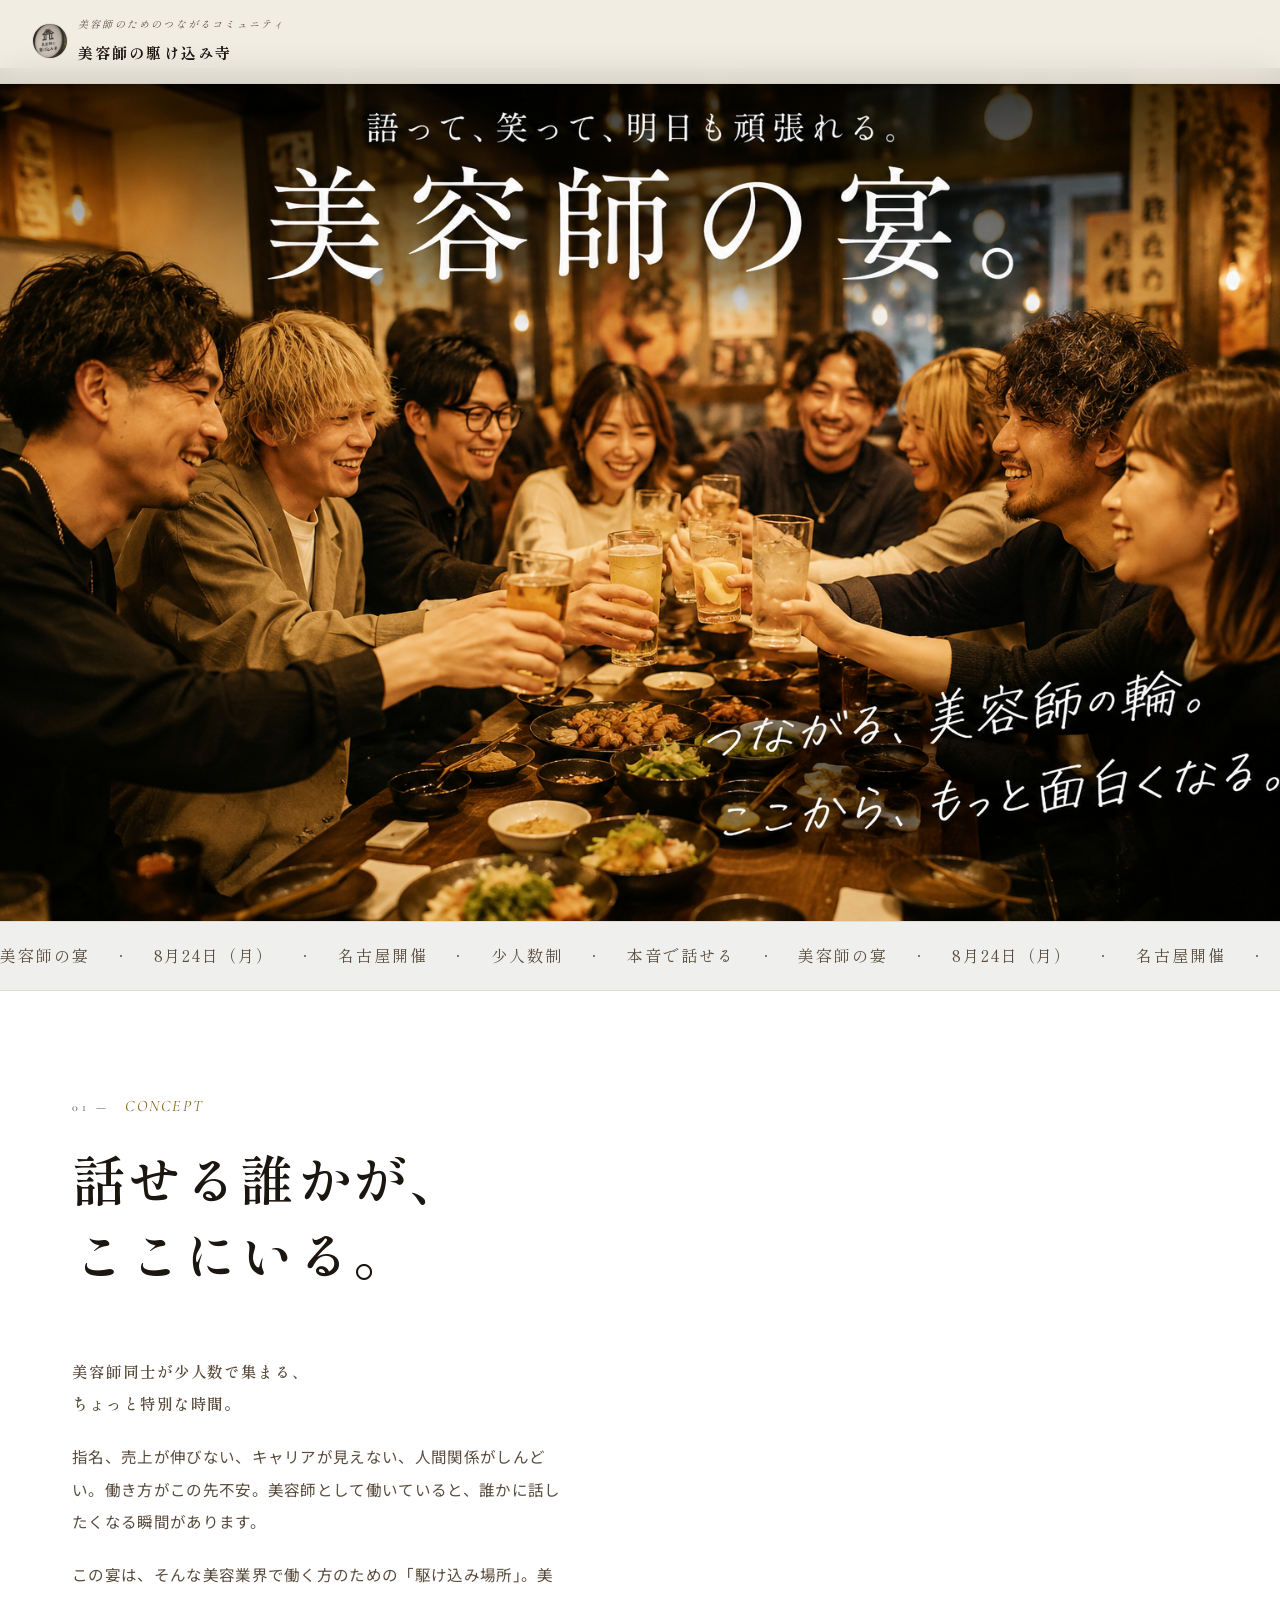
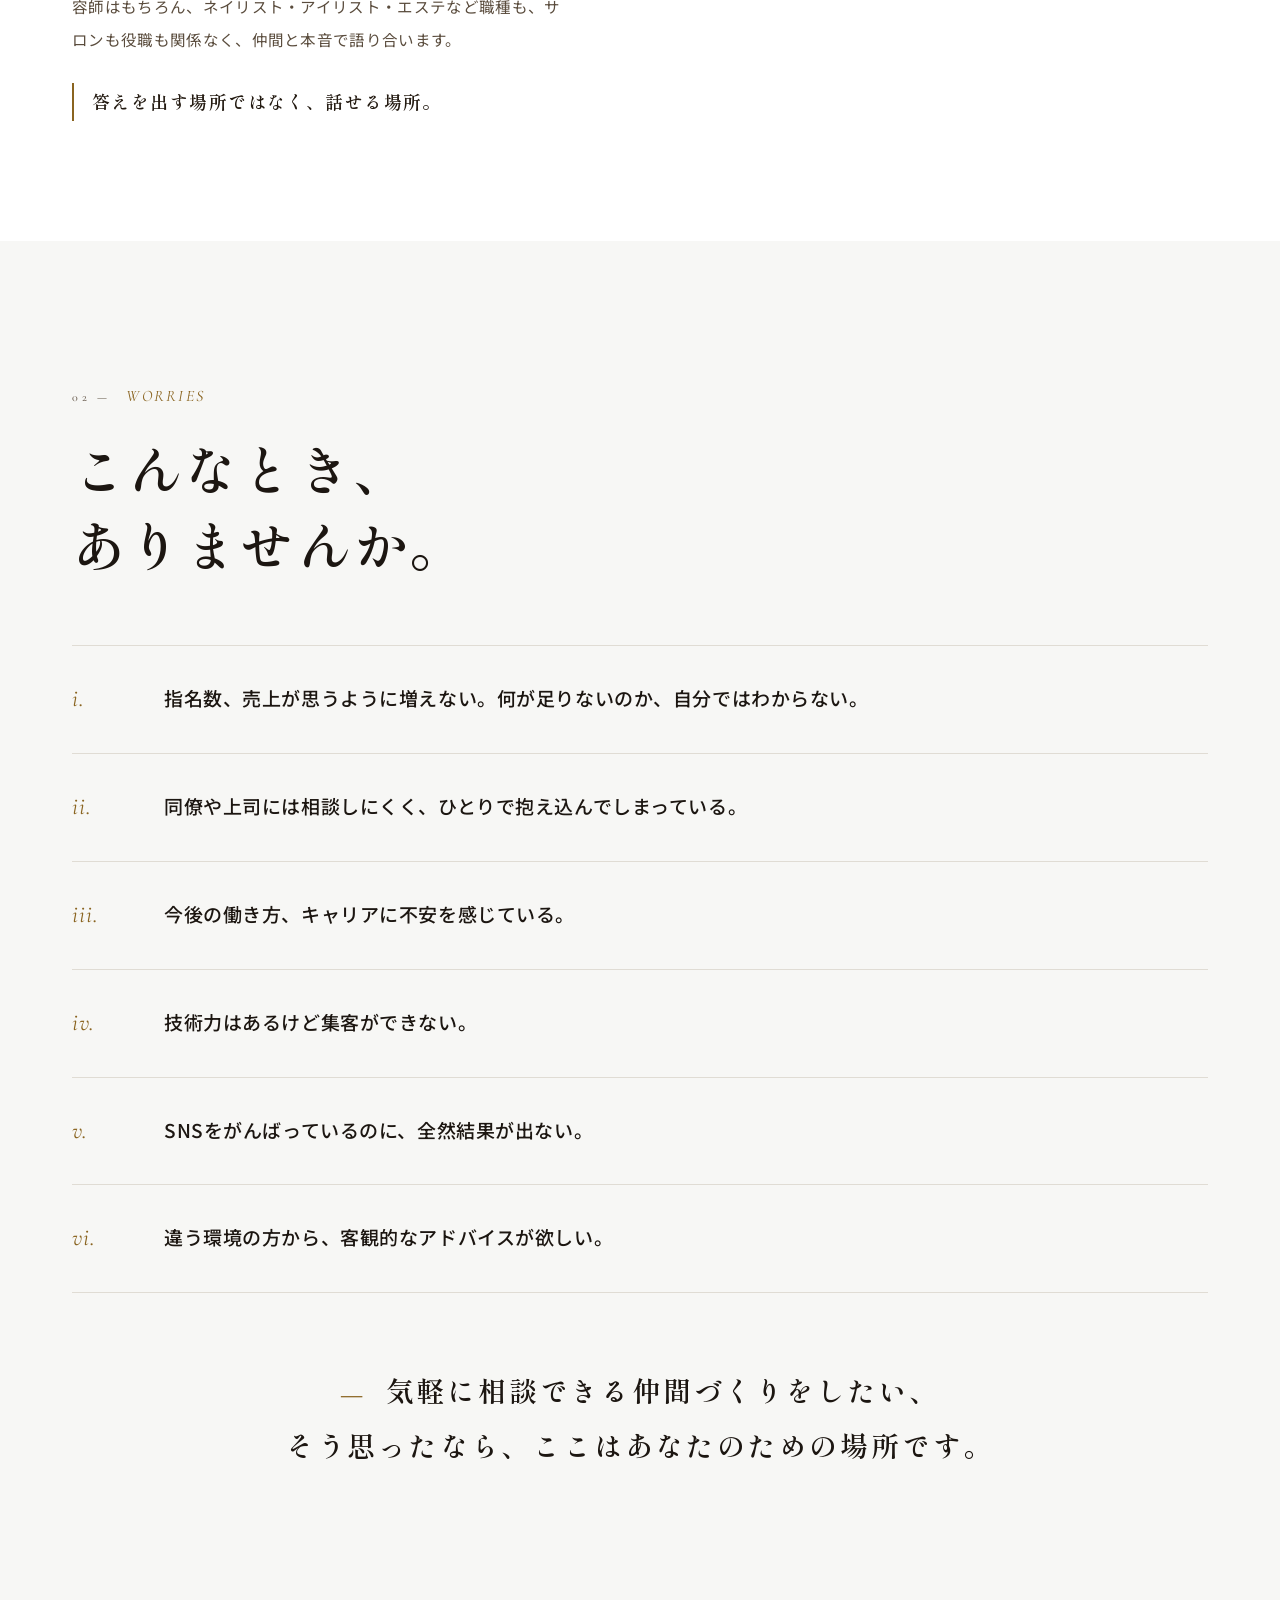
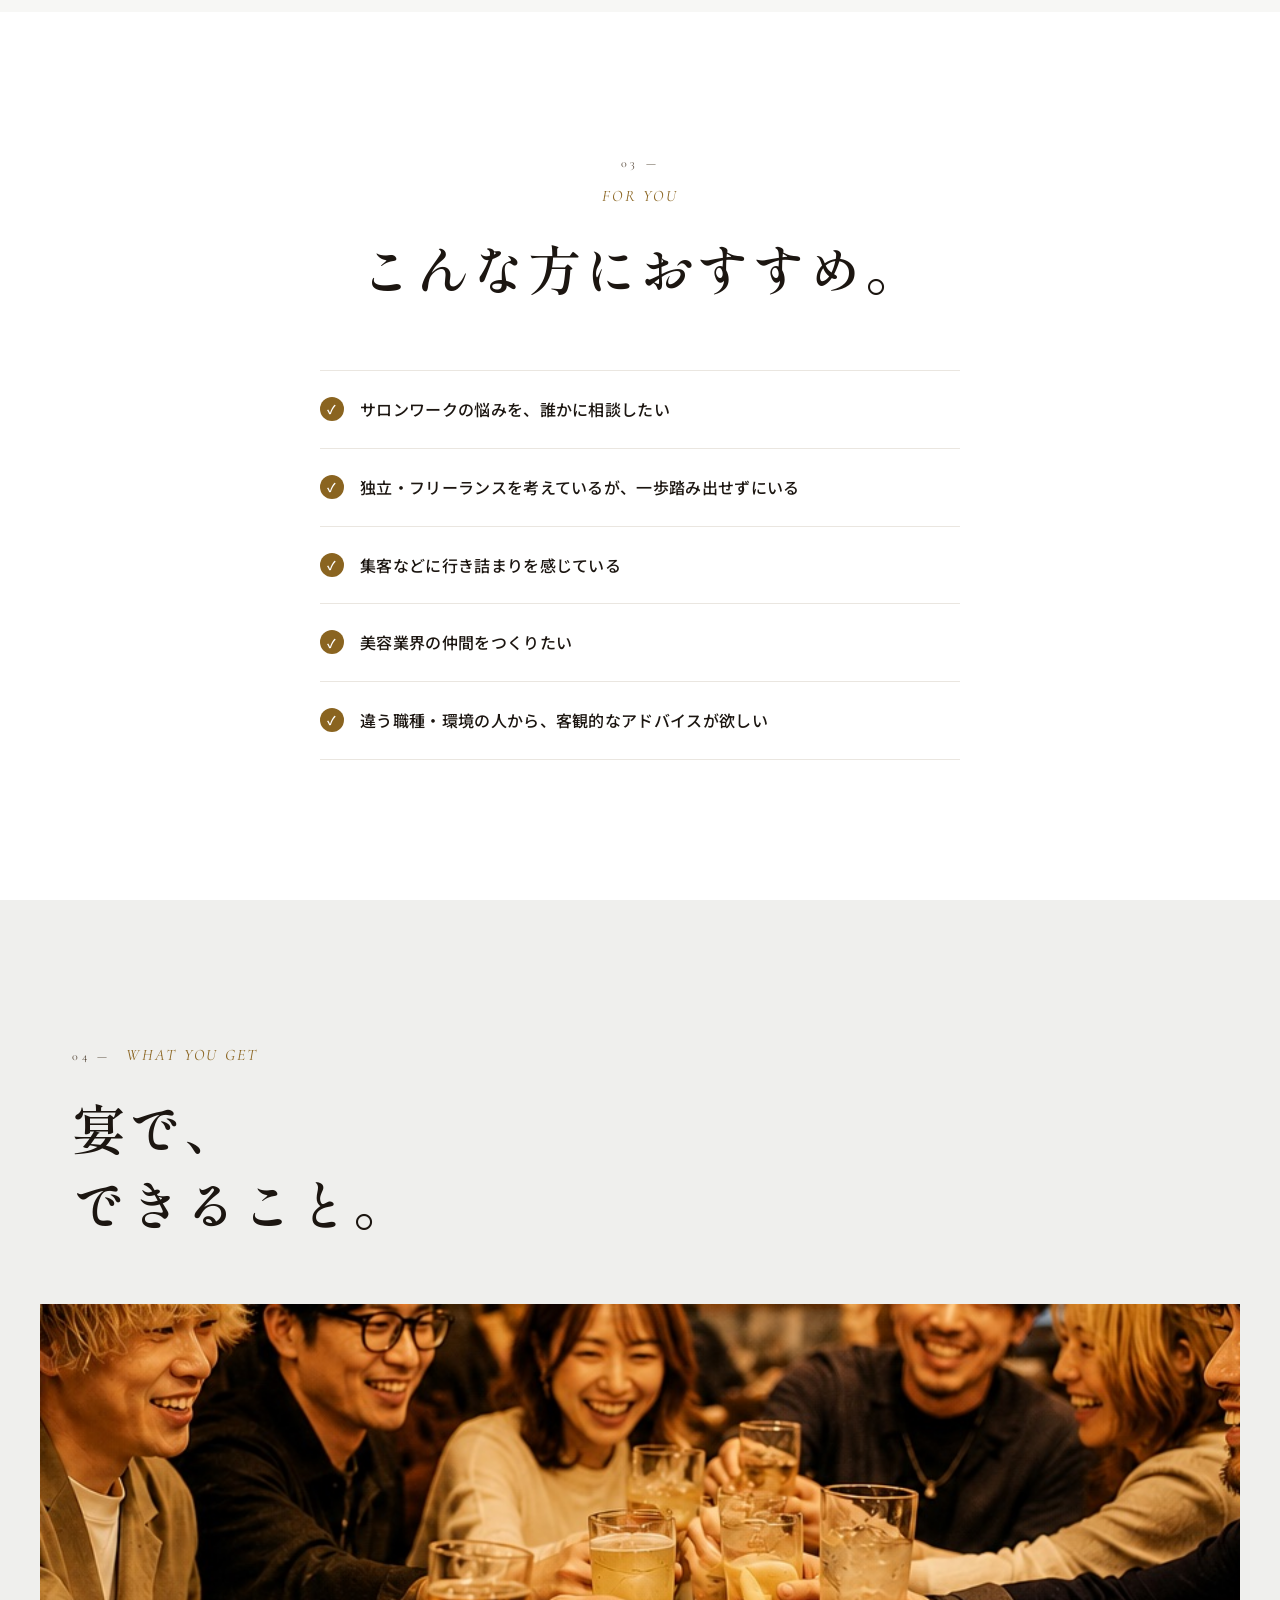
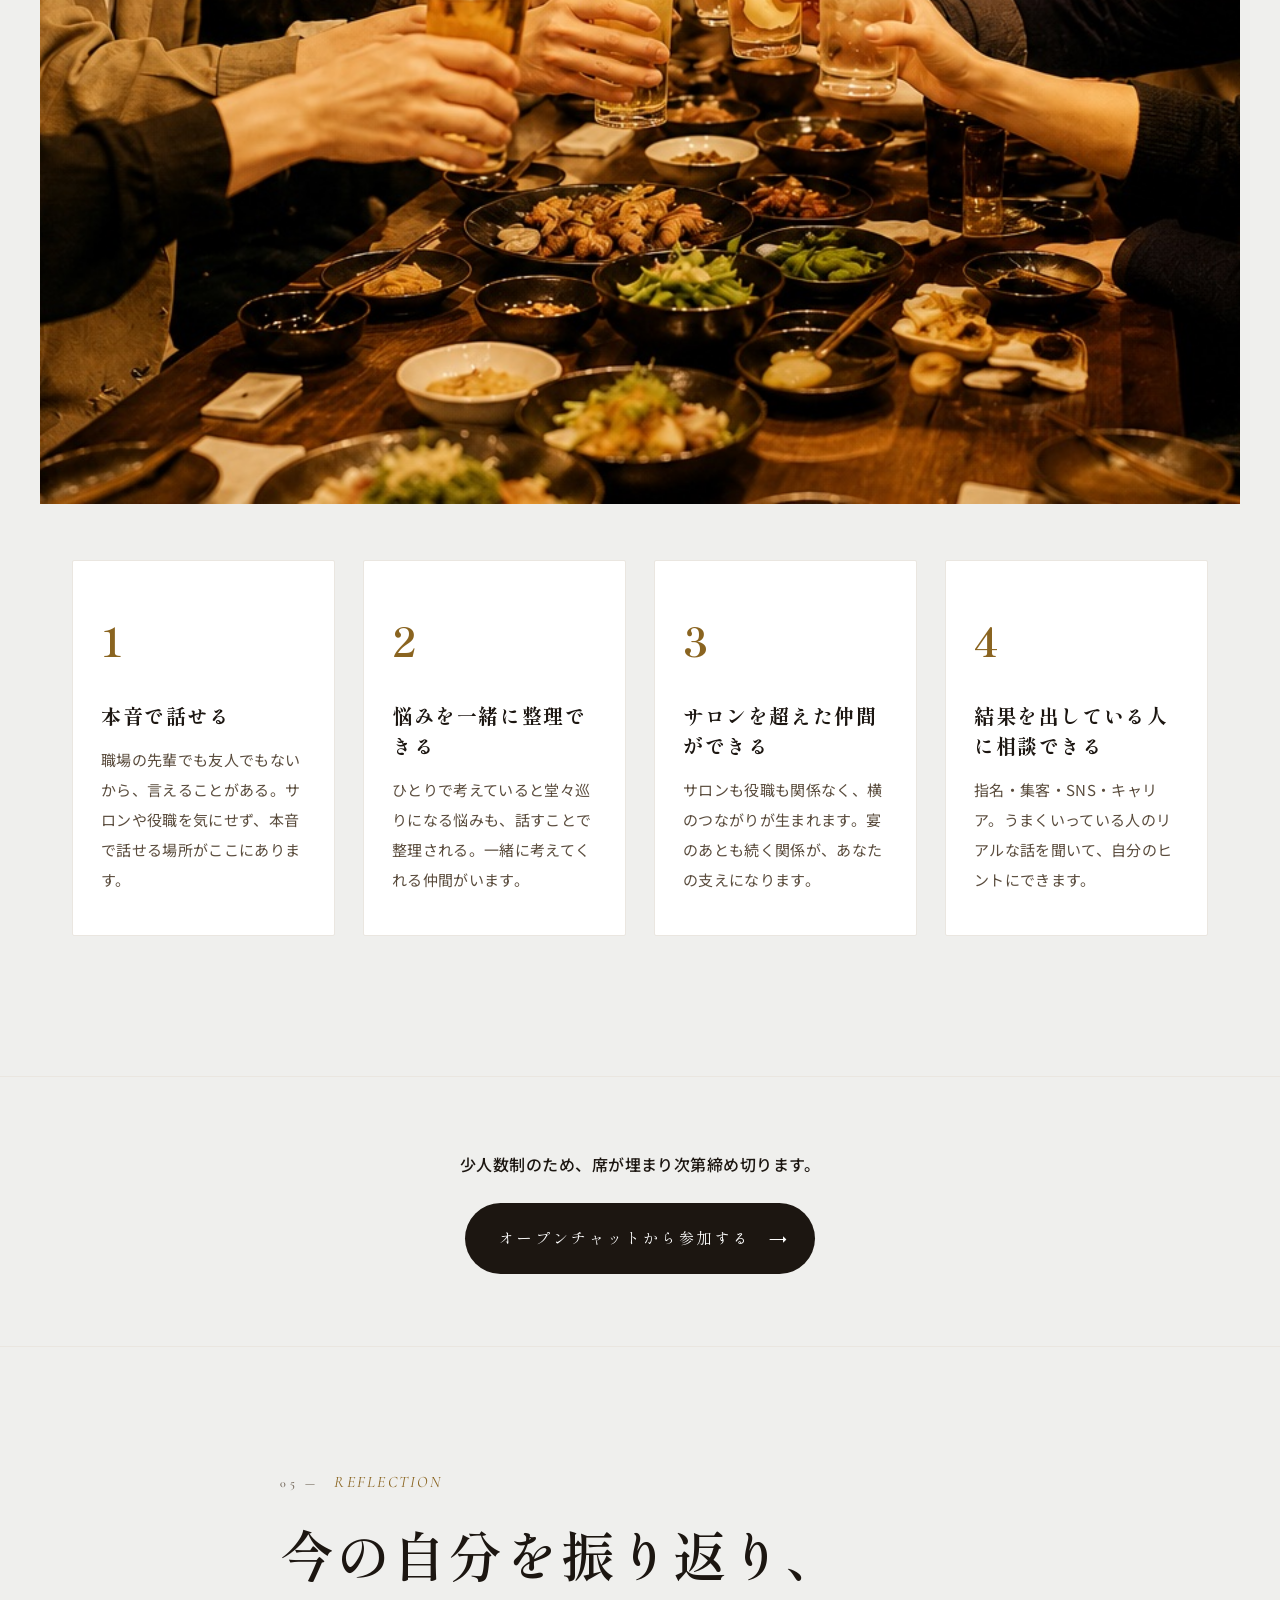
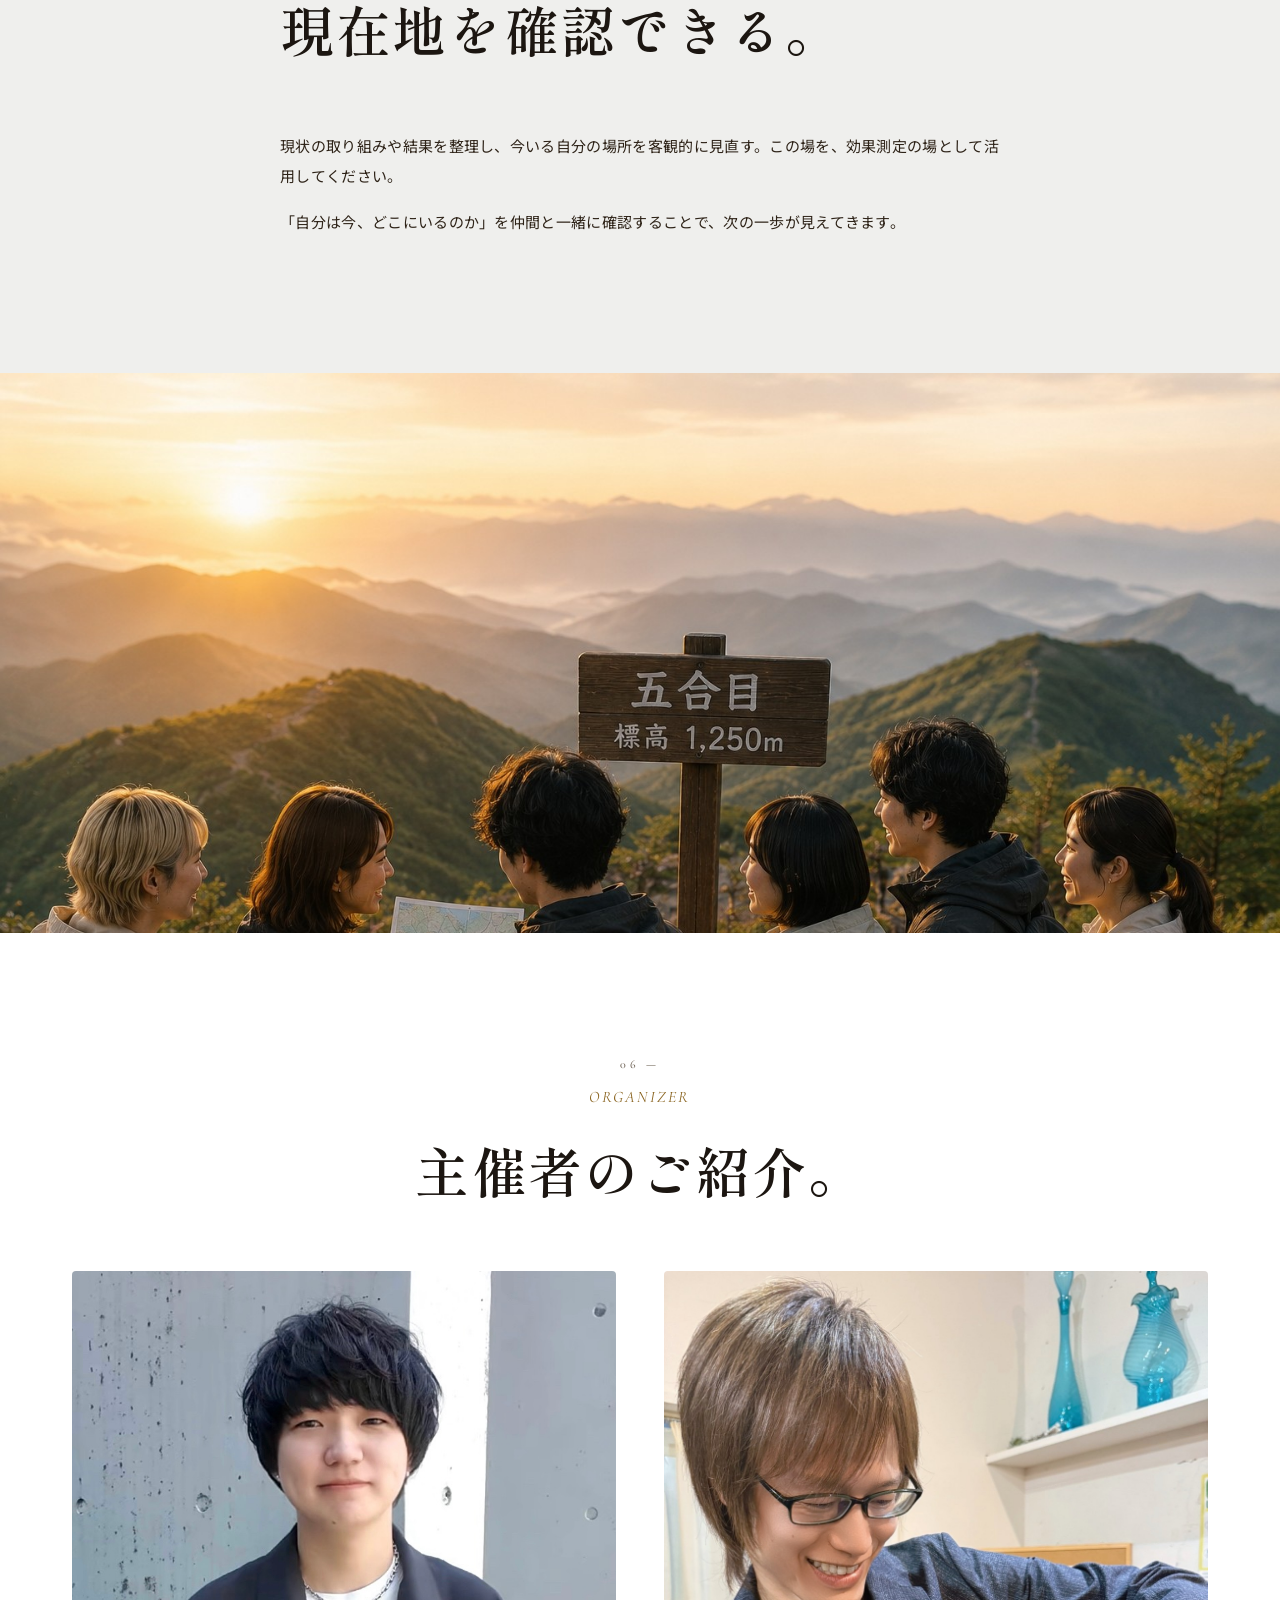
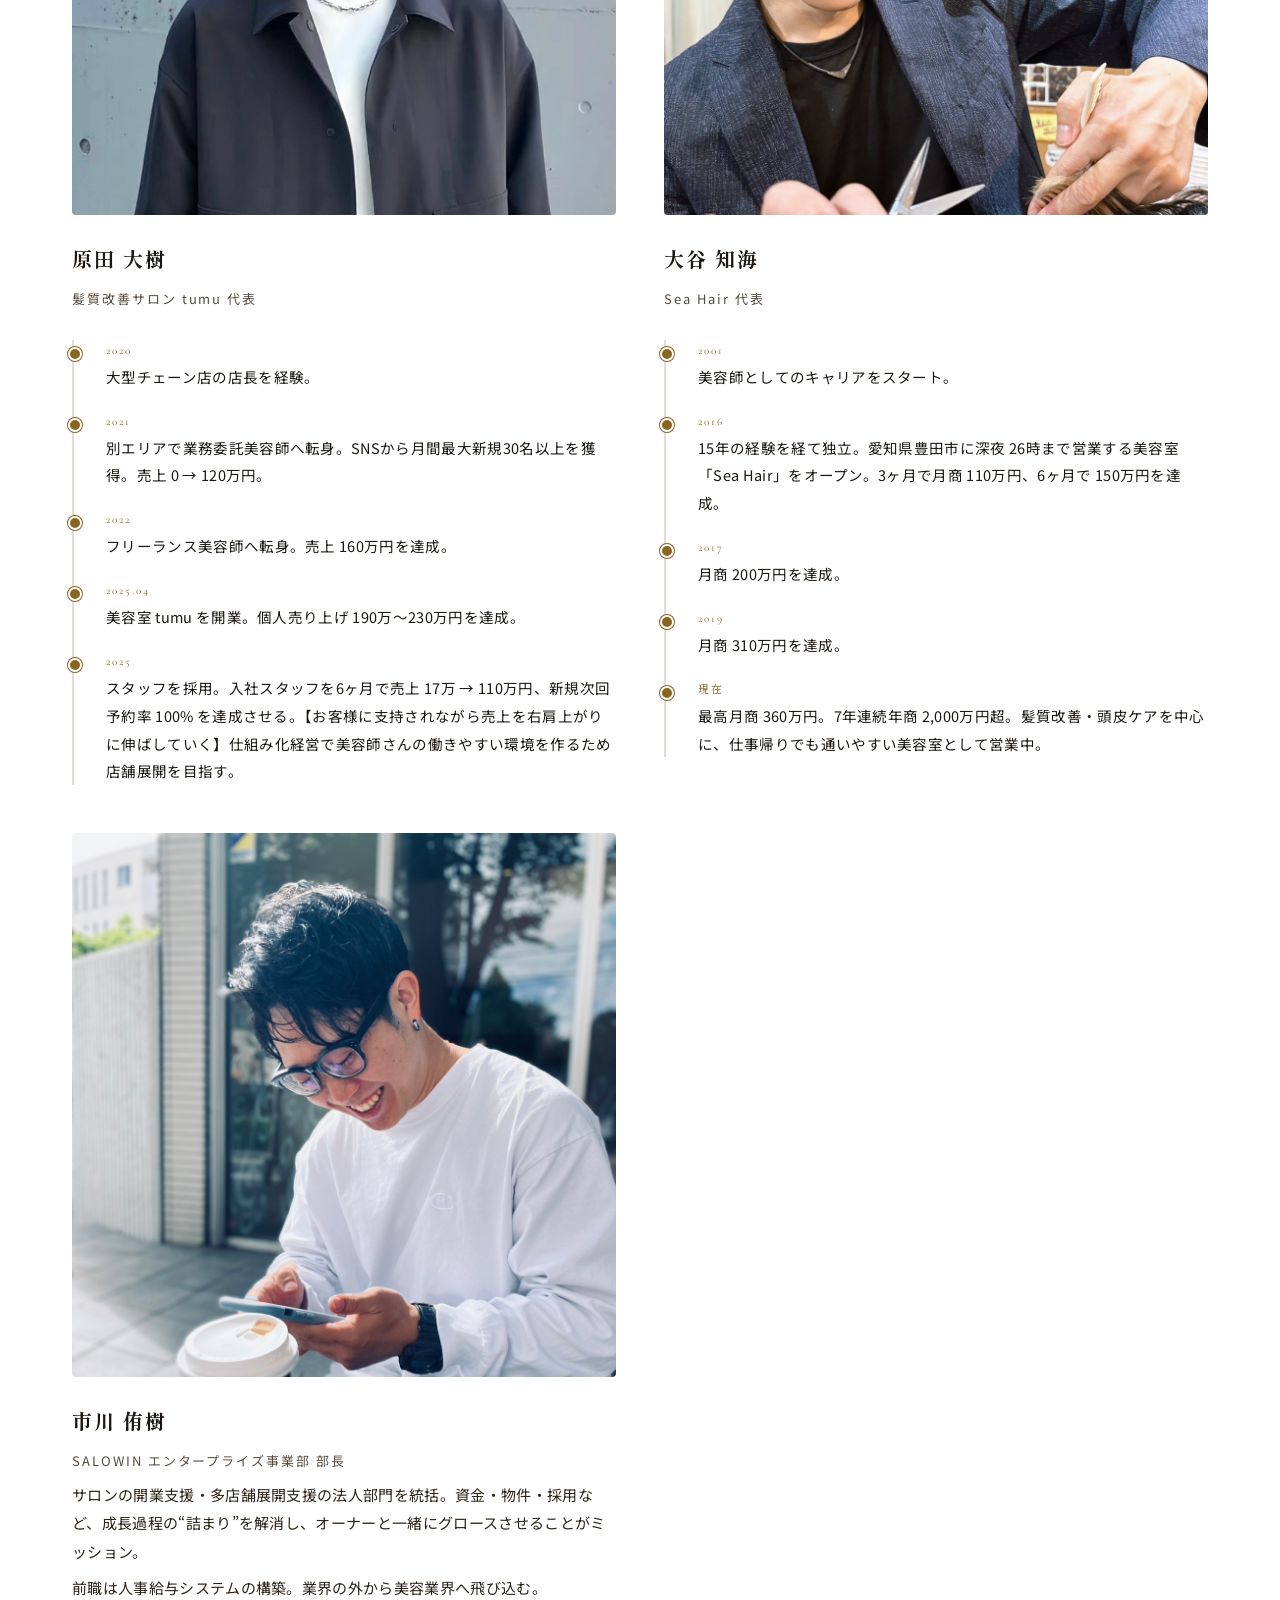
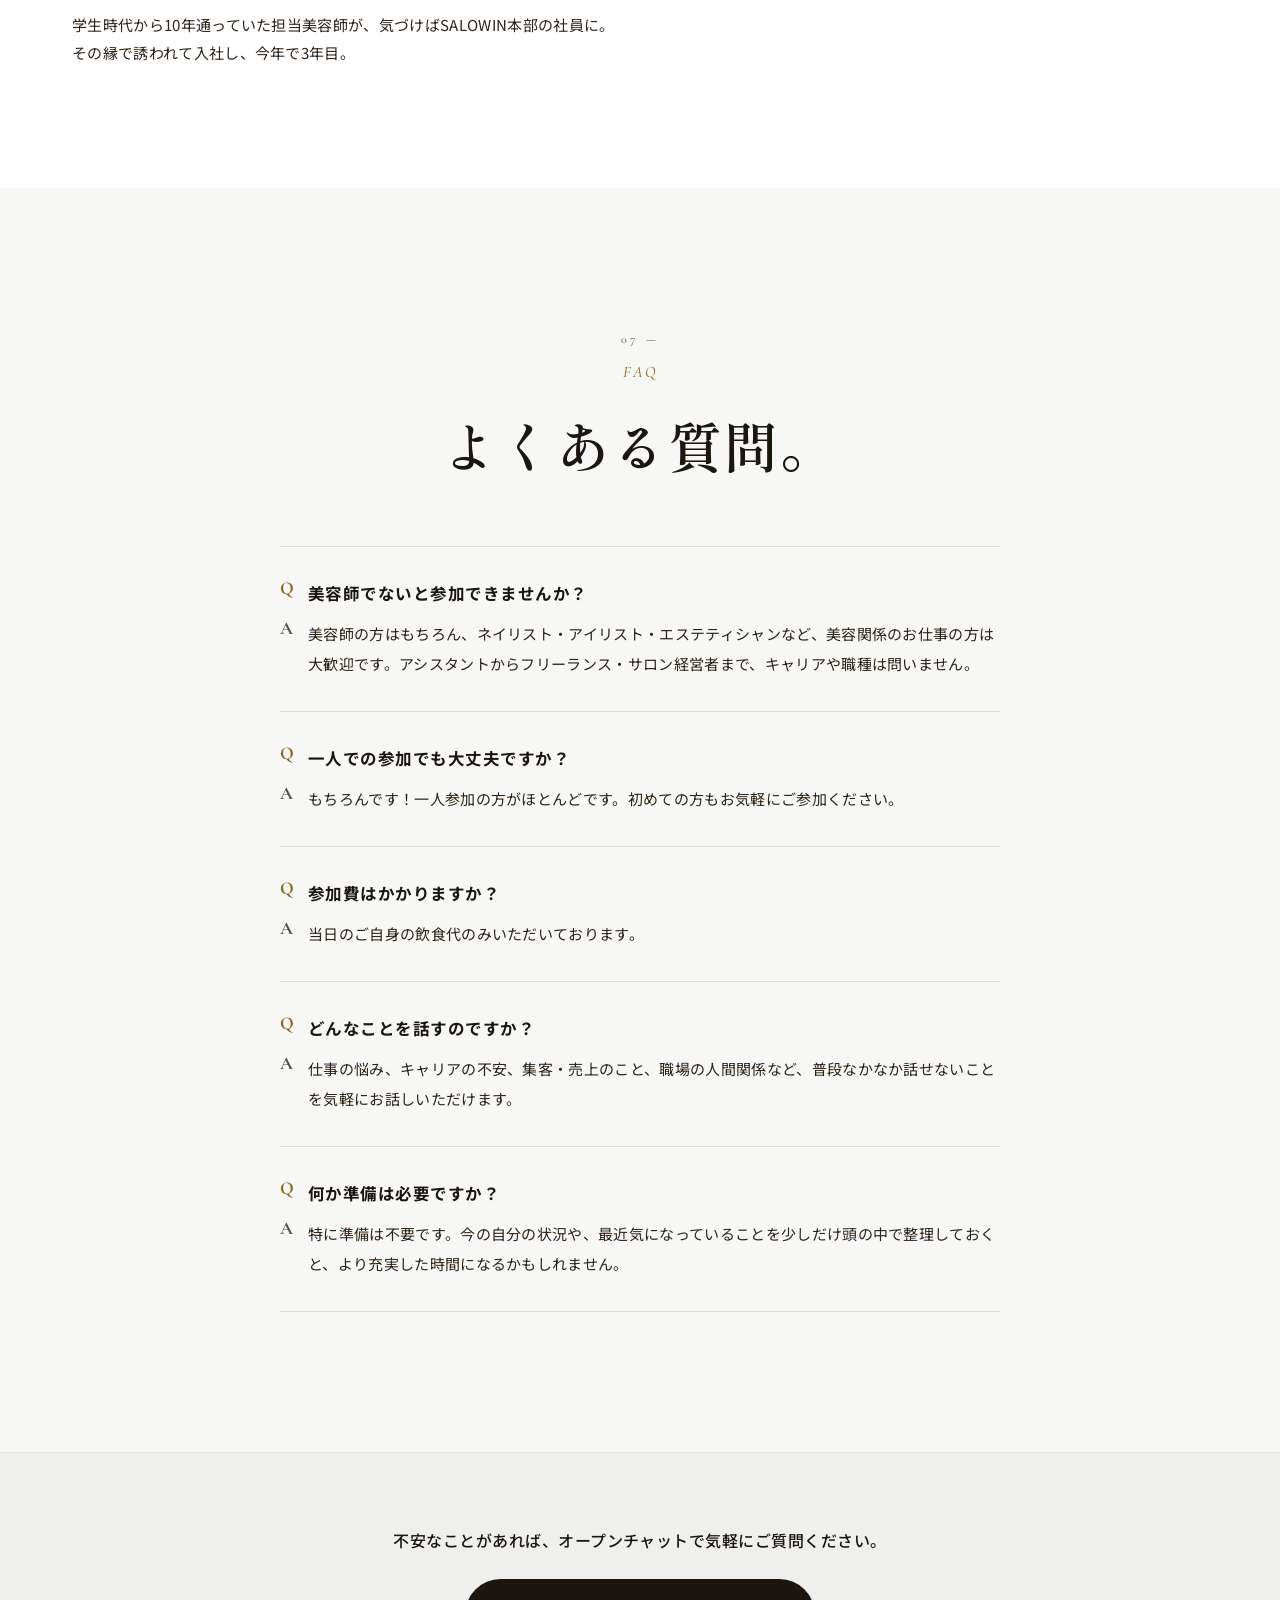
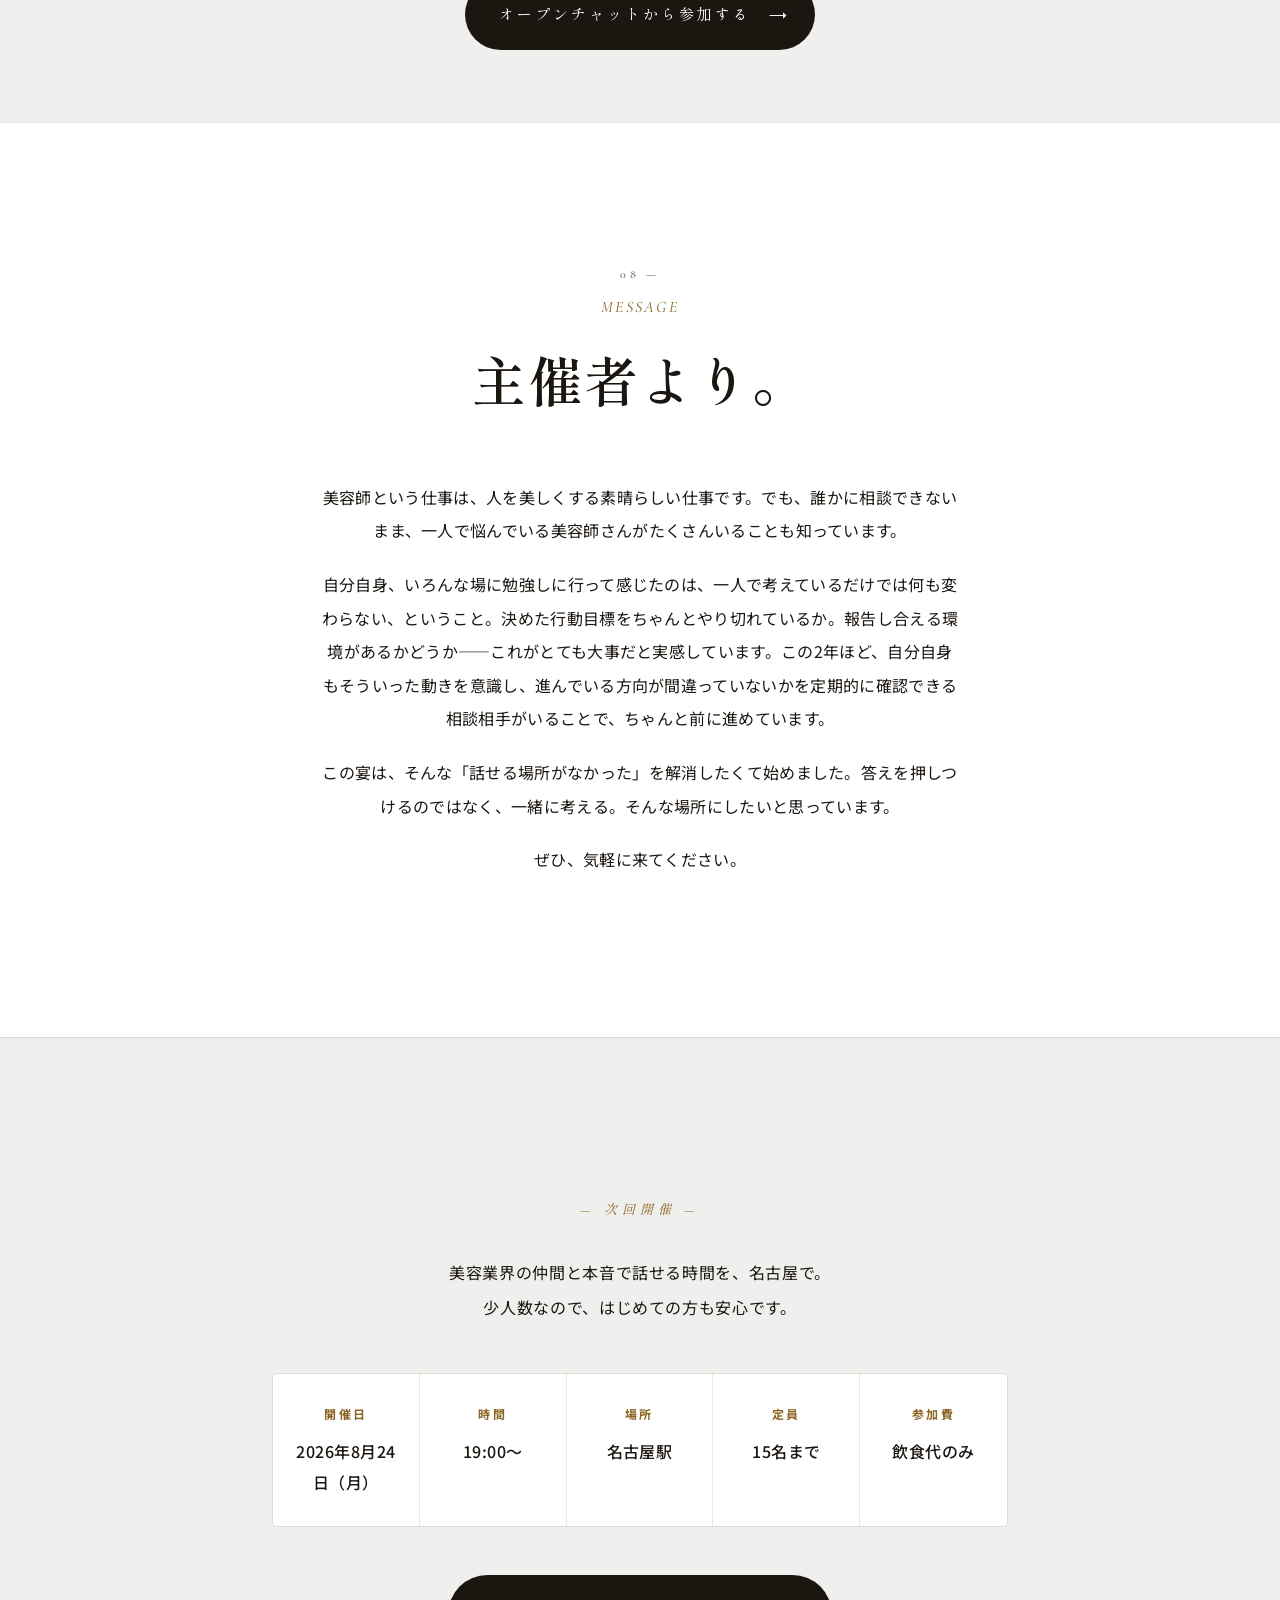
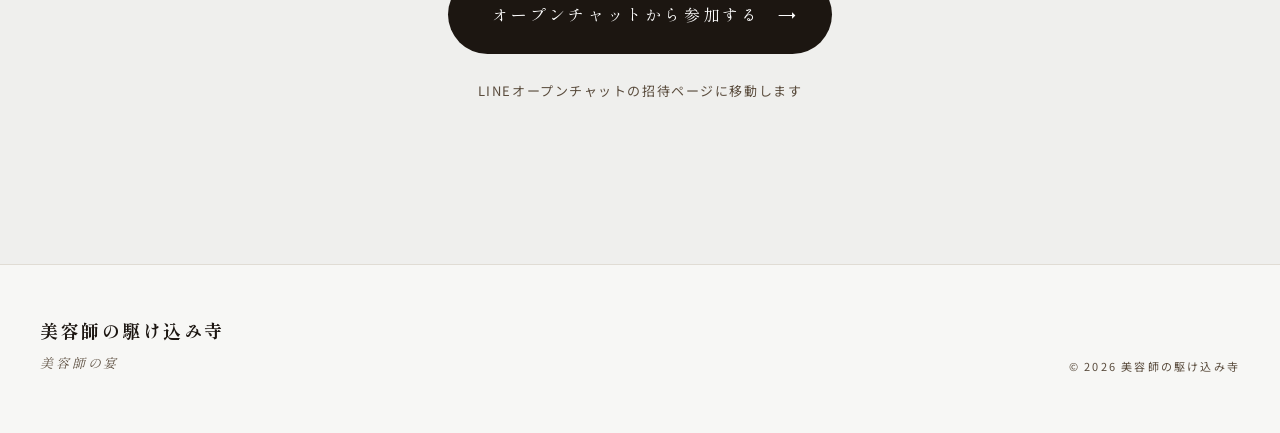
==== index.html @ 0665a620 "美容師の宴LP 初回公開 Co-Authored-By: Claude Fable 5 <noreply@anthropic.com>" ====
<!doctype html>
<html lang="ja">
<head>
  <meta charset="utf-8">
  <meta name="viewport" content="width=device-width,initial-scale=1">
  <meta name="format-detection" content="telephone=no">
  <title>美容師の宴 | 美容師の駆け込み寺</title>
  <meta name="description" content="美容師のための少人数の宴。8月24日（月）名古屋開催。本音で話せる、居場所。美容師の駆け込み寺。">
  <meta property="og:title" content="美容師の宴 | 美容師の駆け込み寺">
  <meta property="og:description" content="美容師のための少人数の宴。8月24日（月）名古屋開催。本音で話せる、居場所。">
  <meta property="og:type" content="website">
  <link rel="preconnect" href="https://fonts.googleapis.com">
  <link rel="preconnect" href="https://fonts.gstatic.com" crossorigin>
  <link href="https://fonts.googleapis.com/css2?family=Noto+Sans+JP:wght@300;400;500;700&family=Shippori+Mincho:wght@400;500;600;700;800&family=Cormorant+Garamond:ital,wght@0,300;0,400;0,500;1,300;1,400;1,500&display=swap" rel="stylesheet">
  <link rel="stylesheet" href="css/style.css">
</head>
<body>

<header class="nav">
  <a href="index.html" class="nav__logo">
    <img src="img/04.jpg" alt="美容師の駆け込み寺" class="nav__logo-img">
    <span class="nav__name"><em class="nav__presents">美容師のためのつながるコミュニティ</em>美容師の駆け込み寺</span>
  </a>
</header>

<main>

  <!-- Hero -->
  <section class="hero">
    <div class="hero__banner">
      <img src="img/hero.png" alt="美容師の宴 — 語って、笑って、明日も頑張れる。" loading="eager">
    </div>
  </section>

  <!-- Marquee -->
  <div class="marquee" aria-hidden="true">
    <div class="marquee__track">
      <span>美容師の宴</span><span>·</span>
      <span>8月24日（月）</span><span>·</span>
      <span>名古屋開催</span><span>·</span>
      <span>少人数制</span><span>·</span>
      <span>本音で話せる</span><span>·</span>
      <span>美容師の宴</span><span>·</span>
      <span>8月24日（月）</span><span>·</span>
      <span>名古屋開催</span><span>·</span>
      <span>少人数制</span><span>·</span>
      <span>本音で話せる</span><span>·</span>
    </div>
  </div>

  <!-- Concept -->
  <section class="concept">
    <div class="concept__grid">
      <div class="concept__text">
        <header class="sec-head">
          <span class="sec-head__num">01 —</span>
          <span class="sec-head__en"><em>Concept</em></span>
          <h2 class="sec-head__ja">話せる誰かが、<br>ここにいる。</h2>
        </header>
        <p class="concept__lead">
          美容師同士が少人数で集まる、<br>
          ちょっと特別な時間。
        </p>
        <p>指名、売上が伸びない、キャリアが見えない、人間関係がしんどい。働き方がこの先不安。美容師として働いていると、誰かに話したくなる瞬間があります。</p>
        <p>この宴は、そんな美容業界で働く方のための「駆け込み場所」。美容師はもちろん、ネイリスト・アイリスト・エステなど職種も、サロンも役職も関係なく、仲間と本音で語り合います。</p>
        <p class="concept__quote">答えを出す場所ではなく、話せる場所。</p>
      </div>
    </div>
  </section>

  <!-- Pain -->
  <section class="pain">
    <div class="container">
      <header class="sec-head">
        <span class="sec-head__num">02 —</span>
        <span class="sec-head__en"><em>Worries</em></span>
        <h2 class="sec-head__ja">こんなとき、<br>ありませんか。</h2>
      </header>
      <ol class="pain__list">
        <li>
          <span class="pain__no">i.</span>
          <p>指名数、売上が思うように増えない。何が足りないのか、自分ではわからない。</p>
        </li>
        <li>
          <span class="pain__no">ii.</span>
          <p>同僚や上司には相談しにくく、ひとりで抱え込んでしまっている。</p>
        </li>
        <li>
          <span class="pain__no">iii.</span>
          <p>今後の働き方、キャリアに不安を感じている。</p>
        </li>
        <li>
          <span class="pain__no">iv.</span>
          <p>技術力はあるけど集客ができない。</p>
        </li>
        <li>
          <span class="pain__no">v.</span>
          <p>SNSをがんばっているのに、全然結果が出ない。</p>
        </li>
        <li>
          <span class="pain__no">vi.</span>
          <p>違う環境の方から、客観的なアドバイスが欲しい。</p>
        </li>
      </ol>
      <p class="pain__pull">
        <em>—</em> 気軽に相談できる仲間づくりをしたい、<br>
        そう思ったなら、ここはあなたのための場所です。
      </p>
    </div>
  </section>

  <!-- For You -->
  <section class="foryou">
    <div class="container">
      <header class="sec-head sec-head--center">
        <span class="sec-head__num">03 —</span>
        <span class="sec-head__en"><em>For You</em></span>
        <h2 class="sec-head__ja">こんな方におすすめ。</h2>
      </header>
      <ul class="foryou__list">
        <li class="foryou__item">
          <span class="foryou__icon">✓</span>
          <p>サロンワークの悩みを、誰かに相談したい</p>
        </li>
        <li class="foryou__item">
          <span class="foryou__icon">✓</span>
          <p>独立・フリーランスを考えているが、一歩踏み出せずにいる</p>
        </li>
        <li class="foryou__item">
          <span class="foryou__icon">✓</span>
          <p>集客などに行き詰まりを感じている</p>
        </li>
        <li class="foryou__item">
          <span class="foryou__icon">✓</span>
          <p>美容業界の仲間をつくりたい</p>
        </li>
        <li class="foryou__item">
          <span class="foryou__icon">✓</span>
          <p>違う職種・環境の人から、客観的なアドバイスが欲しい</p>
        </li>
      </ul>
    </div>
  </section>

  <!-- Benefits -->
  <section class="benefits">
    <div class="container">
      <header class="sec-head">
        <span class="sec-head__num">04 —</span>
        <span class="sec-head__en"><em>What you get</em></span>
        <h2 class="sec-head__ja">宴で、<br>できること。</h2>
      </header>
      <figure class="benefits__photo">
        <img src="img/utage-group.jpg" alt="宴の様子" loading="lazy">
      </figure>
      <div class="benefits__grid">
        <article class="benefits__item">
          <span class="benefits__icon">1</span>
          <h3>本音で話せる</h3>
          <p>職場の先輩でも友人でもないから、言えることがある。サロンや役職を気にせず、本音で話せる場所がここにあります。</p>
        </article>
        <article class="benefits__item">
          <span class="benefits__icon">2</span>
          <h3>悩みを一緒に整理できる</h3>
          <p>ひとりで考えていると堂々巡りになる悩みも、話すことで整理される。一緒に考えてくれる仲間がいます。</p>
        </article>
        <article class="benefits__item">
          <span class="benefits__icon">3</span>
          <h3>サロンを超えた仲間ができる</h3>
          <p>サロンも役職も関係なく、横のつながりが生まれます。宴のあとも続く関係が、あなたの支えになります。</p>
        </article>
        <article class="benefits__item">
          <span class="benefits__icon">4</span>
          <h3>結果を出している人に相談できる</h3>
          <p>指名・集客・SNS・キャリア。うまくいっている人のリアルな話を聞いて、自分のヒントにできます。</p>
        </article>
      </div>
    </div>
  </section>

  <!-- CTA -->
  <div class="cta-strip">
    <p class="cta-strip__text">少人数制のため、席が埋まり次第締め切ります。</p>
    <a href="https://line.me/ti/g2/-C1zVDEIVcgWFdCdIaiome1jVZ52mJQn8kMwEA?utm_source=invitation&utm_medium=link_copy&utm_campaign=default" target="_blank" rel="noopener" class="btn">
      <span>オープンチャットから参加する</span>
      <span class="btn__arrow">→</span>
    </a>
  </div>

  <!-- Reflection -->
  <section class="reflection">
    <div class="container">
      <div class="reflection__inner">
        <div class="reflection__text">
          <header class="sec-head">
            <span class="sec-head__num">05 —</span>
            <span class="sec-head__en"><em>Reflection</em></span>
            <h2 class="sec-head__ja">今の自分を振り返り、<br>現在地を確認できる。</h2>
          </header>
          <p>現状の取り組みや結果を整理し、今いる自分の場所を客観的に見直す。この場を、効果測定の場として活用してください。</p>
          <p>「自分は今、どこにいるのか」を仲間と一緒に確認することで、次の一歩が見えてきます。</p>
        </div>
      </div>
    </div>
  </section>

  <!-- Reflection Image -->
  <div class="reflection__img">
    <img src="img/05.jpg" alt="" loading="lazy">
  </div>

  <!-- Organizer -->
  <section class="organizer">
    <div class="container">
      <header class="sec-head sec-head--center">
        <span class="sec-head__num">06 —</span>
        <span class="sec-head__en"><em>Organizer</em></span>
        <h2 class="sec-head__ja">主催者のご紹介。</h2>
      </header>
      <div class="organizer__grid">
        <div class="organizer__item">
          <div class="organizer__photo">
            <img src="img/organizer1.jpg" alt="" loading="lazy">
          </div>
          <div class="organizer__info">
            <p class="organizer__name">原田 大樹</p>
            <p class="organizer__role">髪質改善サロン tumu 代表</p>
            <ul class="organizer__timeline">
              <li>
                <span class="organizer__timeline-year">2020</span>
                <p>大型チェーン店の店長を経験。</p>
              </li>
              <li>
                <span class="organizer__timeline-year">2021</span>
                <p>別エリアで業務委託美容師へ転身。SNSから月間最大新規30名以上を獲得。売上 0 → 120万円。</p>
              </li>
              <li>
                <span class="organizer__timeline-year">2022</span>
                <p>フリーランス美容師へ転身。売上 160万円を達成。</p>
              </li>
              <li>
                <span class="organizer__timeline-year">2025.04</span>
                <p>美容室 tumu を開業。個人売り上げ 190万〜230万円を達成。</p>
              </li>
              <li>
                <span class="organizer__timeline-year">2025</span>
                <p>スタッフを採用。入社スタッフを6ヶ月で売上 17万 → 110万円、新規次回予約率 100% を達成させる。【お客様に支持されながら売上を右肩上がりに伸ばしていく】仕組み化経営で美容師さんの働きやすい環境を作るため店舗展開を目指す。</p>
              </li>
            </ul>
          </div>
        </div>
        <div class="organizer__item">
          <div class="organizer__photo">
            <img src="img/organizer2.jpg" alt="" loading="lazy">
          </div>
          <div class="organizer__info">
            <p class="organizer__name">大谷 知海</p>
            <p class="organizer__role">Sea Hair 代表</p>
            <ul class="organizer__timeline">
              <li>
                <span class="organizer__timeline-year">2001</span>
                <p>美容師としてのキャリアをスタート。</p>
              </li>
              <li>
                <span class="organizer__timeline-year">2016</span>
                <p>15年の経験を経て独立。愛知県豊田市に深夜 26時まで営業する美容室「Sea Hair」をオープン。3ヶ月で月商 110万円、6ヶ月で 150万円を達成。</p>
              </li>
              <li>
                <span class="organizer__timeline-year">2017</span>
                <p>月商 200万円を達成。</p>
              </li>
              <li>
                <span class="organizer__timeline-year">2019</span>
                <p>月商 310万円を達成。</p>
              </li>
              <li>
                <span class="organizer__timeline-year">現在</span>
                <p>最高月商 360万円。7年連続年商 2,000万円超。髪質改善・頭皮ケアを中心に、仕事帰りでも通いやすい美容室として営業中。</p>
              </li>
            </ul>
          </div>
        </div>
        <div class="organizer__item">
          <div class="organizer__photo">
            <img src="img/organizer3.jpg" alt="市川 侑樹" loading="lazy">
          </div>
          <div class="organizer__info">
            <p class="organizer__name">市川 侑樹</p>
            <p class="organizer__role">SALOWIN エンタープライズ事業部 部長</p>
            <p class="organizer__bio">サロンの開業支援・多店舗展開支援の法人部門を統括。資金・物件・採用など、成長過程の“詰まり”を解消し、オーナーと一緒にグロースさせることがミッション。</p>
            <p class="organizer__bio">前職は人事給与システムの構築。業界の外から美容業界へ飛び込む。</p>
            <p class="organizer__bio">学生時代から10年通っていた担当美容師が、気づけばSALOWIN本部の社員に。その縁で誘われて入社し、今年で3年目。</p>
          </div>
        </div>
      </div>
    </div>
  </section>

  <!-- FAQ -->
  <section class="faq">
    <div class="container">
      <header class="sec-head sec-head--center">
        <span class="sec-head__num">07 —</span>
        <span class="sec-head__en"><em>FAQ</em></span>
        <h2 class="sec-head__ja">よくある質問。</h2>
      </header>
      <dl class="faq__list">
        <div class="faq__item">
          <dt class="faq__q">美容師でないと参加できませんか？</dt>
          <dd class="faq__a">美容師の方はもちろん、ネイリスト・アイリスト・エステティシャンなど、美容関係のお仕事の方は大歓迎です。アシスタントからフリーランス・サロン経営者まで、キャリアや職種は問いません。</dd>
        </div>
        <div class="faq__item">
          <dt class="faq__q">一人での参加でも大丈夫ですか？</dt>
          <dd class="faq__a">もちろんです！一人参加の方がほとんどです。初めての方もお気軽にご参加ください。</dd>
        </div>
        <div class="faq__item">
          <dt class="faq__q">参加費はかかりますか？</dt>
          <dd class="faq__a">当日のご自身の飲食代のみいただいております。</dd>
        </div>
        <div class="faq__item">
          <dt class="faq__q">どんなことを話すのですか？</dt>
          <dd class="faq__a">仕事の悩み、キャリアの不安、集客・売上のこと、職場の人間関係など、普段なかなか話せないことを気軽にお話しいただけます。</dd>
        </div>
        <div class="faq__item">
          <dt class="faq__q">何か準備は必要ですか？</dt>
          <dd class="faq__a">特に準備は不要です。今の自分の状況や、最近気になっていることを少しだけ頭の中で整理しておくと、より充実した時間になるかもしれません。</dd>
        </div>
      </dl>
    </div>
  </section>

  <!-- CTA -->
  <div class="cta-strip">
    <p class="cta-strip__text">不安なことがあれば、オープンチャットで気軽にご質問ください。</p>
    <a href="https://line.me/ti/g2/-C1zVDEIVcgWFdCdIaiome1jVZ52mJQn8kMwEA?utm_source=invitation&utm_medium=link_copy&utm_campaign=default" target="_blank" rel="noopener" class="btn">
      <span>オープンチャットから参加する</span>
      <span class="btn__arrow">→</span>
    </a>
  </div>

  <!-- Message -->
  <section class="msg">
    <div class="container">
      <header class="sec-head sec-head--center">
        <span class="sec-head__num">08 —</span>
        <span class="sec-head__en"><em>Message</em></span>
        <h2 class="sec-head__ja">主催者より。</h2>
      </header>
      <div class="msg__inner">
        <p class="msg__text">美容師という仕事は、人を美しくする素晴らしい仕事です。でも、誰かに相談できないまま、一人で悩んでいる美容師さんがたくさんいることも知っています。</p>
        <p class="msg__text">自分自身、いろんな場に勉強しに行って感じたのは、一人で考えているだけでは何も変わらない、ということ。決めた行動目標をちゃんとやり切れているか。報告し合える環境があるかどうか——これがとても大事だと実感しています。この2年ほど、自分自身もそういった動きを意識し、進んでいる方向が間違っていないかを定期的に確認できる相談相手がいることで、ちゃんと前に進めています。</p>
        <p class="msg__text">この宴は、そんな「話せる場所がなかった」を解消したくて始めました。答えを押しつけるのではなく、一緒に考える。そんな場所にしたいと思っています。</p>
        <p class="msg__text">ぜひ、気軽に来てください。</p>
      </div>
    </div>
  </section>

  <!-- Join -->
  <section class="join" id="join">
    <div class="container join__inner">
      <p class="join__eyebrow"><em>— 次回開催 —</em></p>
      <p class="join__lead">
        美容業界の仲間と本音で話せる時間を、名古屋で。<br>
        少人数なので、はじめての方も安心です。
      </p>
      <div class="join__meta">
        <div><span>開催日</span><p>2026年8月24日（月）</p></div>
        <div><span>時間</span><p>19:00〜</p></div>
        <div><span>場所</span><p>名古屋駅</p></div>
        <div><span>定員</span><p>15名まで</p></div>
        <div><span>参加費</span><p>飲食代のみ</p></div>
      </div>
      <a href="https://line.me/ti/g2/-C1zVDEIVcgWFdCdIaiome1jVZ52mJQn8kMwEA?utm_source=invitation&utm_medium=link_copy&utm_campaign=default" target="_blank" rel="noopener" class="btn btn--lg">
        <span>オープンチャットから参加する</span>
        <span class="btn__arrow">→</span>
      </a>
      <p class="join__note">LINEオープンチャットの招待ページに移動します</p>
    </div>
  </section>

</main>

<footer class="footer">
  <div class="footer__inner">
    <div class="footer__brand">
      <p class="footer__name">美容師の駆け込み寺</p>
      <p class="footer__sub">美容師の宴</p>
    </div>
    <p class="footer__copy">© 2026 美容師の駆け込み寺</p>
  </div>
</footer>

<script>
  // ── Scroll reveal ──
  const io = new IntersectionObserver((entries) => {
    for (const e of entries) {
      if (e.isIntersecting) {
        e.target.classList.add('is-in');
        io.unobserve(e.target);
      }
    }
  }, { threshold: 0.06, rootMargin: '0px 0px -32px 0px' });

  document.querySelectorAll(
    '.sec-head, .pain__list li, .pain__pull, .benefits__item, ' +
    '.concept__text, .scene__text, .voice__item, .join__inner'
  ).forEach(el => { el.classList.add('reveal'); io.observe(el); });

  // ── Anim (fade+slide) ──
  const io2 = new IntersectionObserver((entries) => {
    for (const e of entries) {
      if (e.isIntersecting) {
        e.target.classList.add('is-visible');
        io2.unobserve(e.target);
      }
    }
  }, { threshold: 0.08, rootMargin: '0px 0px -24px 0px' });

  // concept photo
  const conceptPhoto = document.querySelector('.concept__photo');
  if (conceptPhoto) { conceptPhoto.classList.add('anim','anim--left'); io2.observe(conceptPhoto); }

  // foryou items (stagger)
  document.querySelectorAll('.foryou__item').forEach((el, i) => {
    el.classList.add('anim', `anim--d${Math.min(i+1,6)}`);
    io2.observe(el);
  });

  // benefits photo
  const bPhoto = document.querySelector('.benefits__photo');
  if (bPhoto) { bPhoto.classList.add('anim'); io2.observe(bPhoto); }

  // scene photo
  const scenePhoto = document.querySelector('.scene__photo');
  if (scenePhoto) { scenePhoto.classList.add('anim','anim--right'); io2.observe(scenePhoto); }

  // organizer
  document.querySelectorAll('.organizer').forEach((el, i) => {
    el.classList.add('anim', i === 0 ? 'anim--left' : 'anim--right');
    io2.observe(el);
  });

  // hero content fade-in on load
  const heroContent = document.querySelector('.hero__content');
  if (heroContent) {
    heroContent.style.opacity = '0';
    heroContent.style.transform = 'translateY(20px)';
    heroContent.style.transition = 'opacity 1s 0.3s cubic-bezier(0.16,1,0.3,1), transform 1s 0.3s cubic-bezier(0.16,1,0.3,1)';
    requestAnimationFrame(() => requestAnimationFrame(() => {
      heroContent.style.opacity = '1';
      heroContent.style.transform = 'translateY(0)';
    }));
  }
</script>

</body>
</html>
---- css/style.css ----
:root {
  --bg: #f7f7f5;
  --bg-2: #efefed;
  --paper: #ffffff;
  --ink: #1c1611;
  --ink-2: #2e2318;
  --ink-mute: #5a4c3d;
  --line: #e0dcd4;
  --line-soft: #eae6e0;
  --green: #8a6420;
  --green-deep: #241b12;
  --warm: #c17b45;

  --serif: "Shippori Mincho", "Noto Serif JP", serif;
  --sans: "Noto Sans JP", system-ui, sans-serif;
  --en: "Cormorant Garamond", "Shippori Mincho", serif;

  --max: 1200px;
  --gutter: 32px;
}

* { box-sizing: border-box; }
html { scroll-behavior: smooth; }

body {
  margin: 0;
  background: var(--bg);
  color: var(--ink);
  font-family: var(--sans);
  font-weight: 400;
  font-size: 16px;
  line-height: 1.95;
  letter-spacing: 0.02em;
  -webkit-font-smoothing: antialiased;
  text-rendering: optimizeLegibility;
}

img { max-width: 100%; display: block; }
a { color: inherit; text-decoration: none; }

.container {
  max-width: var(--max);
  margin: 0 auto;
  padding: 0 var(--gutter);
}

::selection { background: var(--ink); color: var(--paper); }

/* ---- Reveal ---- */
.reveal { opacity: 0; transform: translateY(24px); transition: opacity 0.9s ease, transform 0.9s ease; }
.reveal.is-in { opacity: 1; transform: none; }
.benefits__item.reveal:nth-child(2) { transition-delay: 0.10s; }
.benefits__item.reveal:nth-child(3) { transition-delay: 0.20s; }
.benefits__item.reveal:nth-child(4) { transition-delay: 0.30s; }
.voice__item.reveal:nth-child(2) { transition-delay: 0.12s; }
.voice__item.reveal:nth-child(3) { transition-delay: 0.24s; }

.sp { display: none; }
@media (max-width: 720px) { .sp { display: inline; } }

/* ---- Nav ---- */
.nav {
  position: fixed;
  top: 0; left: 0; right: 0;
  z-index: 50;
  display: flex;
  justify-content: space-between;
  align-items: center;
  padding: 16px 32px;
  background: rgba(240, 235, 224, 0.9);
  backdrop-filter: blur(14px);
  -webkit-backdrop-filter: blur(14px);
  border-bottom: 1px solid rgba(208, 196, 176, 0.5);
}
.nav__logo {
  display: flex;
  align-items: center;
  gap: 10px;
}
.nav__logo-img {
  width: 36px;
  height: 36px;
  object-fit: cover;
  border-radius: 50%;
  border: 1px solid var(--line);
}
.nav__name {
  font-family: var(--serif);
  font-size: 15px;
  font-weight: 700;
  letter-spacing: 0.14em;
  display: flex;
  flex-direction: column;
  gap: 2px;
}
.nav__presents {
  font-family: var(--en);
  font-style: italic;
  font-size: 10px;
  font-weight: 400;
  letter-spacing: 0.22em;
  color: var(--ink-mute);
}
.nav__cta {
  font-family: var(--sans);
  font-size: 13px;
  font-weight: 500;
  letter-spacing: 0.14em;
  color: var(--paper);
  background: var(--green-deep);
  padding: 10px 20px;
  border-radius: 2px;
  transition: background 0.2s;
  white-space: nowrap;
}
.nav__cta:hover { background: var(--green); }
.nav__cta-short { display: none; }

@media (max-width: 720px) {
  .nav { padding: 14px 20px; }
  .nav__logo-img { width: 30px; height: 30px; }
  .nav__name { font-size: 13px; }
  .nav__cta { font-size: 12px; }
  .nav__cta-full { display: none; }
  .nav__cta-short { display: inline; }
}

/* ---- Section heading ---- */
.sec-head {
  margin-bottom: 64px;
  display: grid;
  grid-template-columns: auto 1fr;
  gap: 6px 16px;
  align-items: baseline;
}
.sec-head--center {
  display: flex;
  flex-direction: column;
  align-items: center;
  text-align: center;
}
.sec-head__num {
  font-family: var(--en);
  font-size: 12px;
  letter-spacing: 0.3em;
  color: var(--ink-mute);
  grid-column: 1;
  grid-row: 1;
}
.sec-head__en {
  font-family: var(--en);
  font-size: 13px;
  letter-spacing: 0.3em;
  color: var(--ink-mute);
  text-transform: uppercase;
  grid-column: 2;
  grid-row: 1;
}
.sec-head__en em {
  font-style: italic;
  font-size: 16px;
  color: var(--green);
  letter-spacing: 0.14em;
}
.sec-head__ja {
  grid-column: 1 / -1;
  grid-row: 2;
  font-family: var(--serif);
  font-size: clamp(32px, 4.8vw, 54px);
  font-weight: 600;
  line-height: 1.4;
  letter-spacing: 0.04em;
  margin: 12px 0 0;
}

/* ---- Buttons ---- */
.btn {
  display: inline-flex;
  align-items: center;
  gap: 18px;
  padding: 18px 28px 18px 34px;
  background: var(--ink);
  color: var(--paper);
  font-family: var(--serif);
  font-size: 15px;
  letter-spacing: 0.2em;
  border-radius: 999px;
  transition: gap 0.3s ease, background 0.3s ease;
}
.btn:hover { gap: 26px; background: var(--green-deep); }
.btn__arrow { font-size: 18px; letter-spacing: 0; }
.btn--lg { padding: 22px 36px 22px 44px; font-size: 16px; }
.btn--invert { background: var(--paper); color: var(--ink); }
.btn--invert:hover { background: var(--green); color: var(--paper); }

@media (max-width: 720px) {
  .btn {
    font-size: 13.5px;
    letter-spacing: 0.12em;
    gap: 12px;
    padding: 16px 22px 16px 26px;
    white-space: nowrap;
  }
  .btn--lg { font-size: 14px; padding: 18px 26px 18px 30px; }
}

/* ============================================================
   HERO
   ============================================================ */
.hero {
  position: relative;
  background: var(--bg);
  padding-top: 68px; /* 固定ナビの高さ分 */
}
.hero__banner {
  display: block;
  width: 100%;
}
.hero__banner img {
  width: 100%;
  height: auto;
  display: block;
}

@media (max-width: 720px) {
  .hero { padding-top: 76px; }
}

/* ============================================================
   MARQUEE
   ============================================================ */
.marquee {
  overflow: hidden;
  border-top: 1px solid var(--line);
  border-bottom: 1px solid var(--line);
  background: var(--bg-2);
  padding: 18px 0;
}
.marquee__track {
  display: flex;
  gap: 28px;
  white-space: nowrap;
  animation: marquee 44s linear infinite;
  font-family: var(--serif);
  font-size: 16px;
  letter-spacing: 0.12em;
  color: var(--ink-mute);
}
@keyframes marquee { to { transform: translateX(-50%); } }

/* ============================================================
   CONCEPT
   ============================================================ */
.concept {
  background: var(--paper);
}
.concept__grid {
  display: grid;
  grid-template-columns: 1fr 1fr;
  align-items: stretch;
  min-height: 80vh;
}
.concept__photo {
  margin: 0;
  overflow: hidden;
}
.concept__photo img {
  width: 100%; height: 100%;
  object-fit: cover;
  filter: saturate(0.88) brightness(0.95);
  transition: transform 1.6s ease;
}
.concept:hover .concept__photo img { transform: scale(1.04); }
.concept__text {
  padding: 100px 72px;
  display: flex;
  flex-direction: column;
  justify-content: center;
}
.concept__lead {
  font-family: var(--serif);
  font-size: 22px;
  font-weight: 600;
  line-height: 1.9;
  letter-spacing: 0.06em;
  margin: 0 0 32px;
}
.concept__text p {
  margin: 0 0 20px;
  font-size: 15.5px;
  line-height: 2.1;
  color: var(--ink-mute);
}
.concept__quote {
  font-family: var(--serif) !important;
  font-size: 18px !important;
  font-weight: 600 !important;
  color: var(--green-deep) !important;
  letter-spacing: 0.08em !important;
  border-left: 2px solid var(--green);
  padding-left: 18px;
  margin-top: 8px !important;
}

@media (max-width: 880px) {
  .concept__grid { grid-template-columns: 1fr; min-height: auto; }
  .concept__photo { aspect-ratio: 4/3; }
  .concept__text { padding: 72px 32px; }
  .concept__lead { font-size: 19px; }
}

/* ============================================================
   PAIN
   ============================================================ */
.pain {
  padding: 140px 0;
  background: var(--bg);
}
.pain__list {
  list-style: none;
  margin: 0;
  padding: 0;
  border-top: 1px solid var(--line);
}
.pain__list li {
  display: grid;
  grid-template-columns: 72px 1fr;
  gap: 20px;
  padding: 30px 0;
  border-bottom: 1px solid var(--line);
  align-items: baseline;
  transition: padding-left 0.4s ease;
}
.pain__list li:hover { padding-left: 10px; }
.pain__no {
  font-family: var(--en);
  font-style: italic;
  font-size: 24px;
  color: var(--green);
  letter-spacing: 0.04em;
}
.pain__list li p {
  margin: 0;
  font-family: var(--sans);
  font-size: clamp(16px, 2vw, 19px);
  font-weight: 500;
  line-height: 1.85;
  letter-spacing: 0.03em;
  color: var(--ink);
}
.pain__pull {
  margin: 72px 0 0;
  text-align: center;
  font-family: var(--serif);
  font-size: clamp(18px, 2.6vw, 28px);
  font-weight: 600;
  letter-spacing: 0.1em;
  line-height: 1.85;
}
.pain__pull em {
  font-family: var(--en);
  font-style: italic;
  color: var(--green);
  margin-right: 10px;
}

@media (max-width: 720px) {
  .pain { padding: 96px 0; }
  .pain__list li { grid-template-columns: 52px 1fr; gap: 14px; padding: 24px 0; }
  .pain__pull { margin-top: 52px; }
}

/* ============================================================
   BENEFITS
   ============================================================ */
.benefits {
  padding: 140px 0;
  background: var(--bg-2);
}
.benefits__photo {
  margin: 0 calc(-1 * var(--gutter)) 56px;
  border-radius: 0;
  overflow: hidden;
  aspect-ratio: 3 / 2;
}
.benefits__photo img {
  width: 100%;
  height: 100%;
  object-fit: cover;
  object-position: center 40%;
  display: block;
}
.benefits__grid {
  display: grid;
  grid-template-columns: repeat(4, 1fr);
  gap: 28px;
}
.benefits__item {
  padding: 40px 28px;
  background: var(--paper);
  border-radius: 2px;
  border: 1px solid var(--line-soft);
  transition: transform 0.4s ease, box-shadow 0.4s ease;
}
.benefits__item:hover {
  transform: translateY(-5px);
  box-shadow: 0 14px 44px rgba(28,22,17,0.09);
}
.benefits__icon {
  display: block;
  font-family: var(--serif);
  font-size: 40px;
  font-weight: 700;
  color: var(--green);
  margin-bottom: 22px;
  letter-spacing: 0.02em;
}
.benefits__item h3 {
  margin: 0 0 14px;
  font-family: var(--serif);
  font-size: 20px;
  font-weight: 700;
  letter-spacing: 0.08em;
  line-height: 1.5;
}
.benefits__item p {
  margin: 0;
  font-size: 15px;
  line-height: 2;
  color: var(--ink-mute);
}

@media (max-width: 1024px) {
  .benefits__grid { grid-template-columns: repeat(2, 1fr); }
}
@media (max-width: 600px) {
  .benefits { padding: 96px 0; }
  .benefits__grid { grid-template-columns: 1fr; gap: 20px; }
}

/* ============================================================
   SCENE
   ============================================================ */
.scene {
  background: var(--ink);
  color: var(--paper);
}
.scene__grid {
  display: grid;
  grid-template-columns: 1fr 1fr;
  align-items: stretch;
  min-height: 72vh;
}
.scene__photo {
  overflow: hidden;
}
.scene__photo img {
  width: 100%; height: 100%;
  object-fit: cover;
  filter: saturate(0.82) brightness(0.9);
  transition: transform 1.6s ease;
}
.scene:hover .scene__photo img { transform: scale(1.04); }
.scene__text {
  padding: 100px 64px;
  display: flex;
  flex-direction: column;
  justify-content: center;
}
.scene__text .sec-head__num,
.scene__text .sec-head__en { color: rgba(248,244,235,0.45); }
.scene__text .sec-head__en em { color: var(--green); }
.scene__text .sec-head__ja { color: var(--paper); }
.scene__lead {
  font-family: var(--serif);
  font-size: 19px;
  font-weight: 600;
  line-height: 1.9;
  letter-spacing: 0.06em;
  margin: 0 0 28px;
  border-left: 2px solid var(--green);
  padding-left: 20px;
  color: var(--paper);
}
.scene__text p {
  margin: 0 0 18px;
  font-size: 14.5px;
  line-height: 2.1;
  color: rgba(248,244,235,0.70);
}

@media (max-width: 880px) {
  .scene__grid { grid-template-columns: 1fr; min-height: auto; }
  .scene__photo { aspect-ratio: 4/3; }
  .scene__text { padding: 72px 32px; }
}

/* ============================================================
   VOICE
   ============================================================ */
.voice {
  padding: 140px 0;
  background: var(--paper);
}
.voice__grid {
  display: grid;
  grid-template-columns: repeat(3, 1fr);
  gap: 28px;
}
.voice__item {
  margin: 0;
  padding: 40px 32px;
  background: var(--bg);
  border-radius: 2px;
  border-top: 2px solid var(--green);
  transition: transform 0.4s ease;
}
.voice__item:hover { transform: translateY(-4px); }
.voice__item p {
  margin: 0 0 24px;
  font-family: var(--serif);
  font-size: 17px;
  line-height: 2;
  letter-spacing: 0.06em;
  font-weight: 500;
}
.voice__item footer {
  font-size: 12px;
  letter-spacing: 0.2em;
  color: var(--ink-mute);
}

@media (max-width: 880px) {
  .voice { padding: 96px 0; }
  .voice__grid { grid-template-columns: 1fr; gap: 20px; }
}

/* ============================================================
   FOR YOU
   ============================================================ */
.foryou {
  padding: 140px 0;
  background: var(--paper);
}
.foryou__list {
  list-style: none;
  margin: 0 auto;
  padding: 0;
  max-width: 640px;
  display: flex;
  flex-direction: column;
  gap: 0;
}
.foryou__item {
  display: flex;
  align-items: flex-start;
  gap: 16px;
  padding: 24px 0;
  border-bottom: 1px solid var(--line-soft);
}
.foryou__item:first-child {
  border-top: 1px solid var(--line-soft);
}
.foryou__icon {
  flex-shrink: 0;
  width: 24px;
  height: 24px;
  background: var(--green);
  color: #fff;
  border-radius: 50%;
  display: flex;
  align-items: center;
  justify-content: center;
  font-size: 12px;
  font-weight: 700;
  margin-top: 2px;
}
.foryou__item p {
  margin: 0;
  font-family: var(--sans);
  font-size: 16px;
  font-weight: 500;
  line-height: 1.8;
  letter-spacing: 0.02em;
  color: var(--ink);
}

@media (max-width: 880px) {
  .foryou { padding: 96px 0; }
  .foryou__item p { font-size: 15px; }
}

/* ============================================================
   FAQ
   ============================================================ */
.faq {
  padding: 140px 0;
  background: var(--bg);
}
.faq__list {
  max-width: 720px;
  margin: 0 auto;
  display: flex;
  flex-direction: column;
  gap: 0;
}
.faq__item {
  border-bottom: 1px solid var(--line);
  padding: 32px 0;
}
.faq__item:first-child {
  border-top: 1px solid var(--line);
}
.faq__q {
  font-family: var(--sans);
  font-size: 16.5px;
  font-weight: 700;
  line-height: 1.7;
  letter-spacing: 0.03em;
  color: var(--ink);
  margin: 0 0 12px;
  padding-left: 28px;
  position: relative;
}
.faq__q::before {
  content: 'Q';
  position: absolute;
  left: 0;
  top: 0;
  font-family: var(--en);
  font-size: 18px;
  color: var(--green);
  font-weight: 700;
  line-height: 1;
}
.faq__a {
  margin: 0;
  padding-left: 28px;
  font-size: 15px;
  line-height: 2;
  color: var(--ink-2);
  position: relative;
}
.faq__a::before {
  content: 'A';
  position: absolute;
  left: 0;
  top: 0;
  font-family: var(--en);
  font-size: 18px;
  color: var(--ink-mute);
  font-weight: 700;
  line-height: 1;
}

@media (max-width: 880px) {
  .faq { padding: 96px 0; }
}

/* ============================================================
   MESSAGE
   ============================================================ */
.msg {
  padding: 140px 0;
  background: var(--paper);
}
.msg__inner {
  max-width: 640px;
  margin: 0 auto;
  text-align: center;
}
.msg__text {
  font-family: var(--sans);
  font-size: 16px;
  line-height: 2.1;
  letter-spacing: 0.02em;
  color: var(--ink);
  margin: 0 0 20px;
}
.msg__sign {
  margin: 40px 0 0;
  font-family: var(--en);
  font-size: 18px;
  letter-spacing: 0.15em;
  color: var(--ink-mute);
}

@media (max-width: 880px) {
  .msg { padding: 96px 0; }
  .msg__text { font-size: 15px; }
}

/* ============================================================
   JOIN
   ============================================================ */
.join {
  padding: 160px 0;
  background: var(--bg-2);
  color: var(--ink);
  text-align: center;
  position: relative;
  overflow: hidden;
  border-top: 1px solid var(--line);
}
.join__inner { position: relative; max-width: 800px; margin: 0 auto; }
.join__eyebrow {
  font-family: var(--en);
  font-size: 13px;
  letter-spacing: 0.38em;
  margin: 0 0 32px;
  color: var(--green);
}
.join__title {
  margin: 0 0 28px;
  font-family: var(--serif);
  font-size: clamp(36px, 5.4vw, 64px);
  font-weight: 600;
  letter-spacing: 0.06em;
  line-height: 1.5;
  color: var(--ink);
}
.join__title span { display: block; }
.join__title em {
  font-family: var(--en);
  font-style: italic;
  font-weight: 400;
  color: var(--ink-2);
  letter-spacing: 0.02em;
}
.join__lead {
  margin: 0 0 48px;
  font-size: 16px;
  line-height: 2.2;
  color: var(--ink);
  letter-spacing: 0.04em;
}
.join__meta {
  display: grid;
  grid-template-columns: repeat(5, 1fr);
  gap: 0;
  margin-bottom: 48px;
  background: var(--paper);
  border: 1px solid var(--line);
  border-radius: 4px;
  overflow: hidden;
}
.join__meta > div {
  padding: 28px 16px;
  border-right: 1px solid var(--line-soft);
}
.join__meta > div:last-child { border-right: none; }
.join__meta > div span {
  display: block;
  font-family: var(--sans);
  font-size: 12px;
  font-weight: 700;
  letter-spacing: 0.2em;
  color: var(--green);
  margin-bottom: 10px;
}
.join__meta > div p {
  margin: 0;
  font-family: var(--sans);
  font-size: 16px;
  letter-spacing: 0.03em;
  color: var(--ink);
  font-weight: 500;
}
.join__note {
  margin: 24px 0 0;
  font-size: 13px;
  letter-spacing: 0.12em;
  color: var(--ink-mute);
}

.join__form {
  max-width: 520px;
  margin: 0 auto;
  text-align: left;
  display: flex;
  flex-direction: column;
  gap: 20px;
}
.join__form-group {
  display: flex;
  flex-direction: column;
  gap: 6px;
}
.join__form-label {
  font-size: 13px;
  letter-spacing: 0.1em;
  color: rgba(255,255,255,0.75);
  display: flex;
  align-items: center;
  gap: 8px;
}
.join__form-req {
  font-size: 10px;
  background: rgba(255,255,255,0.2);
  color: #fff;
  padding: 2px 6px;
  border-radius: 2px;
  letter-spacing: 0.08em;
}
.join__form-opt {
  font-size: 10px;
  color: rgba(255,255,255,0.4);
  letter-spacing: 0.08em;
}
.join__form-input {
  background: rgba(255,255,255,0.08);
  border: 1px solid rgba(255,255,255,0.18);
  border-radius: 3px;
  padding: 12px 16px;
  font-size: 15px;
  font-family: var(--sans);
  color: #fff;
  outline: none;
  transition: border-color 0.2s, background 0.2s;
  width: 100%;
  box-sizing: border-box;
}
.join__form-input::placeholder { color: rgba(255,255,255,0.28); }
.join__form-input:focus {
  border-color: rgba(255,255,255,0.5);
  background: rgba(255,255,255,0.12);
}
.join__form-textarea {
  resize: vertical;
  min-height: 100px;
}
.join__form .btn {
  align-self: center;
  margin-top: 8px;
}

@media (max-width: 720px) {
  .join { padding: 110px 0; }
  .join__meta { grid-template-columns: repeat(2, 1fr); }
  .join__meta > div:nth-child(2) { border-right: none; }
}

/* ============================================================
   FOOTER
   ============================================================ */
.footer {
  padding: 48px 32px 56px;
  background: var(--bg);
  border-top: 1px solid var(--line);
}
.footer__inner {
  max-width: var(--max);
  margin: 0 auto;
  display: flex;
  justify-content: space-between;
  align-items: flex-end;
  gap: 24px;
}
.footer__brand { margin: 0; }
.footer__name {
  margin: 0 0 4px;
  font-family: var(--serif);
  font-size: 18px;
  font-weight: 700;
  letter-spacing: 0.14em;
}
.footer__sub {
  margin: 0;
  font-family: var(--en);
  font-style: italic;
  font-size: 13px;
  letter-spacing: 0.22em;
  color: var(--ink-mute);
}
.footer__copy {
  margin: 0;
  font-size: 11px;
  letter-spacing: 0.2em;
  color: var(--ink-mute);
}
@media (max-width: 600px) {
  .footer__inner { flex-direction: column; align-items: flex-start; }
}

/* Organizer */
.organizer {
  padding: 120px var(--gutter);
  background: var(--paper);
}
.organizer__grid {
  display: grid;
  grid-template-columns: 1fr 1fr;
  gap: 48px;
  margin-top: 64px;
}
.organizer__item {
  display: flex;
  flex-direction: column;
  gap: 24px;
}
.organizer__photo {
  width: 100%;
  aspect-ratio: 1 / 1;
  border-radius: 4px;
  overflow: hidden;
}
.organizer__photo img {
  width: 100%;
  height: 100%;
  object-fit: cover;
  object-position: center top;
}
.organizer__info { display: flex; flex-direction: column; gap: 8px; }
.organizer__name {
  margin: 0;
  font-family: var(--serif);
  font-size: 20px;
  font-weight: 700;
  letter-spacing: 0.1em;
}
.organizer__role {
  margin: 0;
  font-size: 13px;
  letter-spacing: 0.15em;
  color: var(--ink-mute);
}
.organizer__bio {
  margin: 0;
  font-size: 15px;
  line-height: 1.9;
  color: var(--ink-2);
}
@media (max-width: 700px) {
  .organizer__grid { grid-template-columns: 1fr; gap: 40px; }
}

/* CTA strip */
.cta-strip {
  display: flex;
  flex-direction: column;
  align-items: center;
  gap: 22px;
  padding: 72px var(--gutter);
  background: var(--bg-2);
  border-top: 1px solid var(--line-soft);
  border-bottom: 1px solid var(--line-soft);
  text-align: center;
}
.cta-strip__text {
  margin: 0;
  font-family: var(--sans);
  font-size: 16px;
  font-weight: 500;
  letter-spacing: 0.03em;
  color: var(--ink);
}
@media (max-width: 720px) {
  .cta-strip { padding: 56px 20px; }
  .cta-strip__text { font-size: 15px; }
}

/* Reflection */
.reflection {
  padding: 120px var(--gutter);
  background: var(--bg-2);
}
.reflection__inner {
  max-width: 720px;
  margin: 0 auto;
}
.reflection__text p {
  font-size: 15px;
  line-height: 2.0;
  color: var(--ink-2);
  margin: 0 0 16px;
}

/* Reflection Image */
.reflection__img {
  width: 100%;
  max-height: 560px;
  overflow: hidden;
}
.reflection__img img {
  width: 100%;
  height: 560px;
  object-fit: cover;
  object-position: center 40%;
}

/* Reflection Image */
.reflection__img {
  width: 100%;
  max-height: 560px;
  overflow: hidden;
}
.reflection__img img {
  width: 100%;
  height: 100%;
  object-fit: cover;
  object-position: center;
  display: block;
}

/* Organizer Timeline */
.organizer__timeline {
  list-style: none;
  margin: 20px 0 0;
  padding: 0 0 0 16px;
  border-left: 2px solid var(--line);
  display: flex;
  flex-direction: column;
  gap: 20px;
}
.organizer__timeline li {
  padding-left: 16px;
  position: relative;
}
.organizer__timeline li::before {
  content: '';
  position: absolute;
  left: -22px;
  top: 7px;
  width: 10px;
  height: 10px;
  border-radius: 50%;
  background: var(--green);
  border: 2px solid var(--paper);
  box-shadow: 0 0 0 1px var(--green);
}
.organizer__timeline-year {
  font-family: var(--en);
  font-size: 11px;
  letter-spacing: 0.18em;
  color: var(--green);
  display: block;
  margin-bottom: 2px;
  text-transform: uppercase;
}
.organizer__timeline p {
  margin: 0;
  font-size: 14.5px;
  line-height: 1.9;
  color: var(--ink);
}

/* ============================================================
   Scroll Animations
   ============================================================ */
.anim {
  opacity: 0;
  transform: translateY(32px);
  transition: opacity 0.7s cubic-bezier(0.16,1,0.3,1), transform 0.7s cubic-bezier(0.16,1,0.3,1);
}
.anim.is-visible {
  opacity: 1;
  transform: translateY(0);
}
.anim--up   { transform: translateY(32px); }
.anim--left { transform: translateX(-32px); }
.anim--right{ transform: translateX(32px); }
.anim--left.is-visible,
.anim--right.is-visible { transform: translateX(0); }

.anim--d1 { transition-delay: 0.08s; }
.anim--d2 { transition-delay: 0.16s; }
.anim--d3 { transition-delay: 0.24s; }
.anim--d4 { transition-delay: 0.32s; }
.anim--d5 { transition-delay: 0.40s; }
.anim--d6 { transition-delay: 0.48s; }

/* Hero ken-burns */
.hero__bg img {
  animation: kenburns 12s ease-in-out infinite alternate;
}
@keyframes kenburns {
  from { transform: scale(1.0); }
  to   { transform: scale(1.06); }
}
@media (prefers-reduced-motion: reduce) {
  .anim { opacity: 1; transform: none; transition: none; }
  .hero__bg img { animation: none; }
}
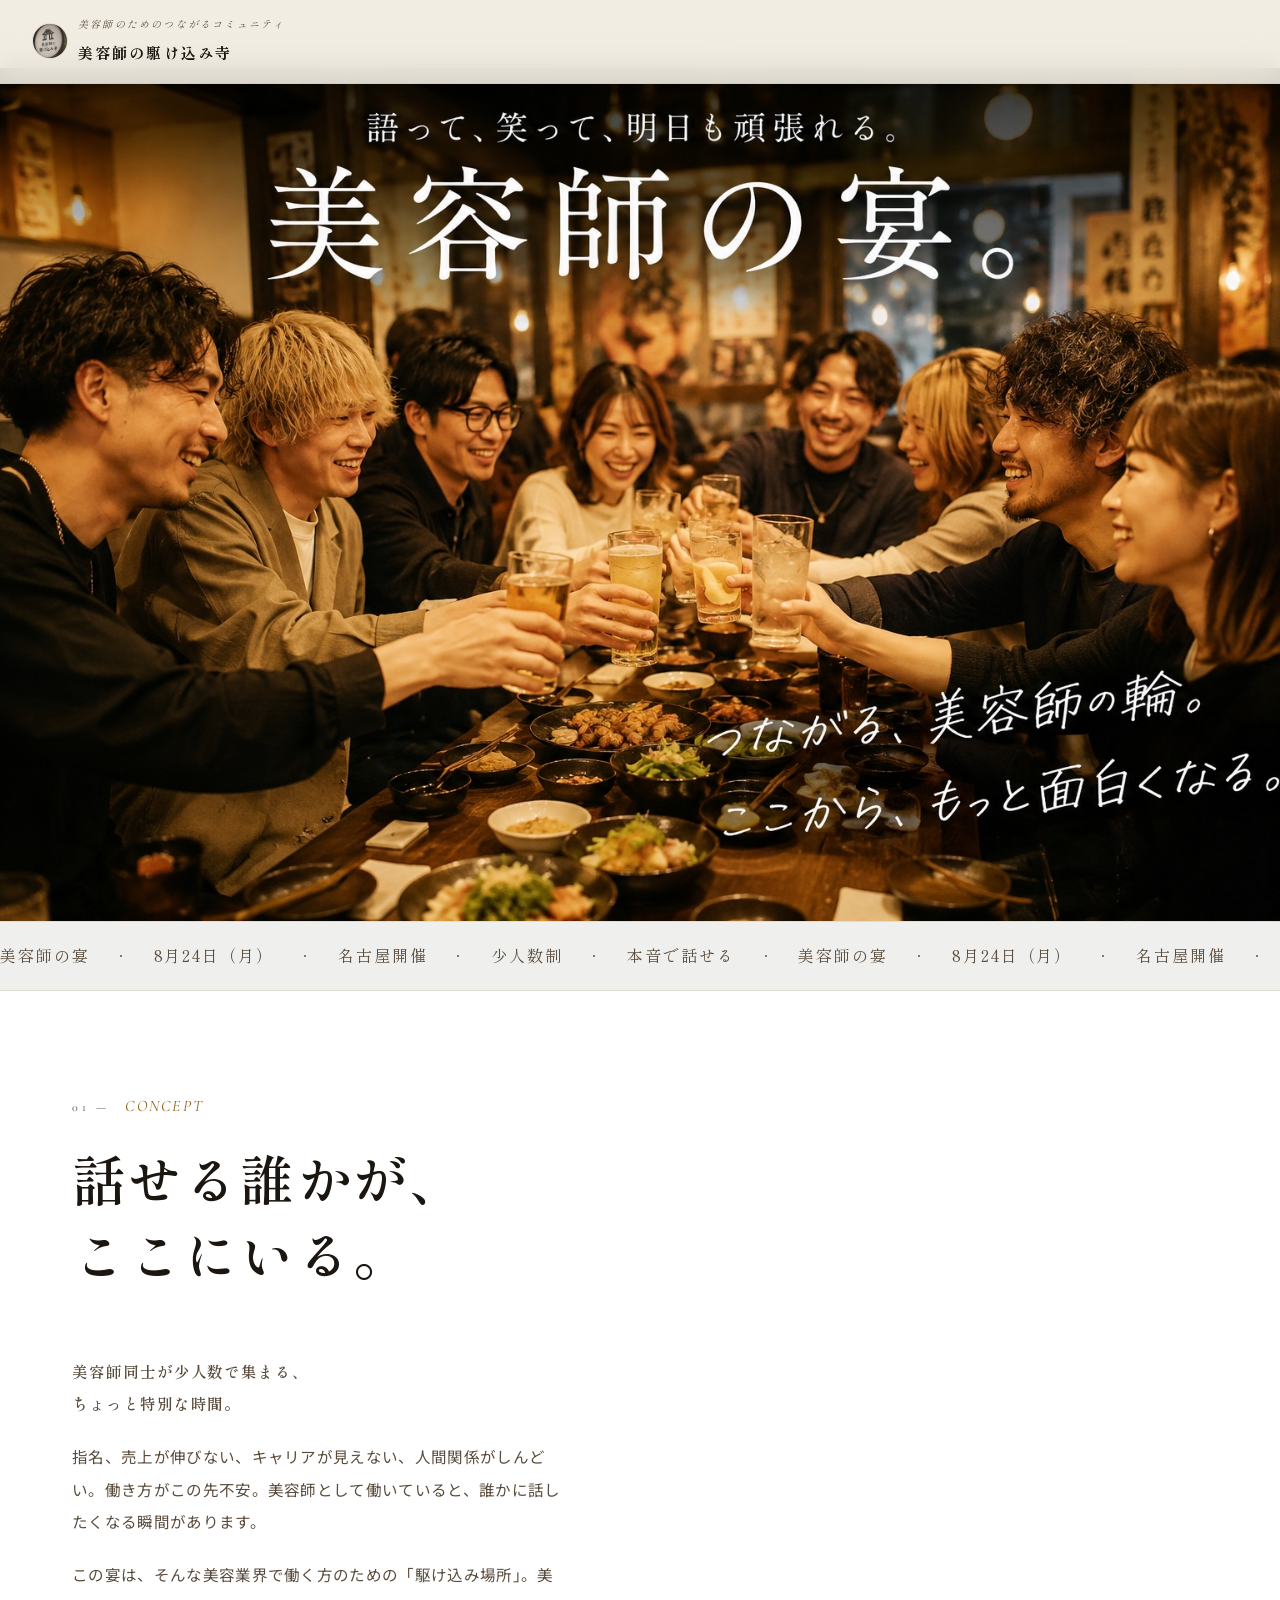
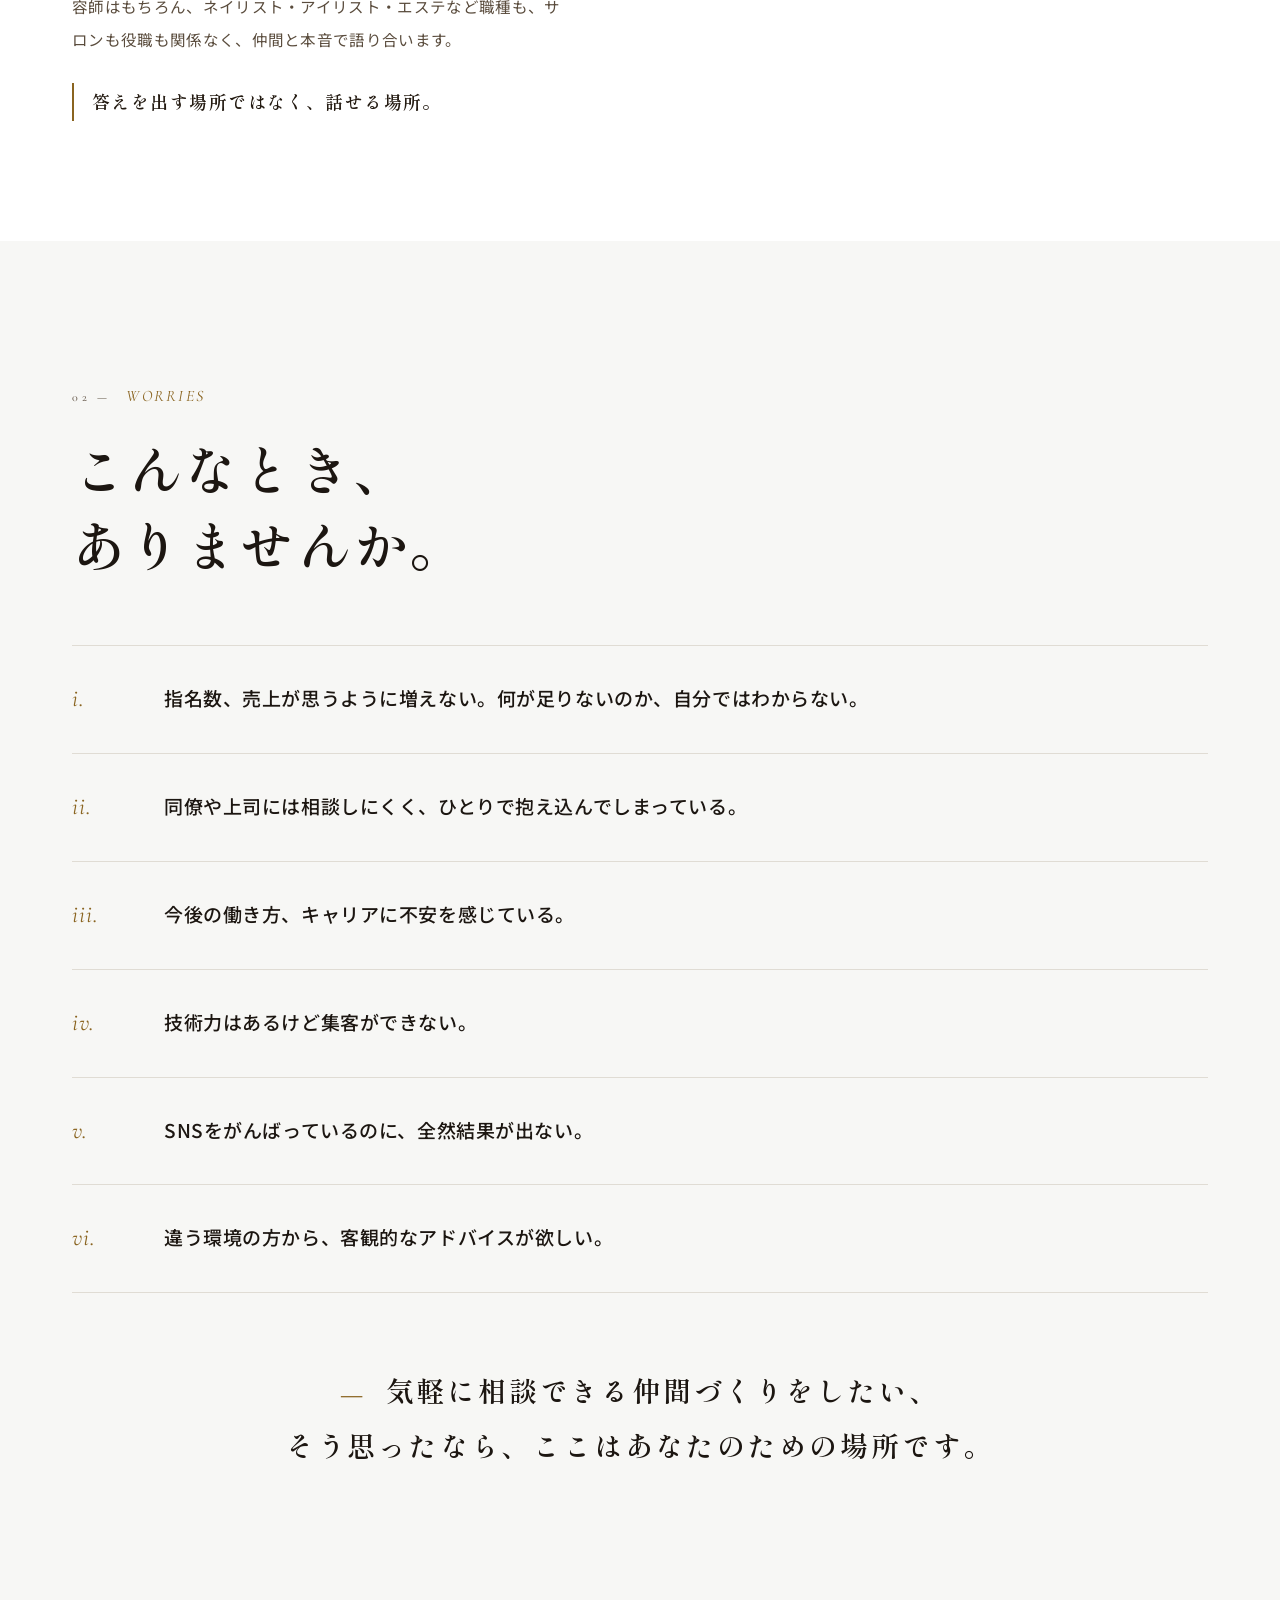
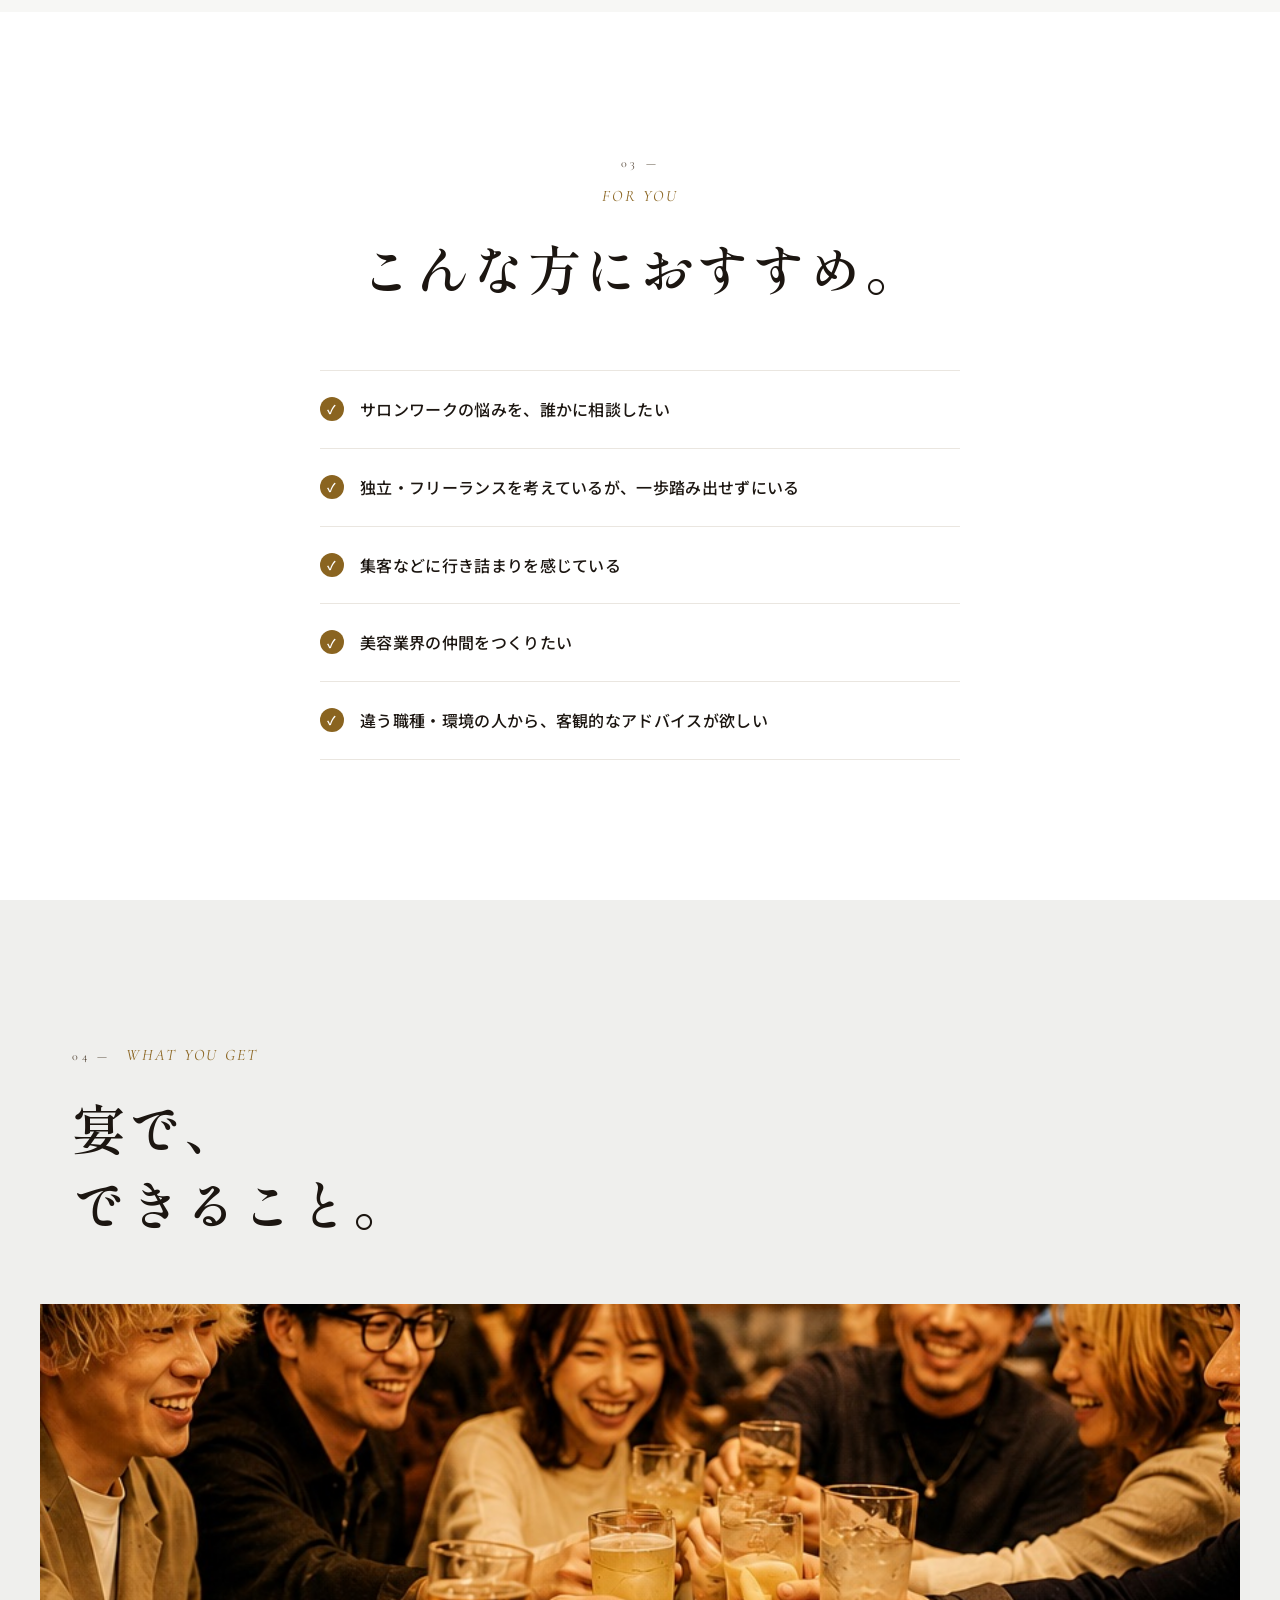
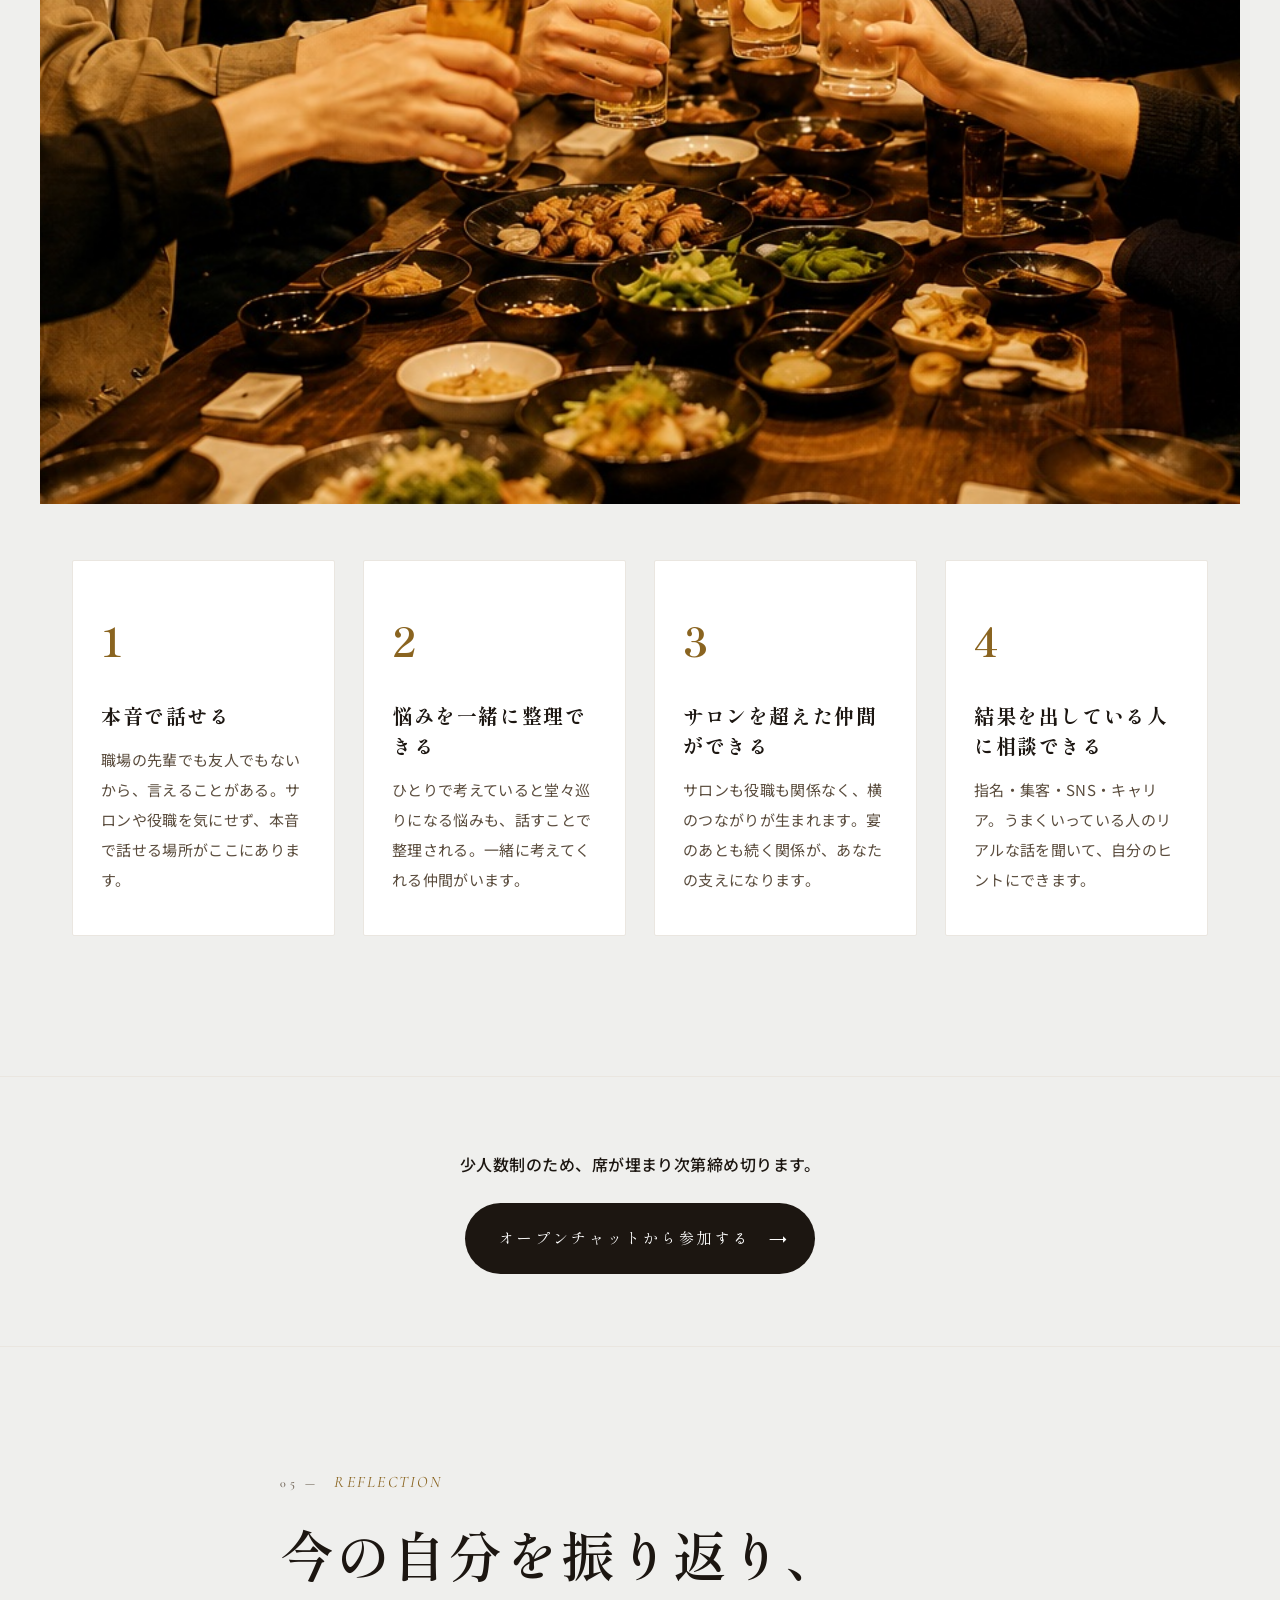
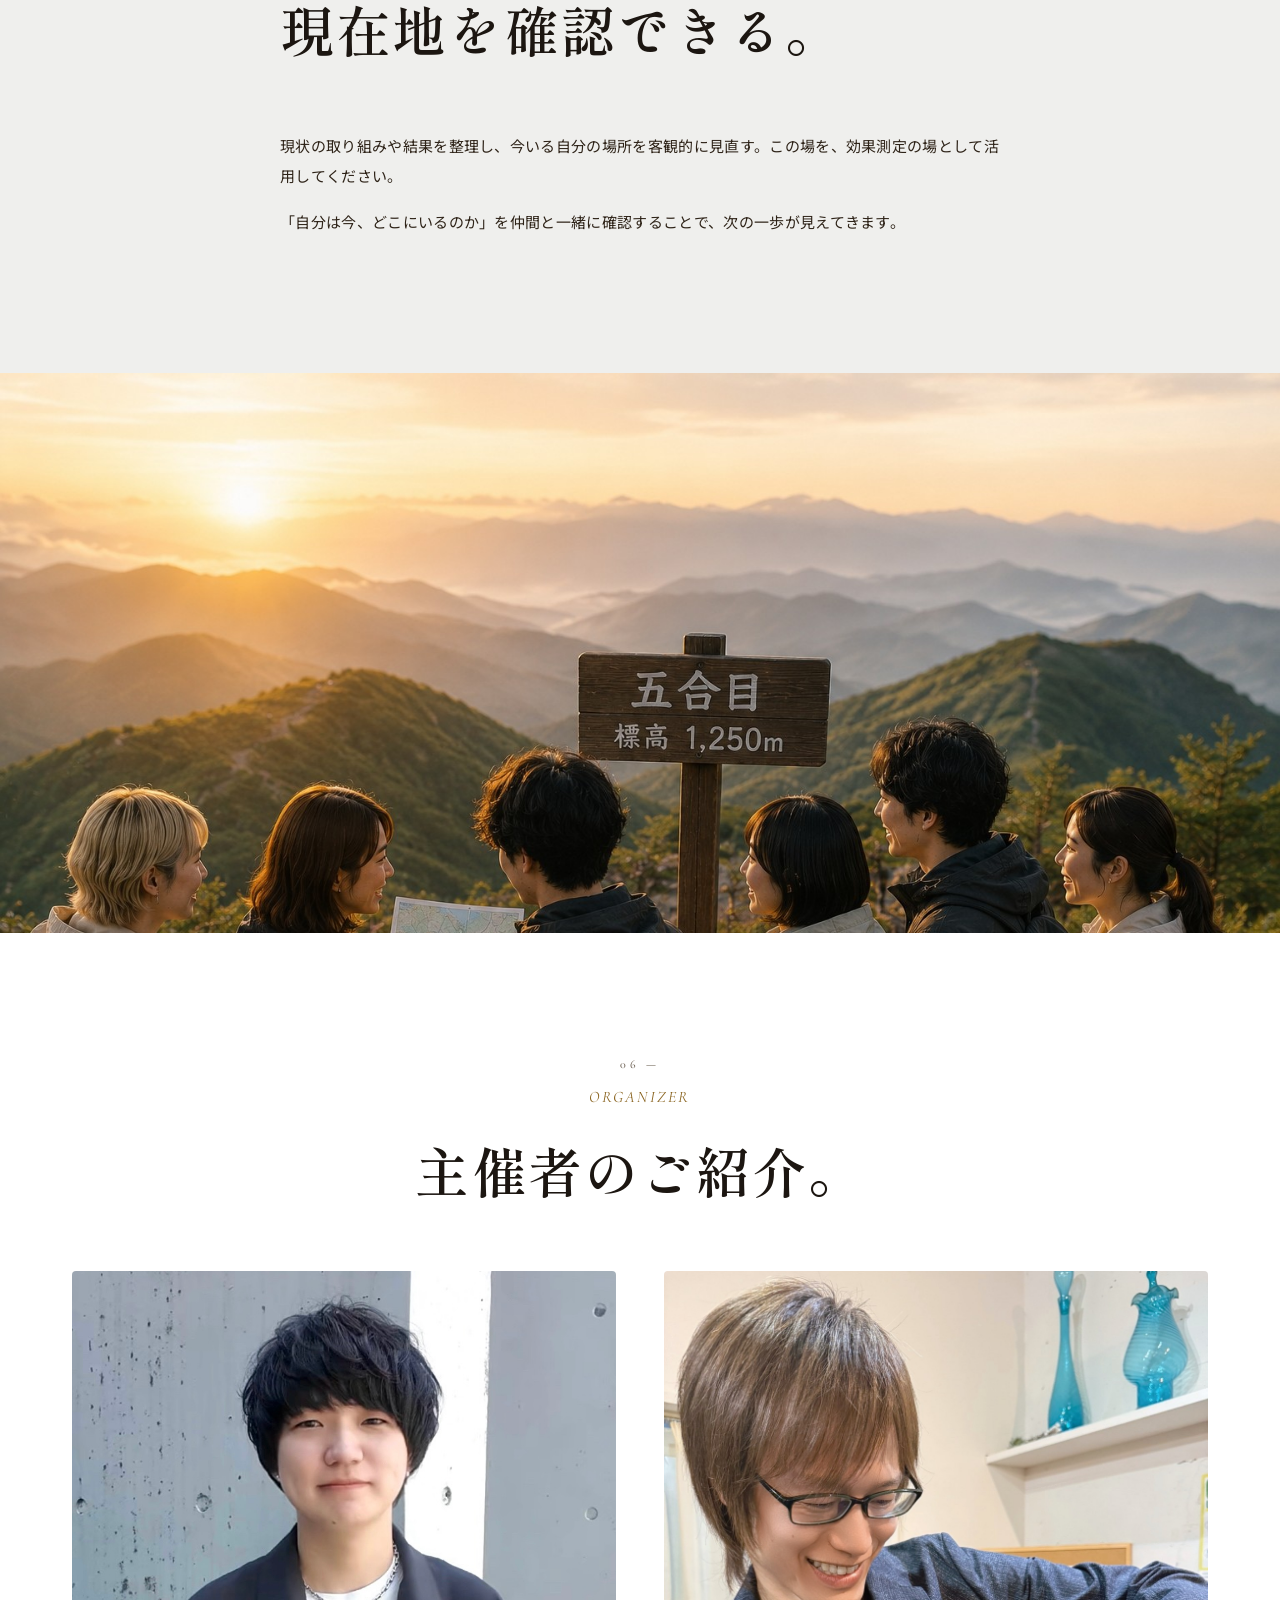
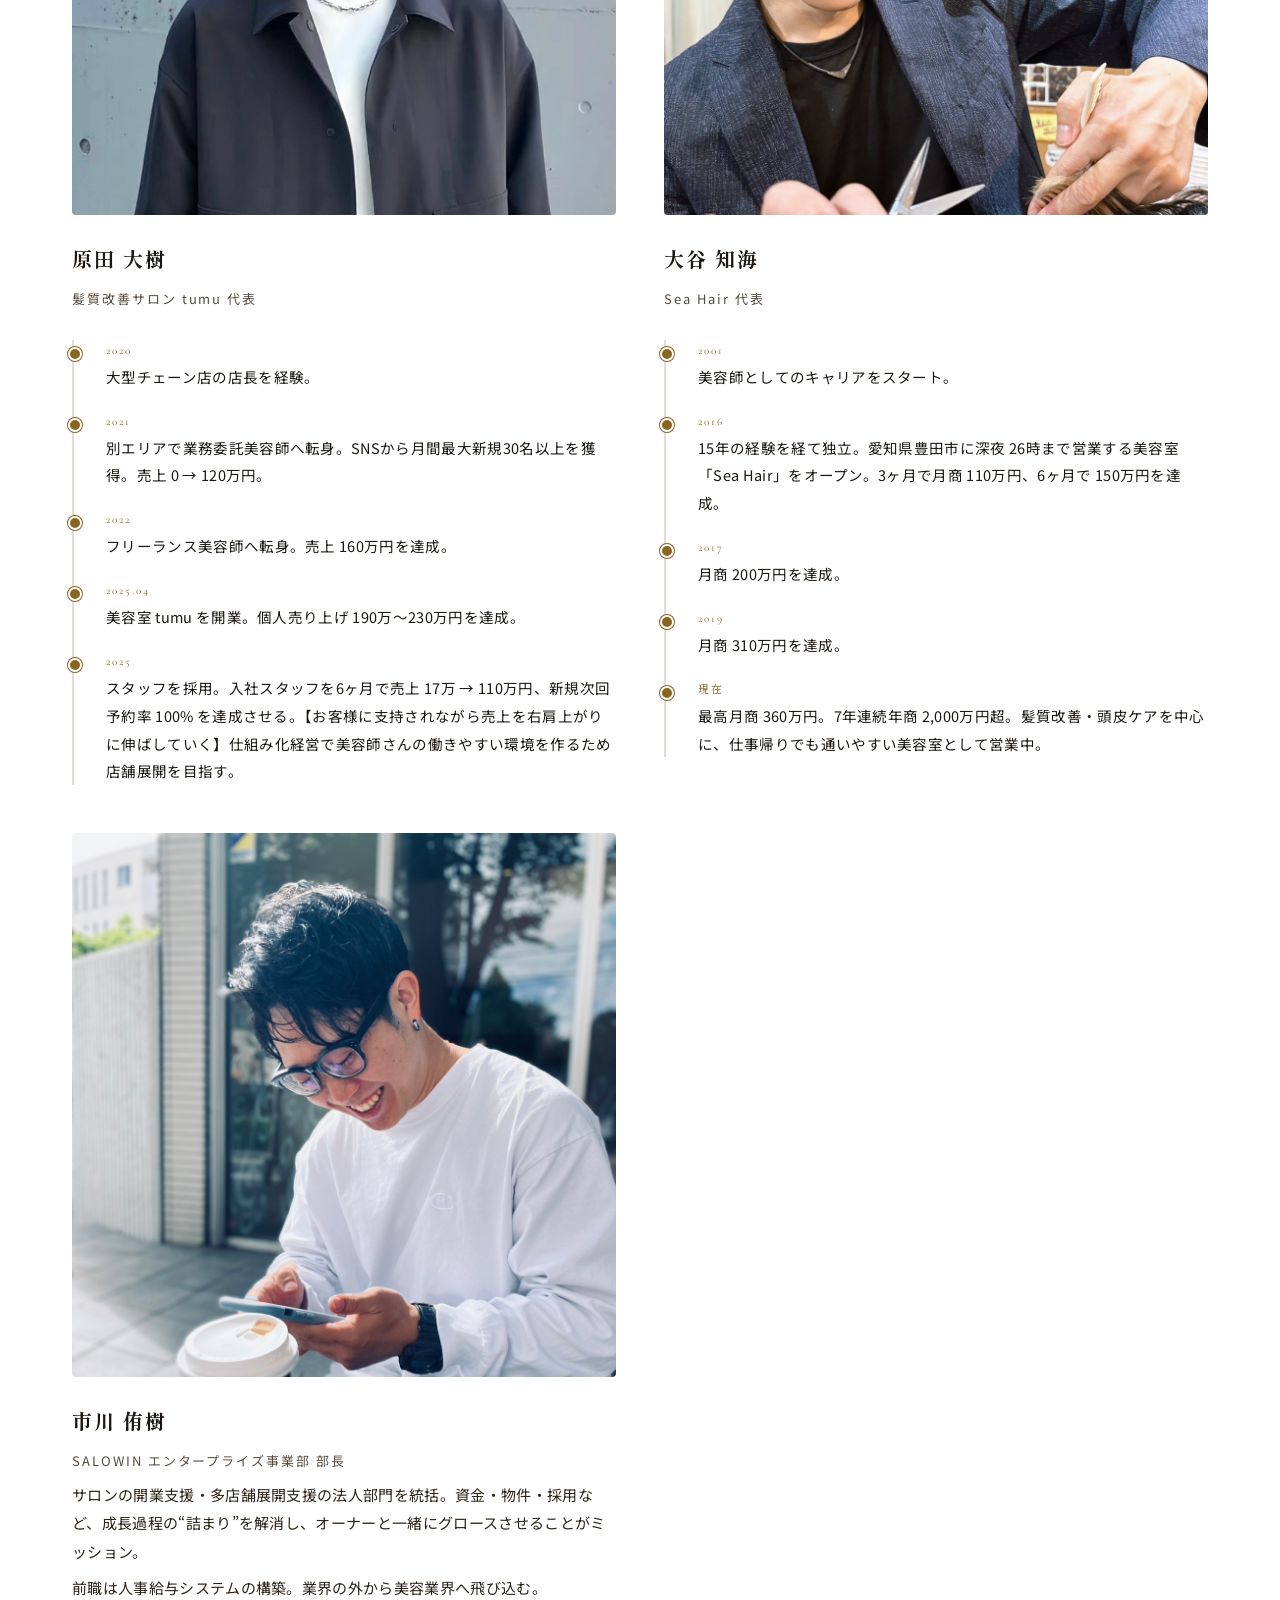
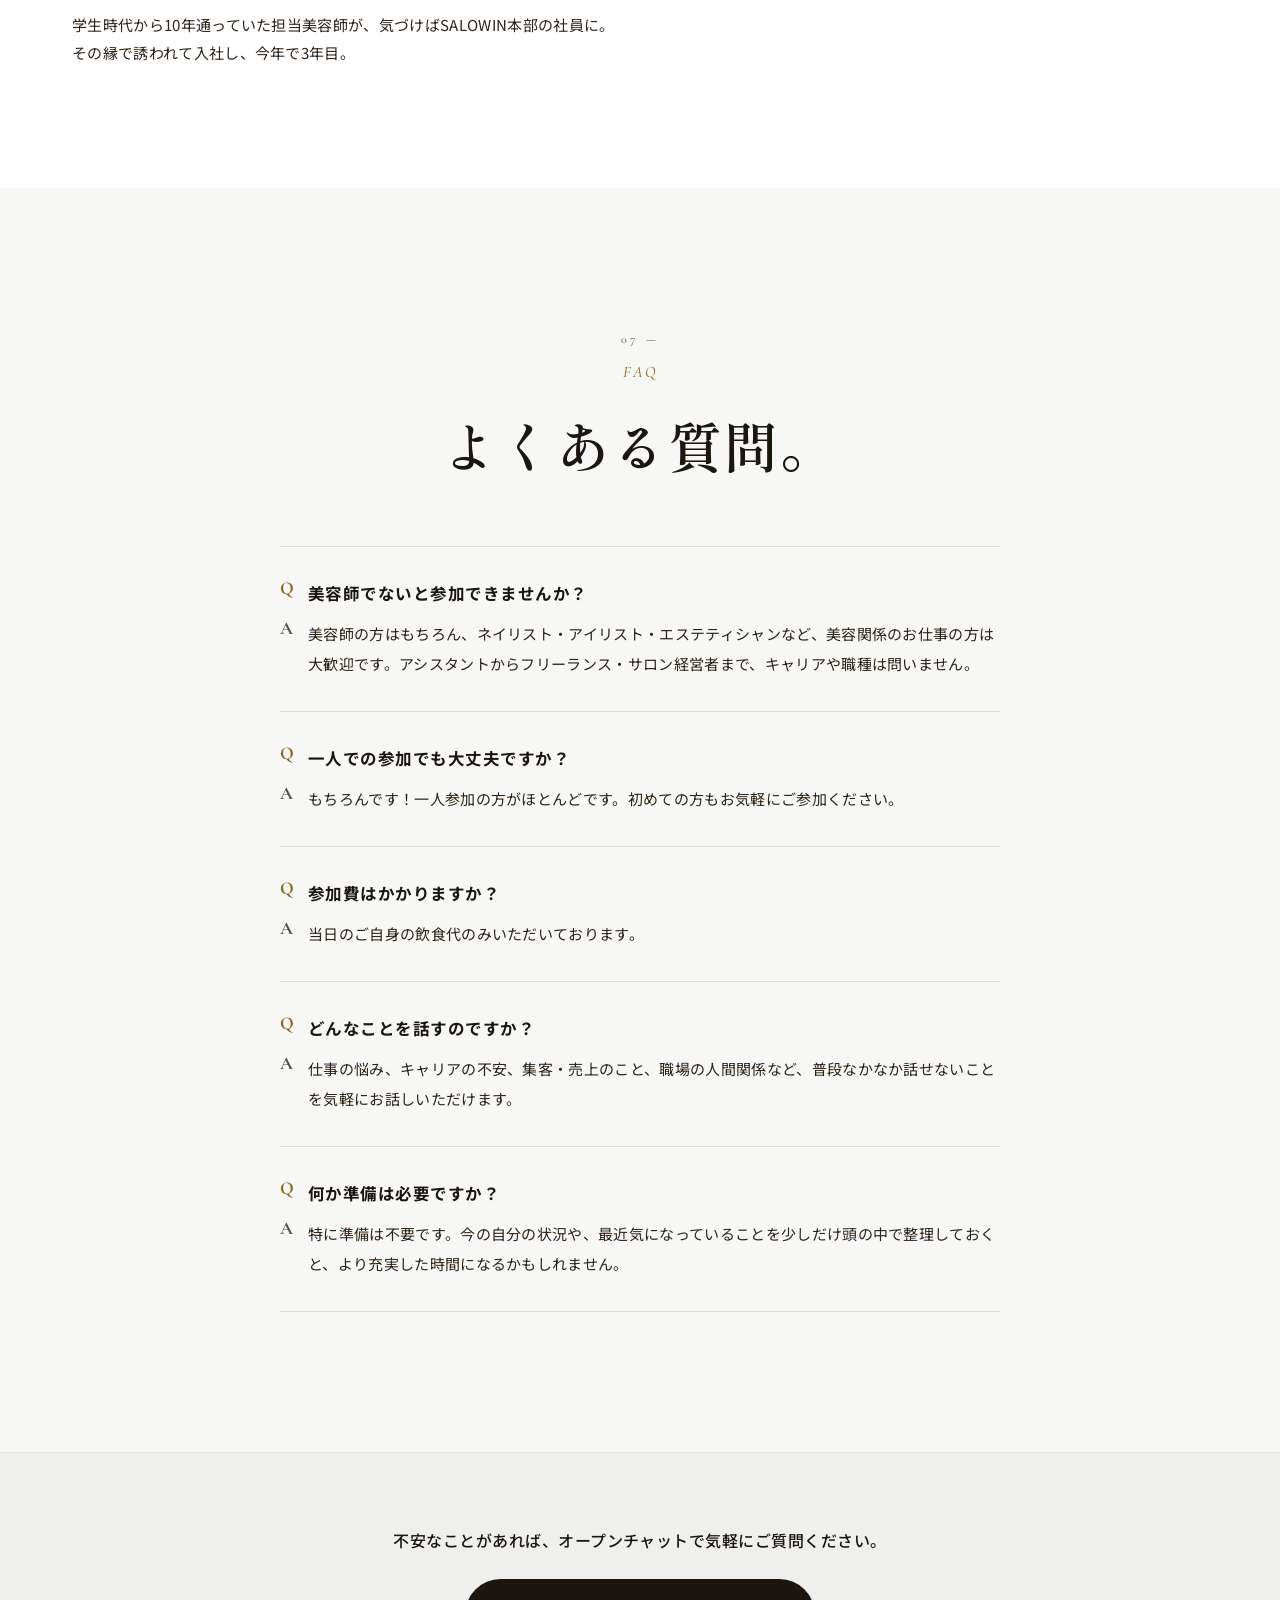
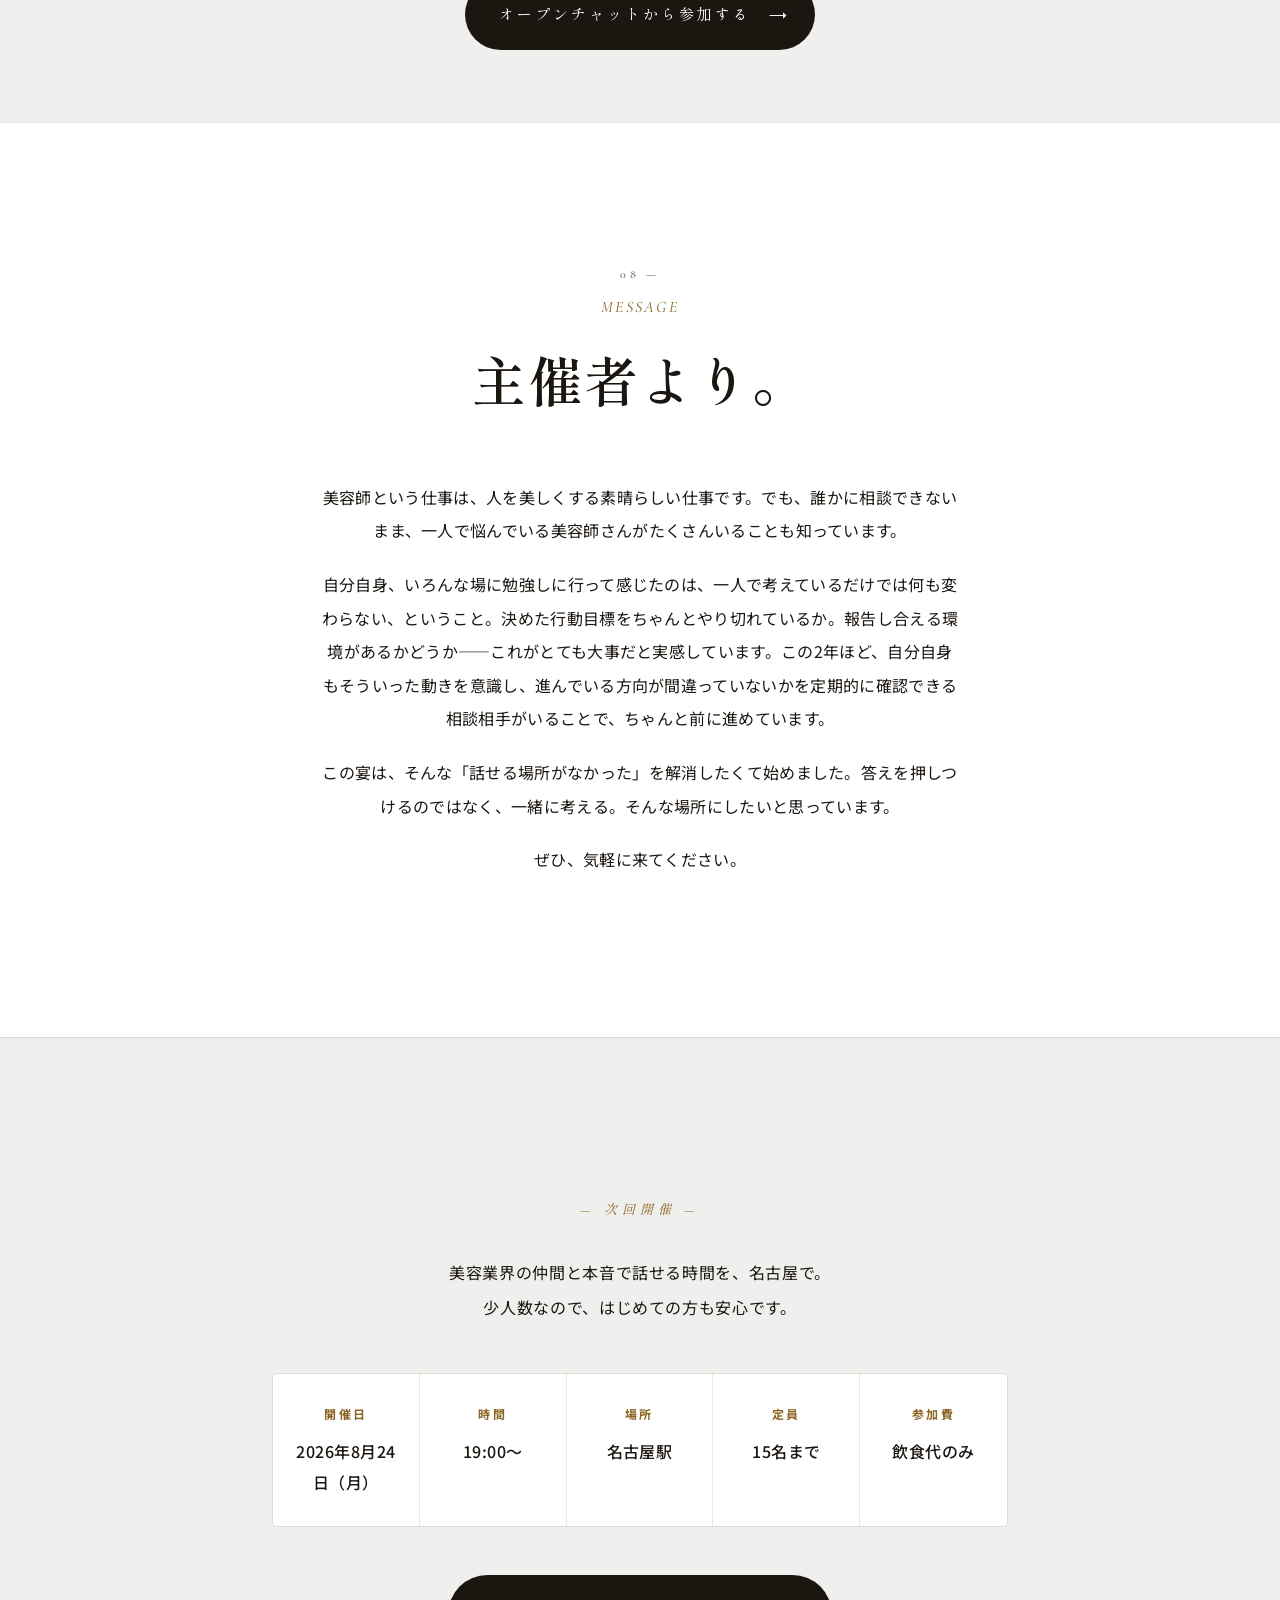
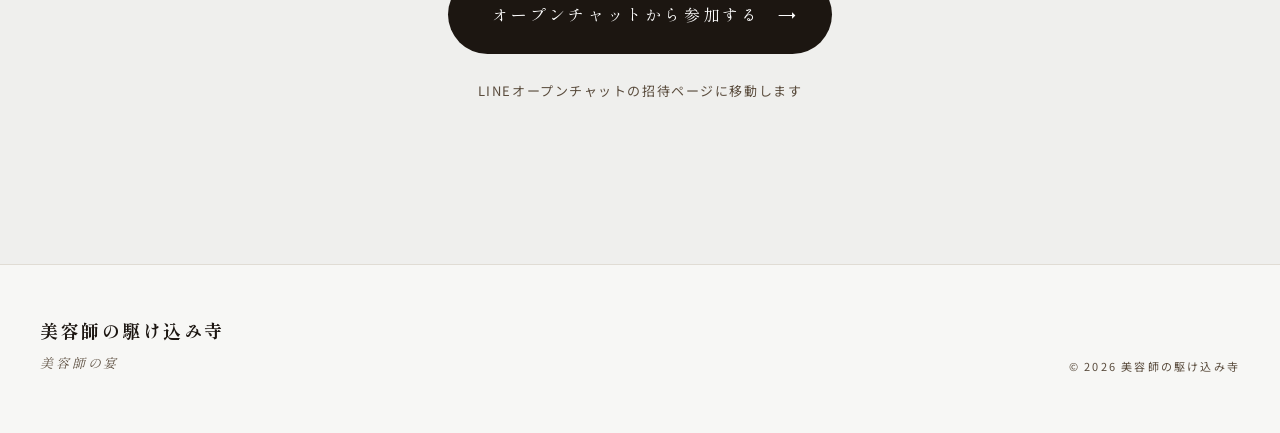
==== commit 2b7c19e3: "トップ画像をJPEG化して軽量化（2.3MB→0.4MB） Co-Authored-By: Claude Fable 5 <noreply@anthropic.com>" ====
--- a/index.html
+++ b/index.html
@@ -28,7 +28,7 @@
   <!-- Hero -->
   <section class="hero">
     <div class="hero__banner">
-      <img src="img/hero.png" alt="美容師の宴 — 語って、笑って、明日も頑張れる。" loading="eager">
+      <img src="img/hero.jpg" alt="美容師の宴 — 語って、笑って、明日も頑張れる。" loading="eager" fetchpriority="high">
     </div>
   </section>
 
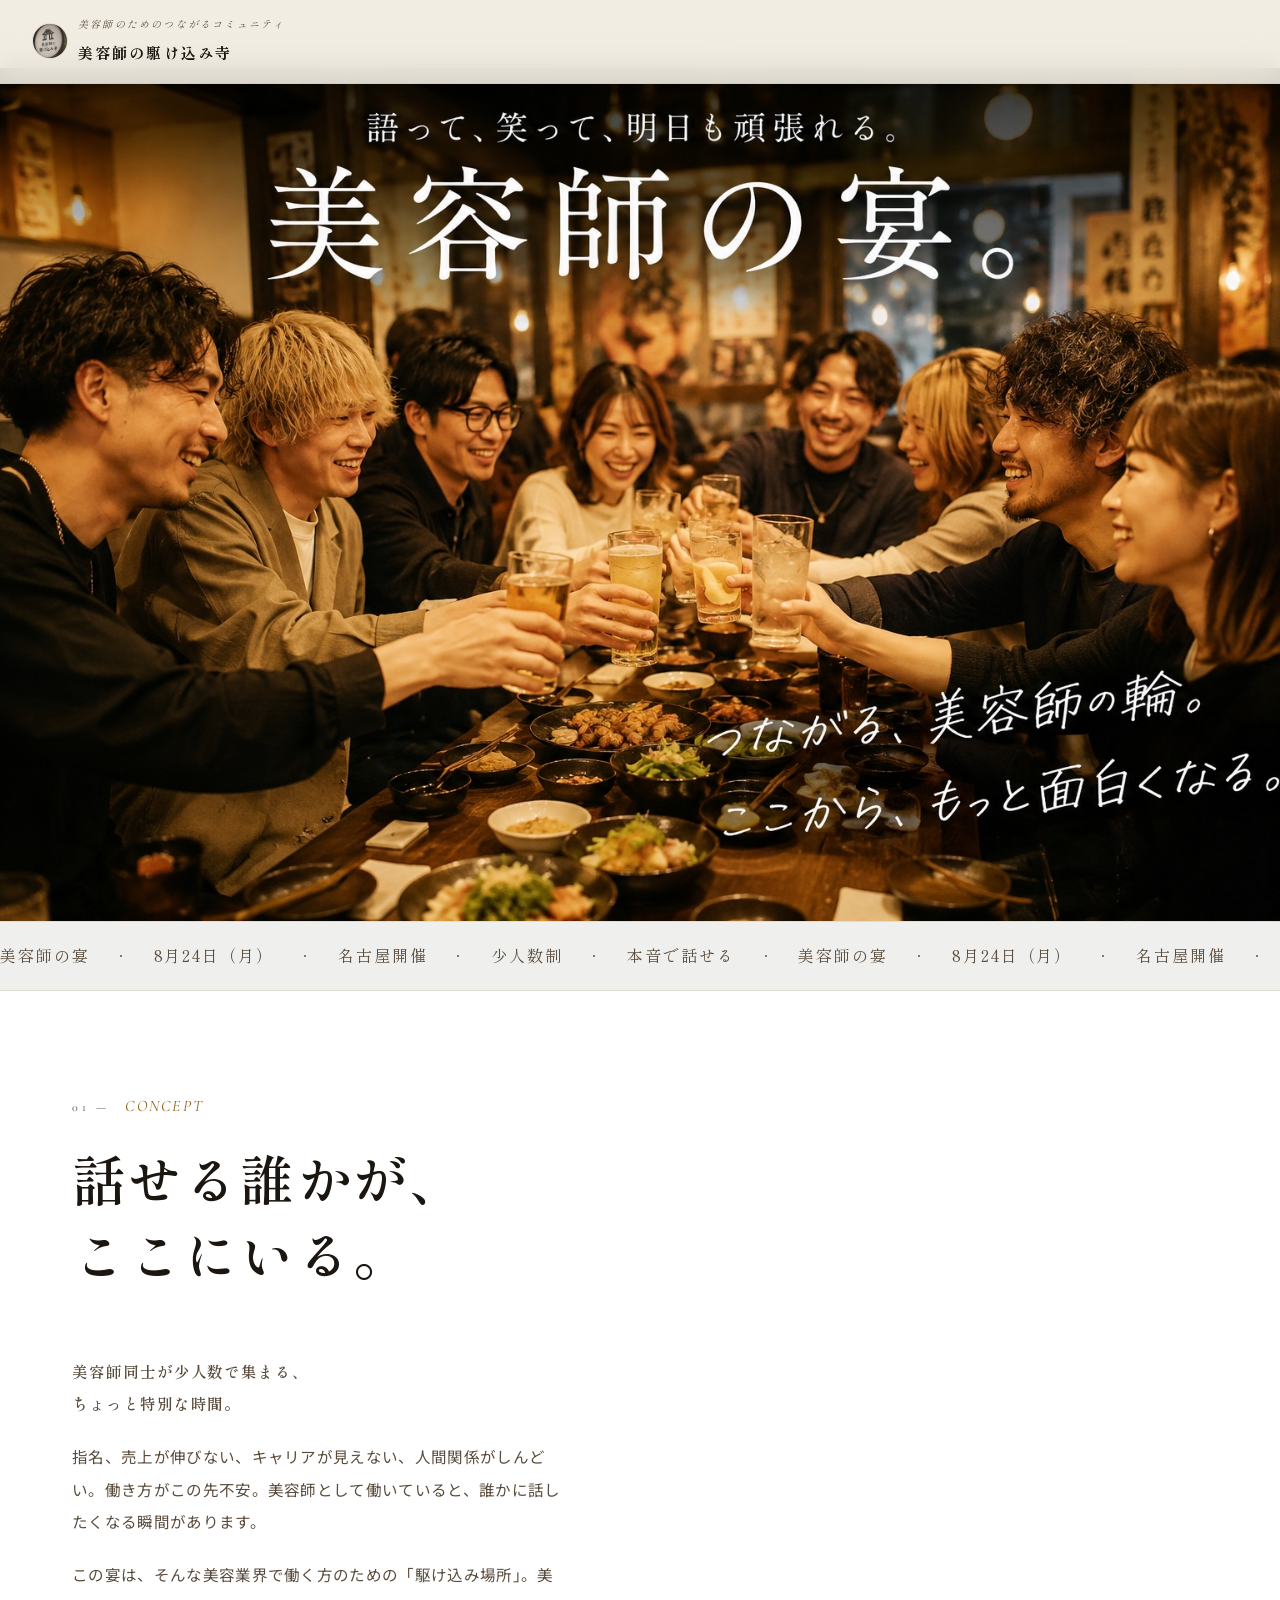
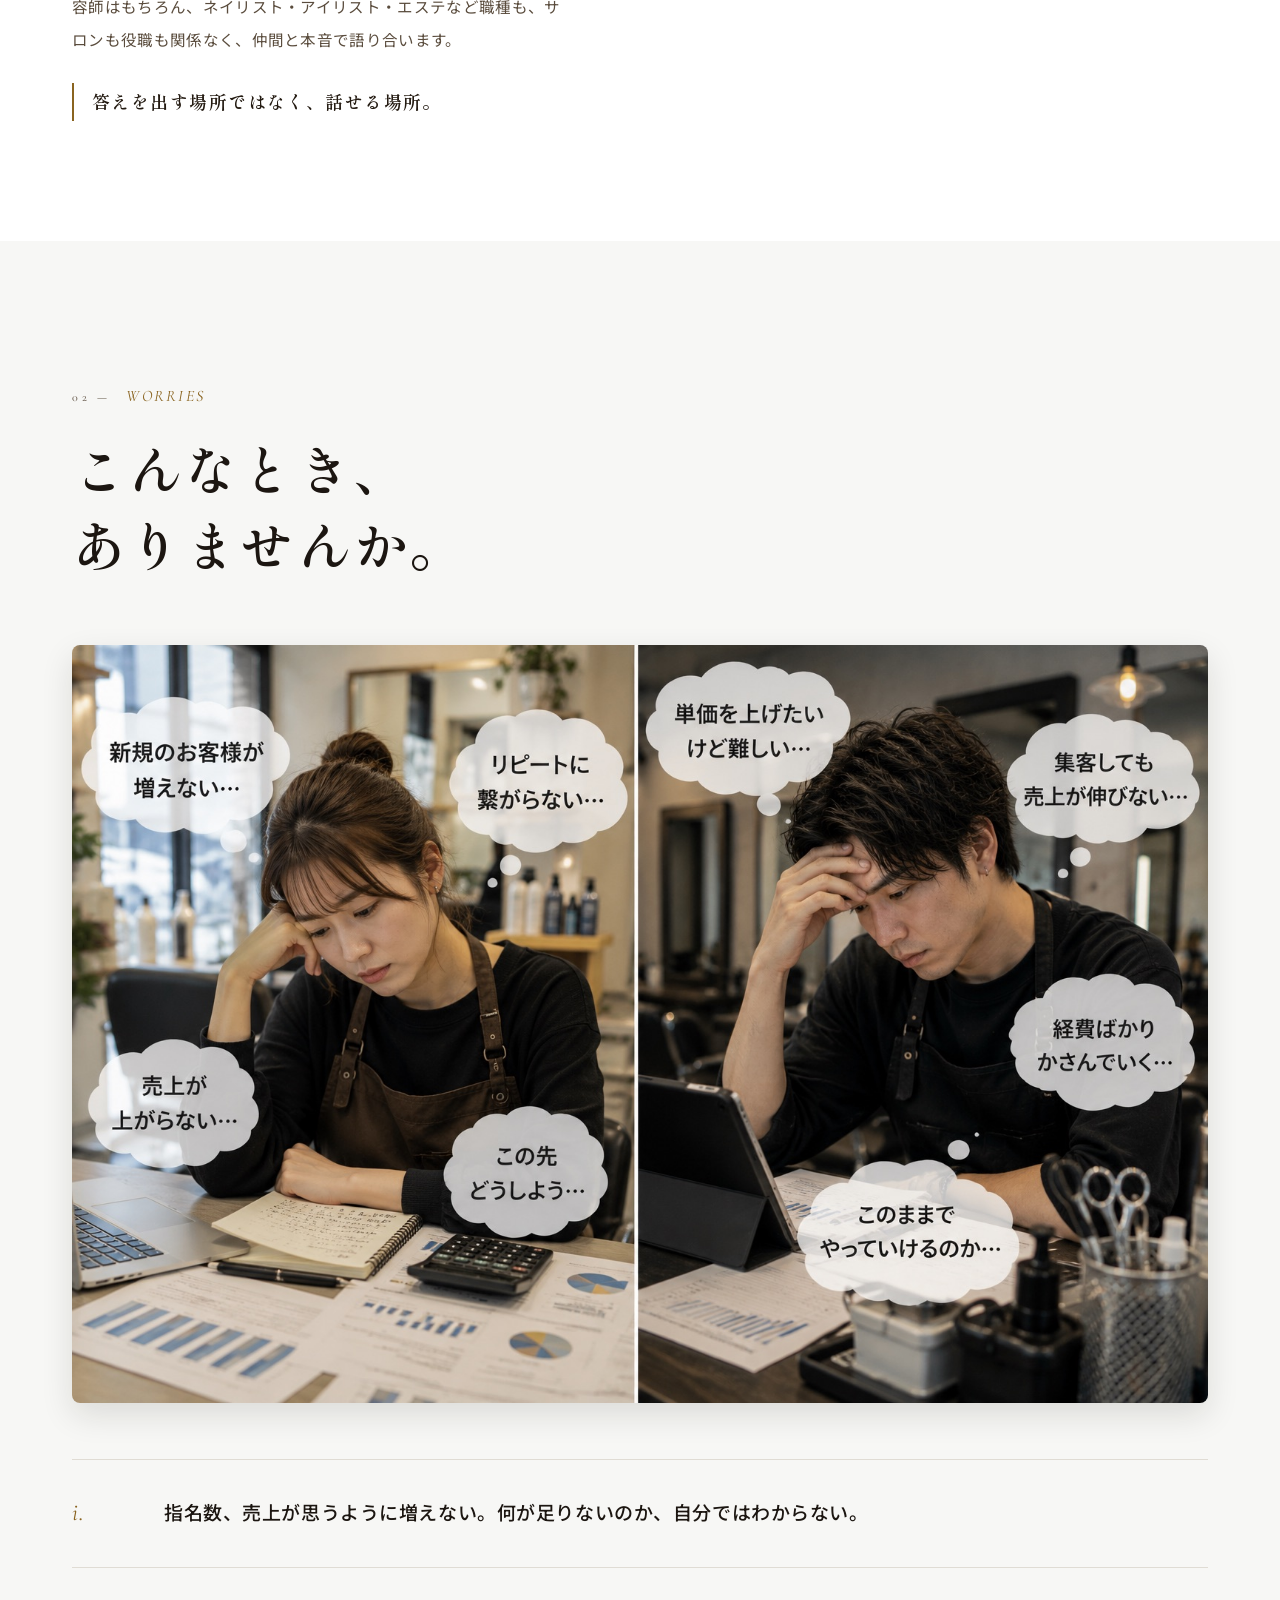
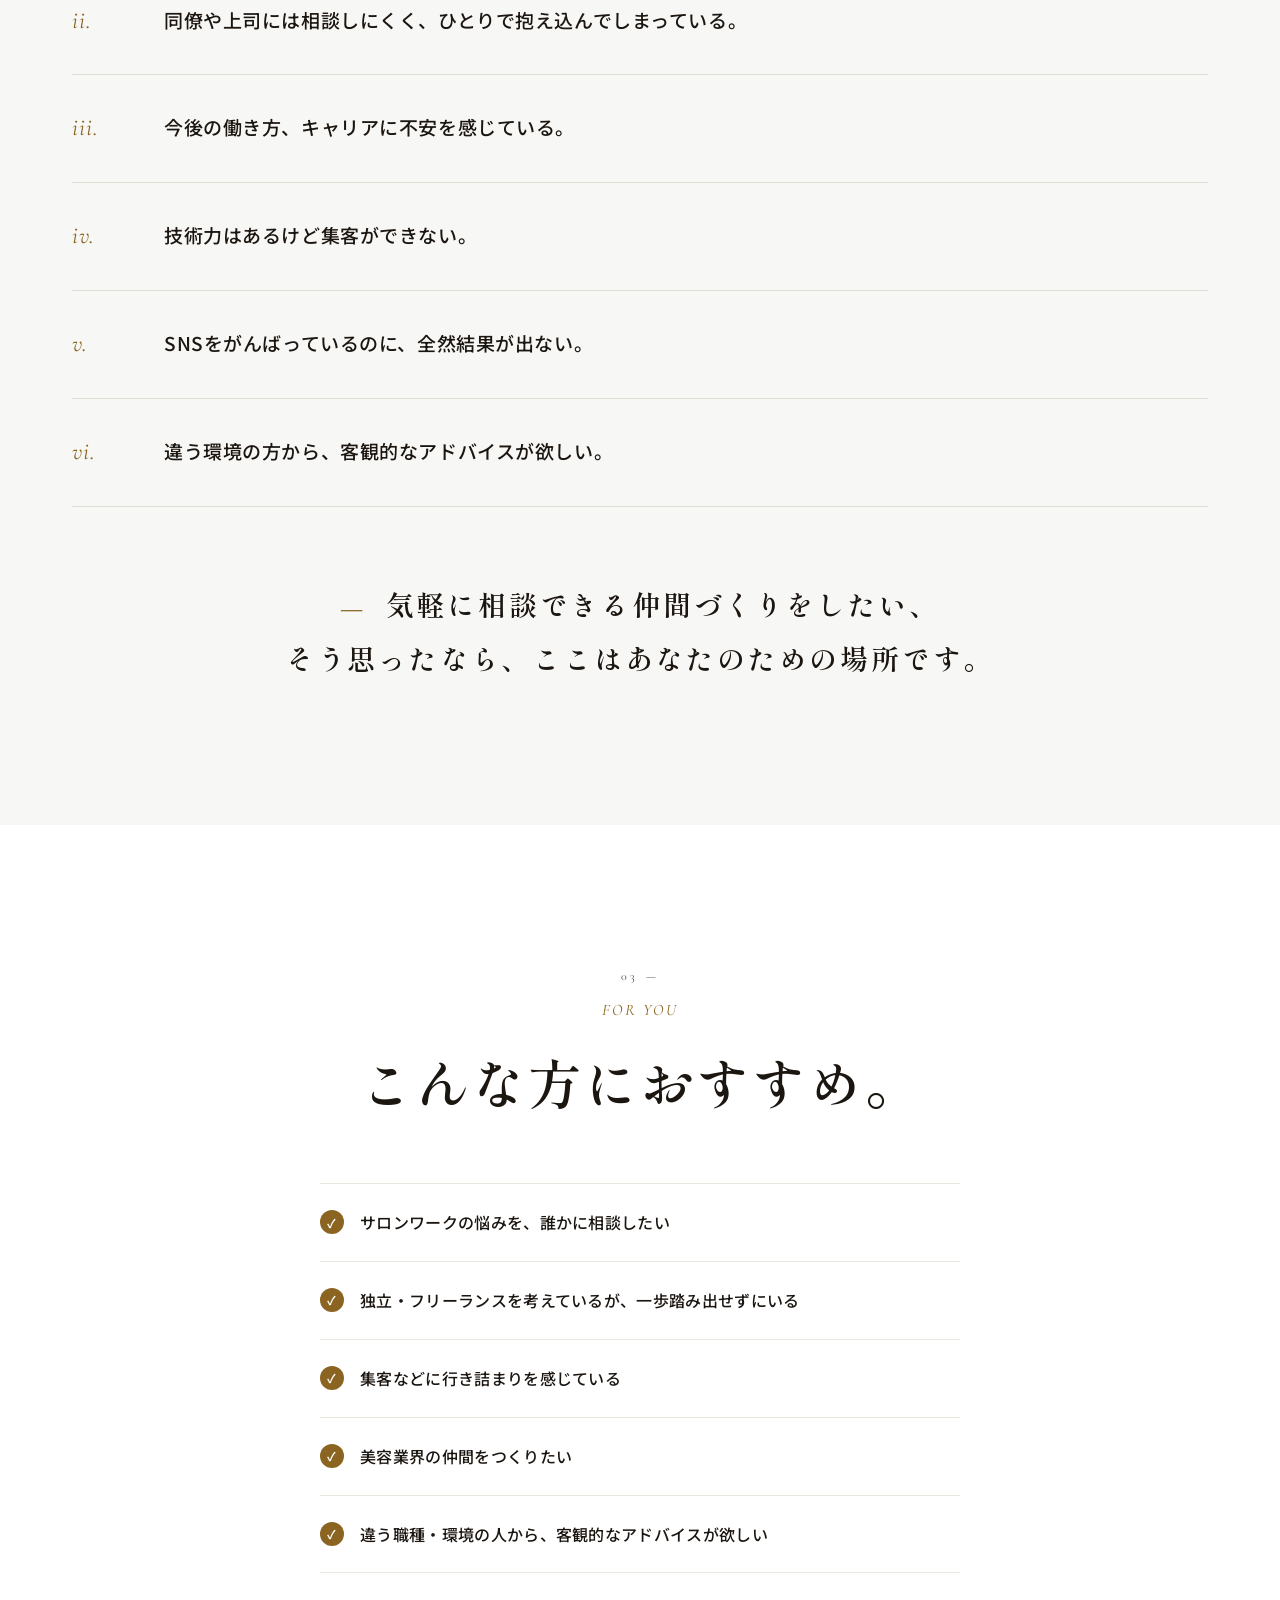
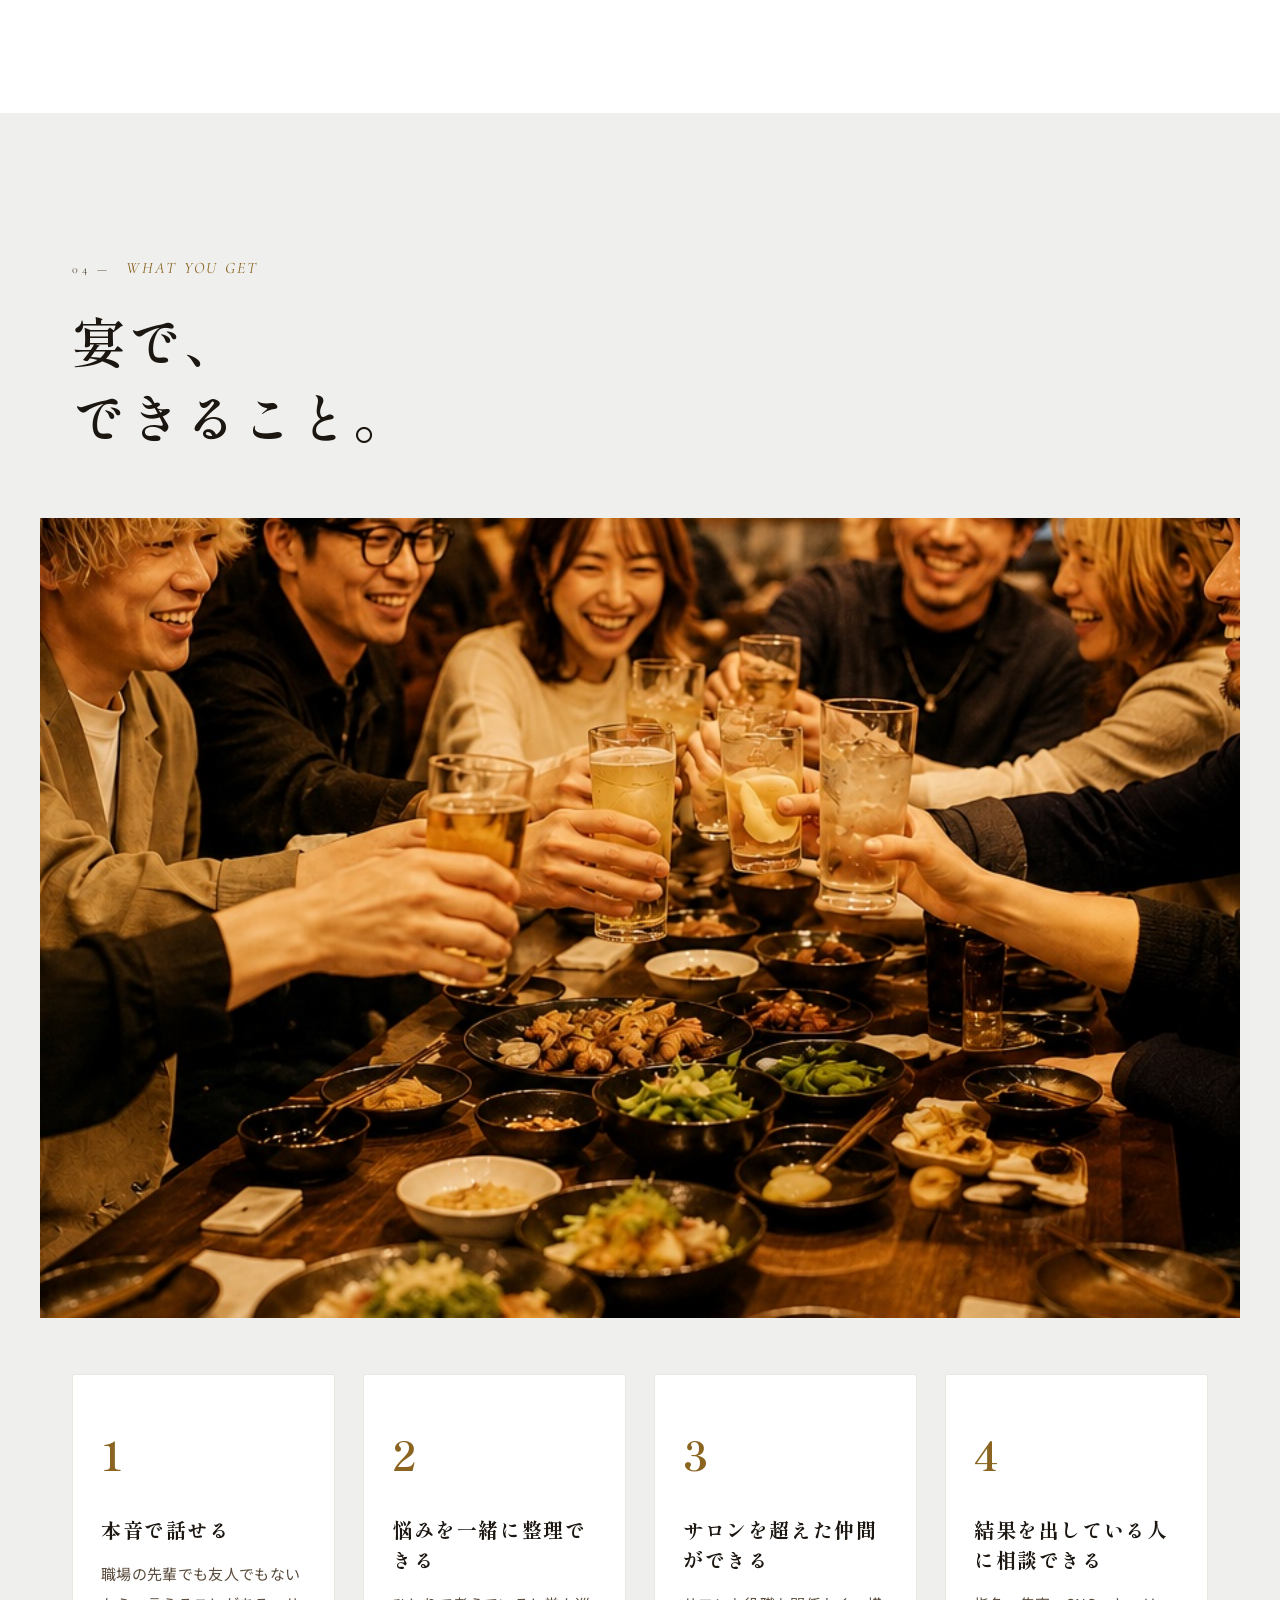
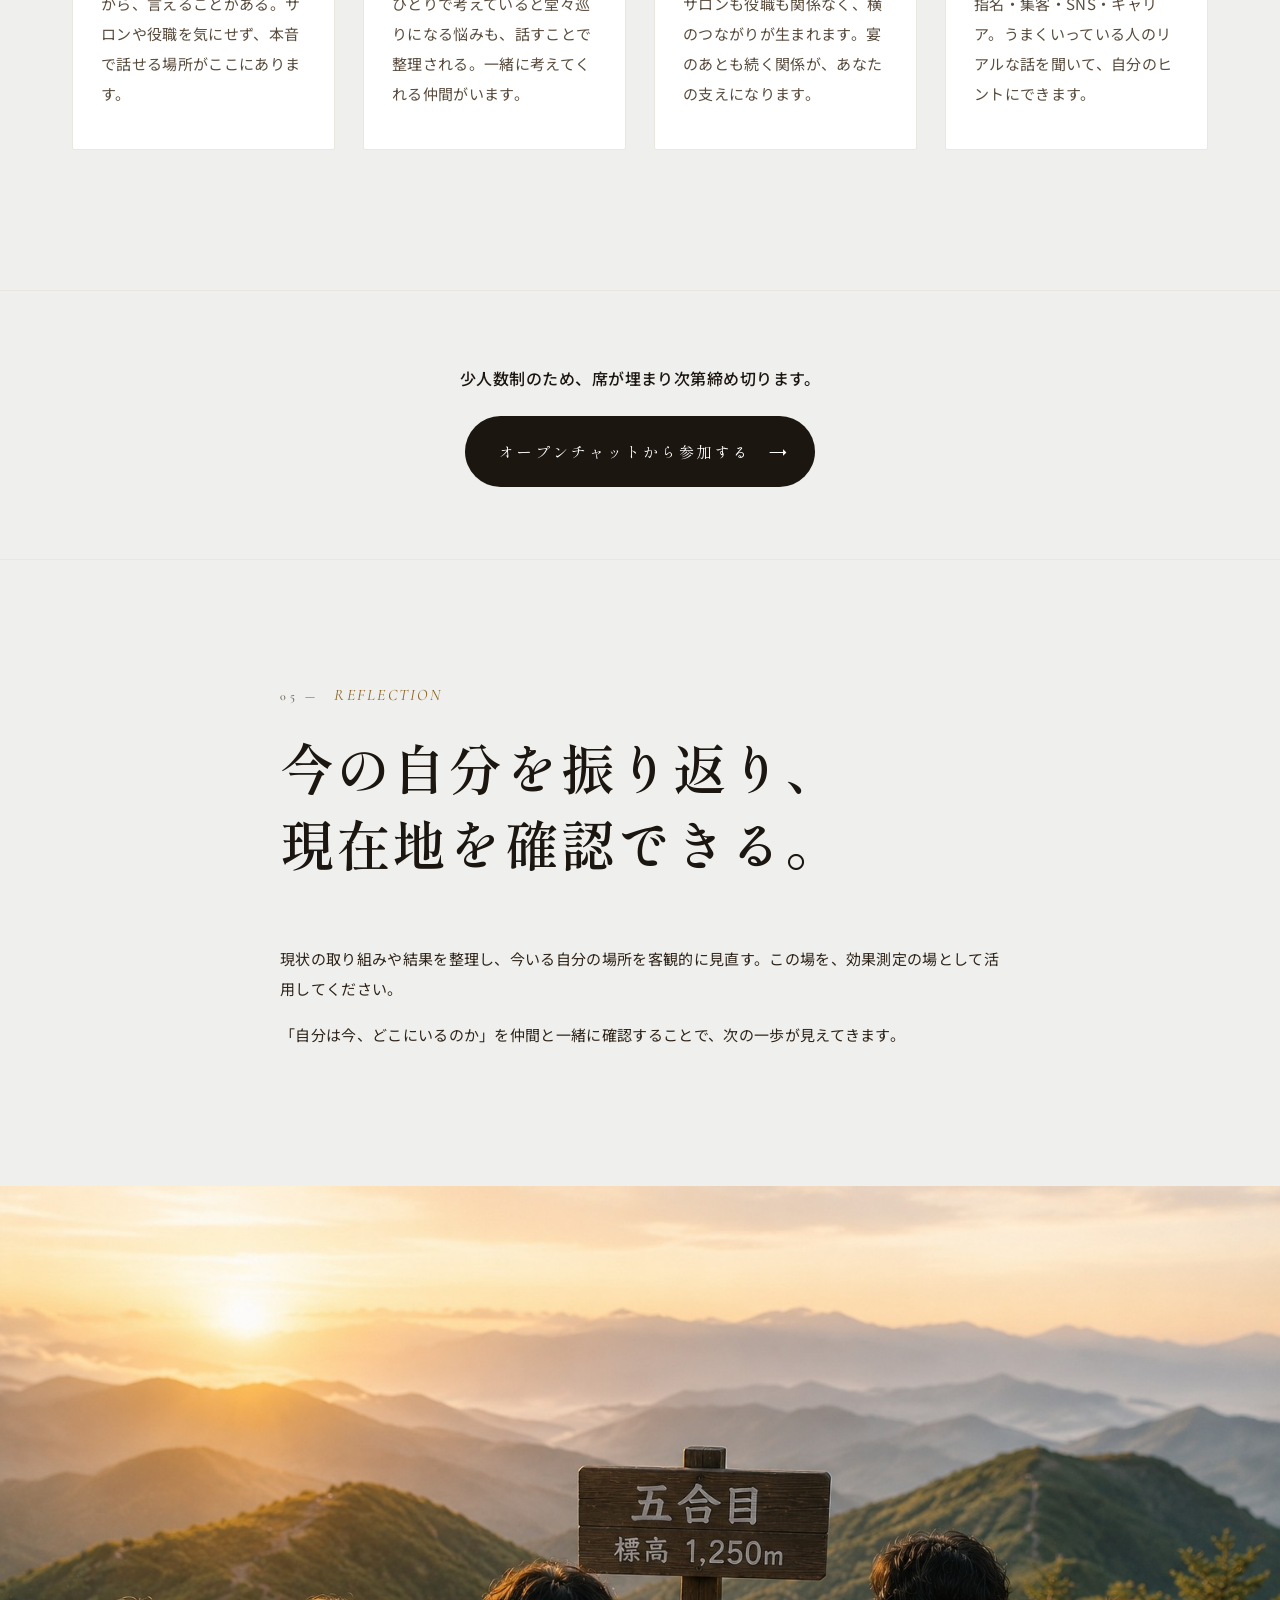
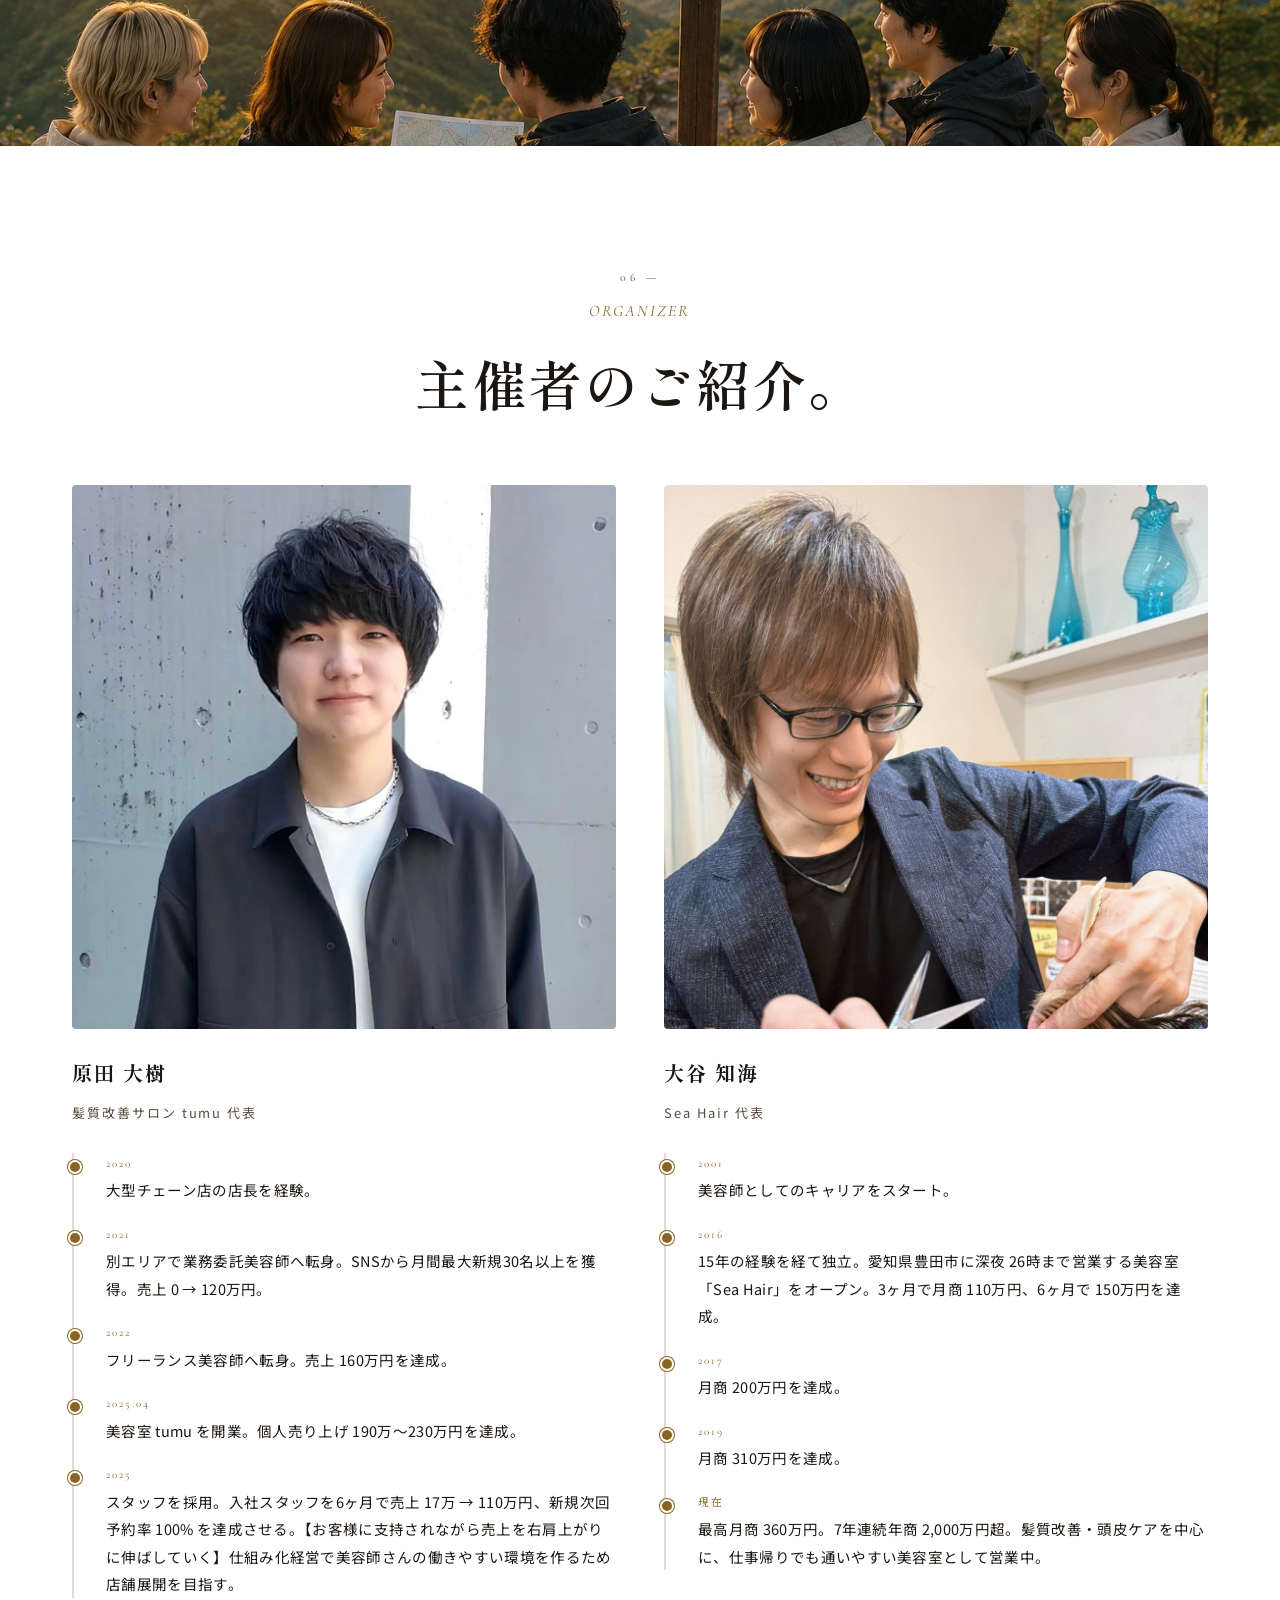
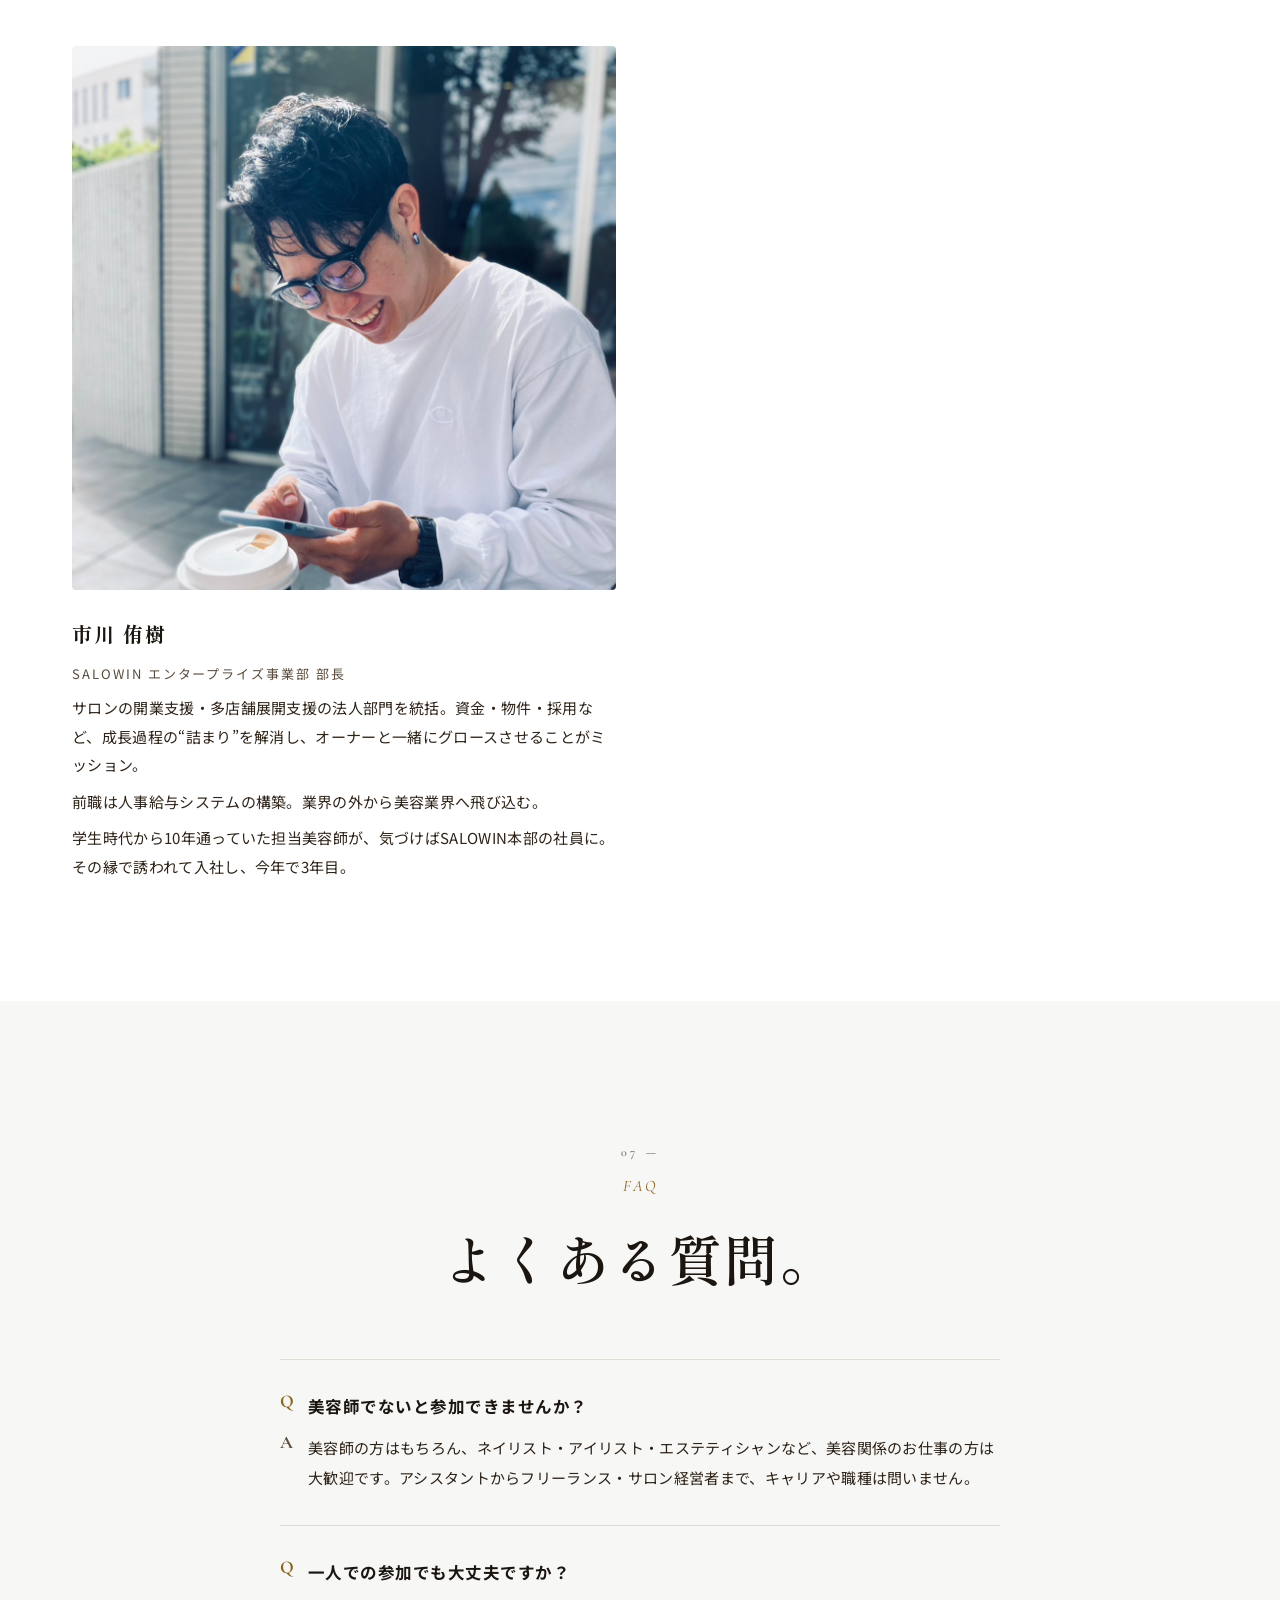
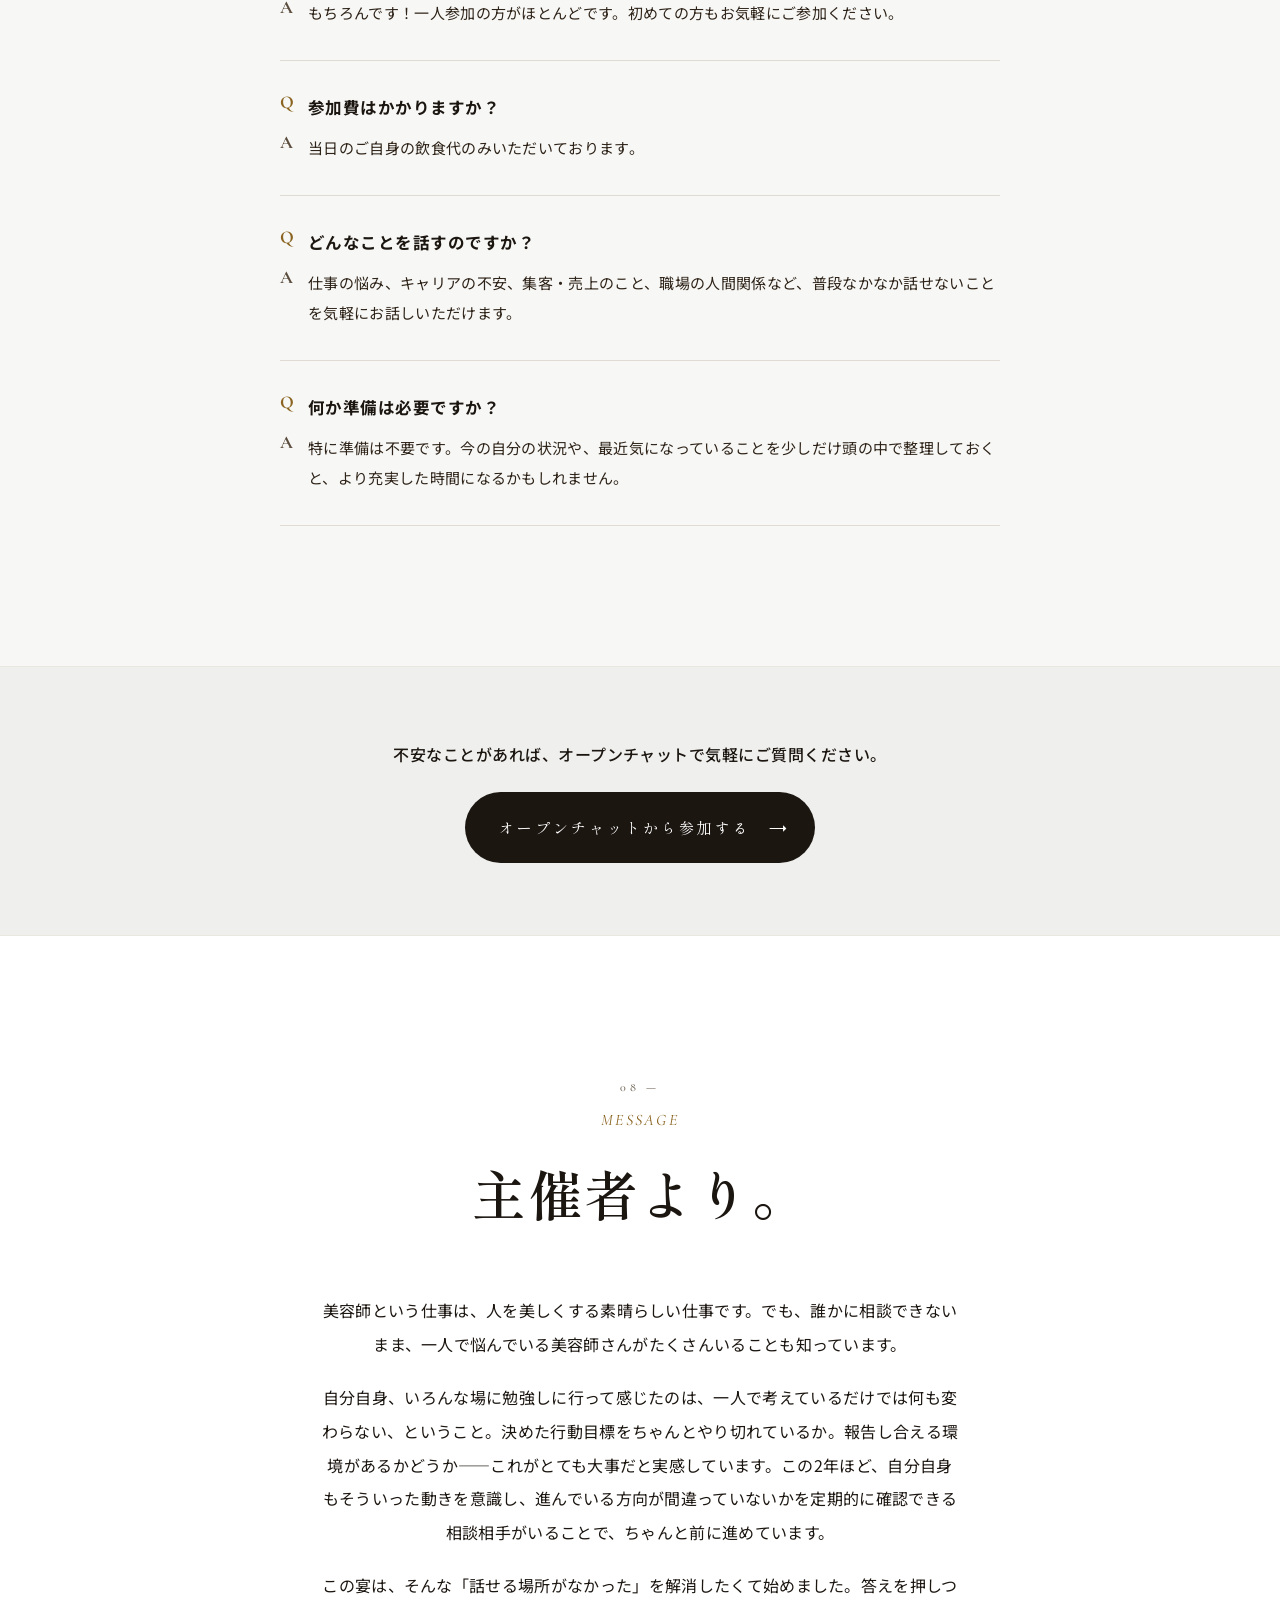
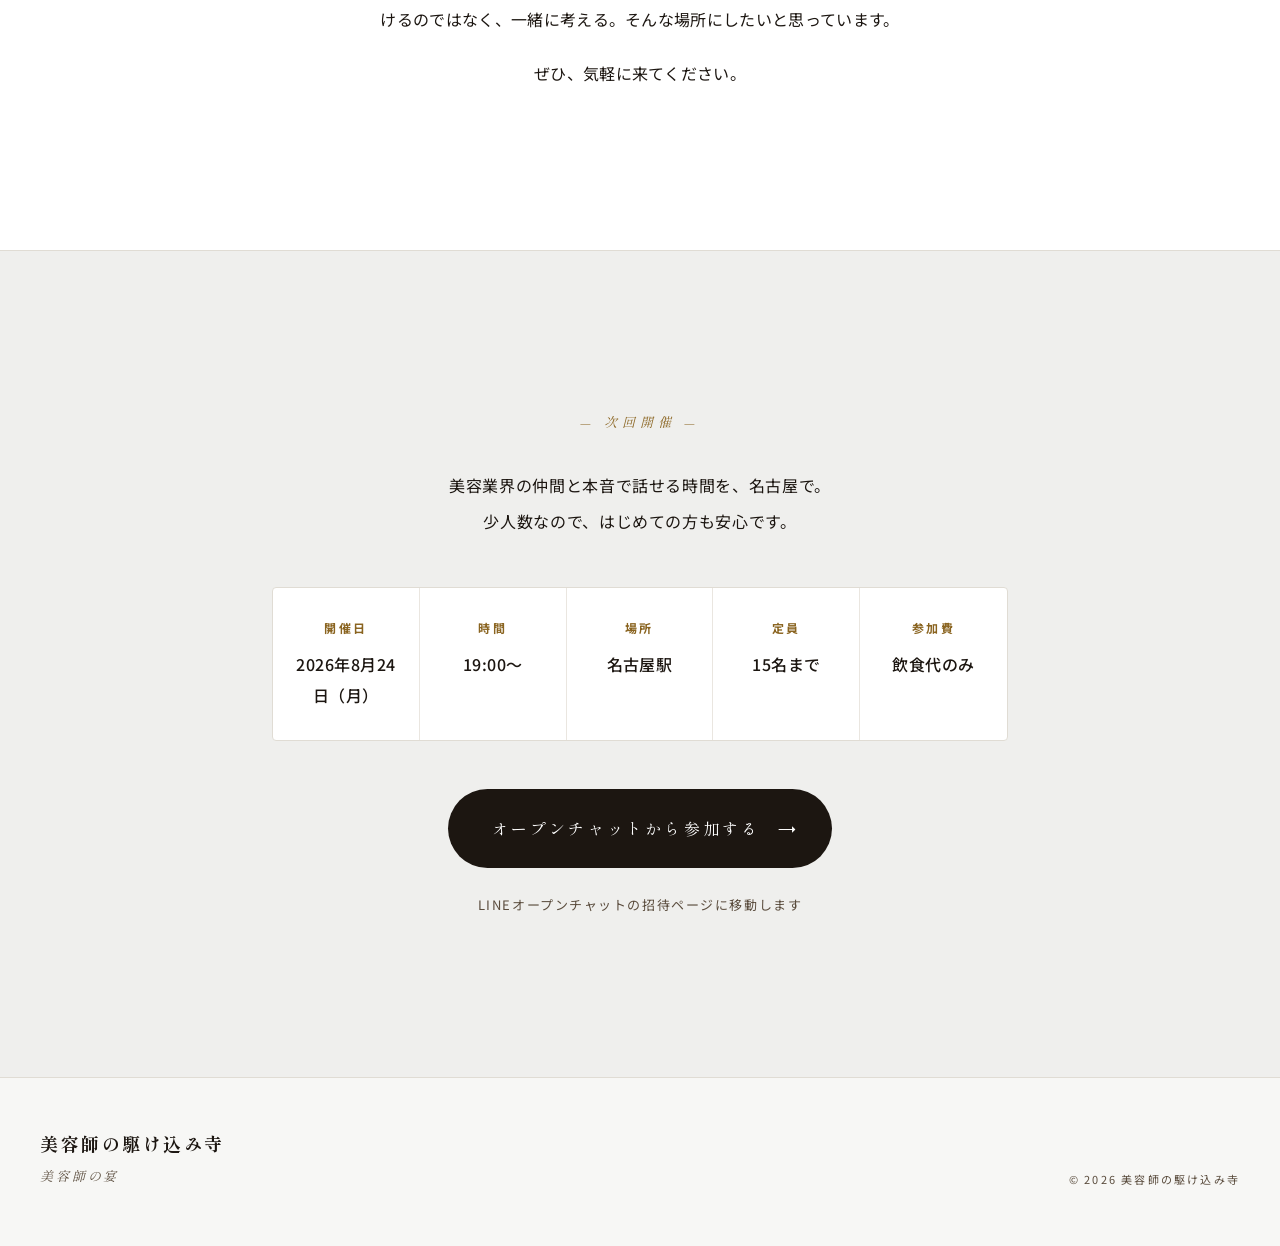
==== commit d38e8c9d: "お悩みセクションに悩む美容師の画像を追加 Co-Authored-By: Claude Fable 5 <noreply@anthropic.com>" ====
--- a/index.html
+++ b/index.html
@@ -9,6 +9,8 @@
   <meta property="og:title" content="美容師の宴 | 美容師の駆け込み寺">
   <meta property="og:description" content="美容師のための少人数の宴。8月24日（月）名古屋開催。本音で話せる、居場所。">
   <meta property="og:type" content="website">
+  <meta property="og:image" content="https://tumulp.github.io/utage/img/hero.jpg">
+  <meta property="og:url" content="https://tumulp.github.io/utage/">
   <link rel="preconnect" href="https://fonts.googleapis.com">
   <link rel="preconnect" href="https://fonts.gstatic.com" crossorigin>
   <link href="https://fonts.googleapis.com/css2?family=Noto+Sans+JP:wght@300;400;500;700&family=Shippori+Mincho:wght@400;500;600;700;800&family=Cormorant+Garamond:ital,wght@0,300;0,400;0,500;1,300;1,400;1,500&display=swap" rel="stylesheet">
@@ -76,6 +78,9 @@
         <span class="sec-head__en"><em>Worries</em></span>
         <h2 class="sec-head__ja">こんなとき、<br>ありませんか。</h2>
       </header>
+      <figure class="pain__photo">
+        <img src="img/worries.jpg" alt="サロンワークの悩みを抱える美容師" loading="lazy">
+      </figure>
       <ol class="pain__list">
         <li>
           <span class="pain__no">i.</span>
--- a/css/style.css
+++ b/css/style.css
@@ -348,6 +348,14 @@
   letter-spacing: 0.03em;
   color: var(--ink);
 }
+.pain__photo {
+  margin: 0 0 56px;
+  border-radius: 8px;
+  overflow: hidden;
+  box-shadow: 0 12px 32px rgba(28,22,17,0.12);
+}
+.pain__photo img { width: 100%; display: block; }
+
 .pain__pull {
   margin: 72px 0 0;
   text-align: center;
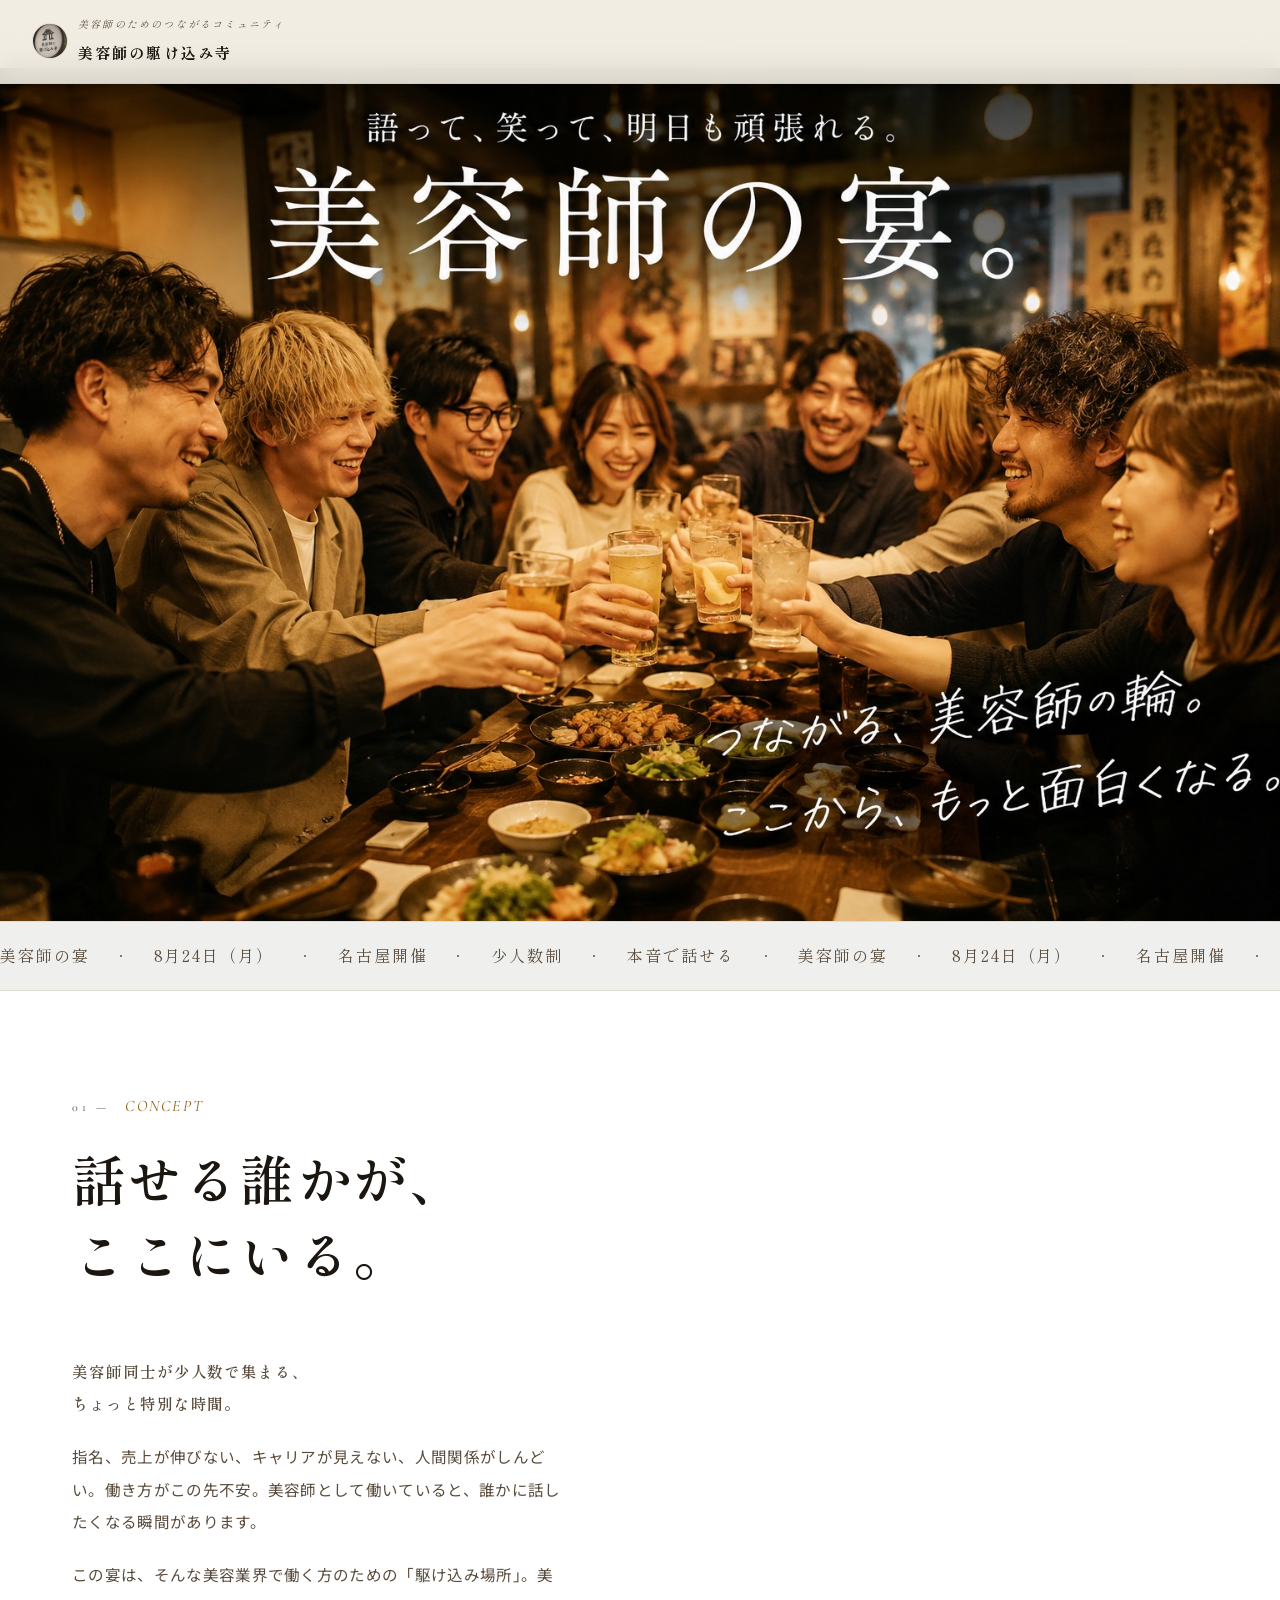
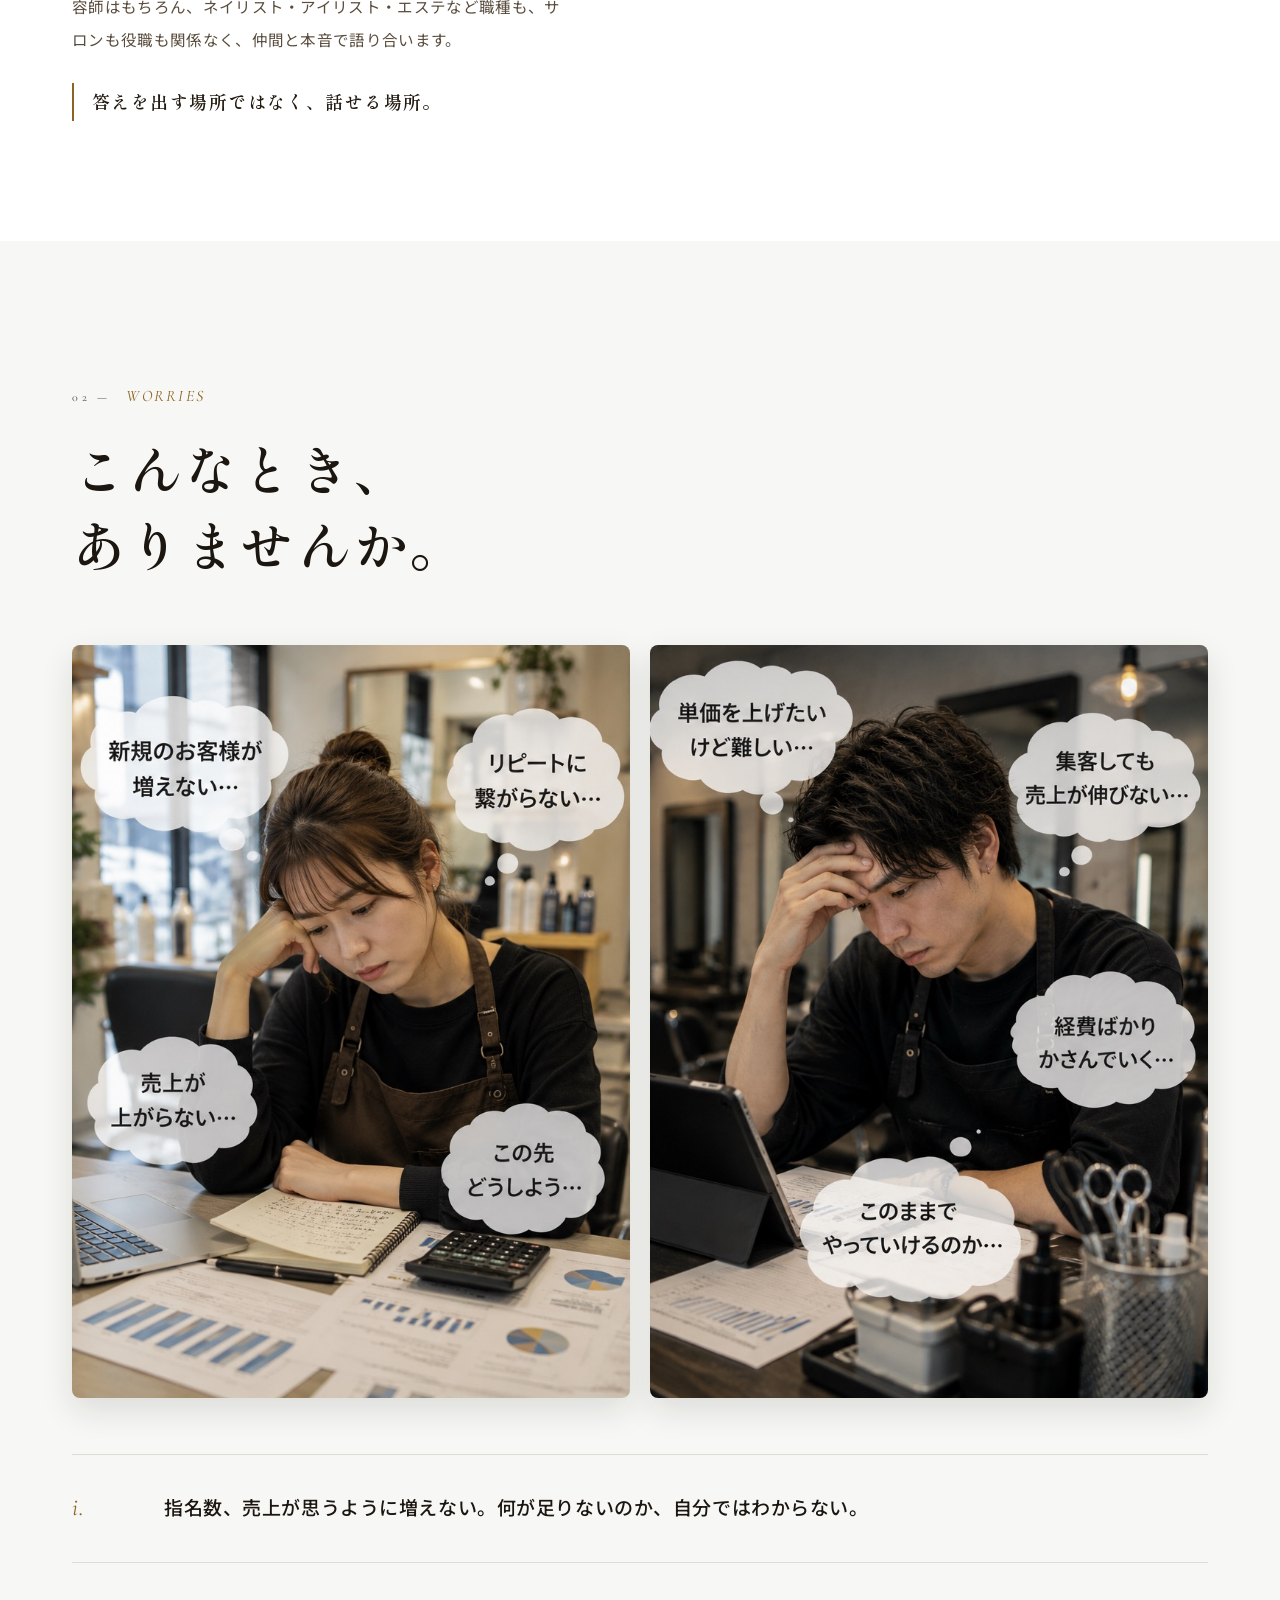
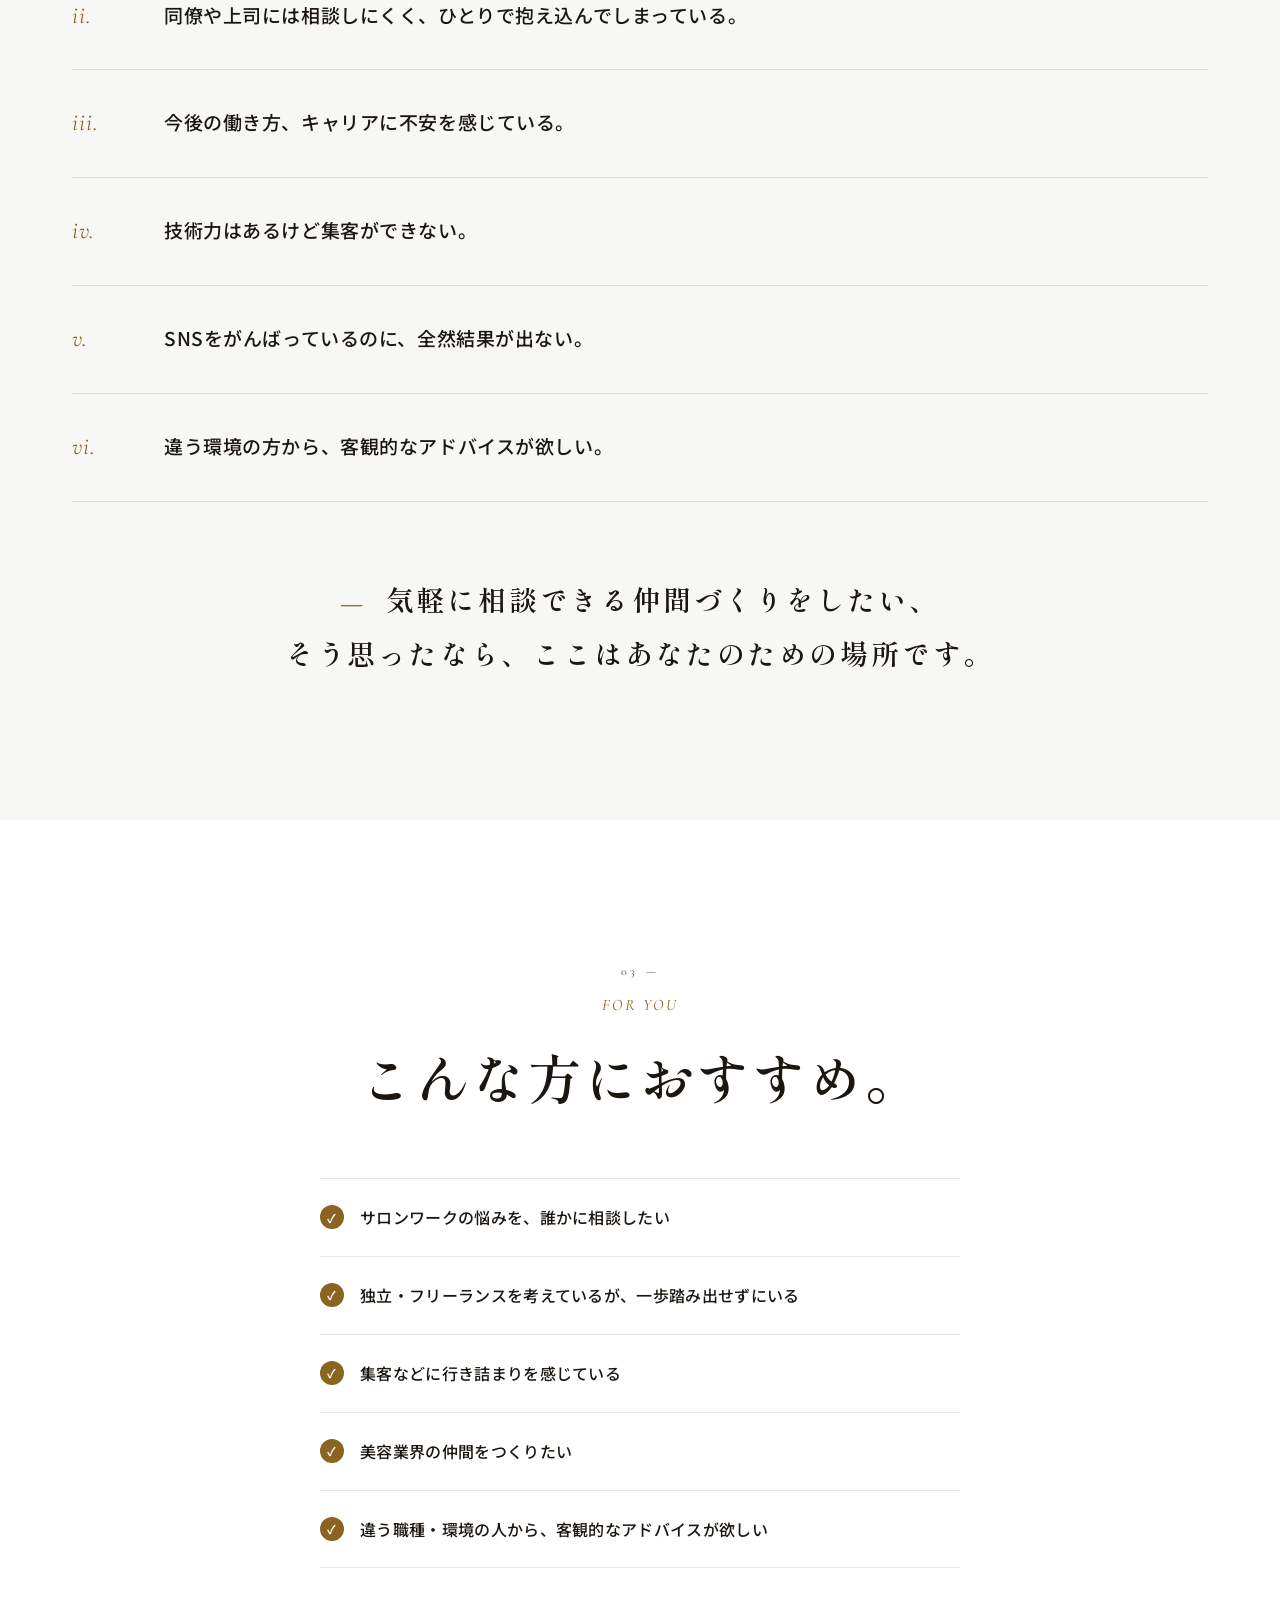
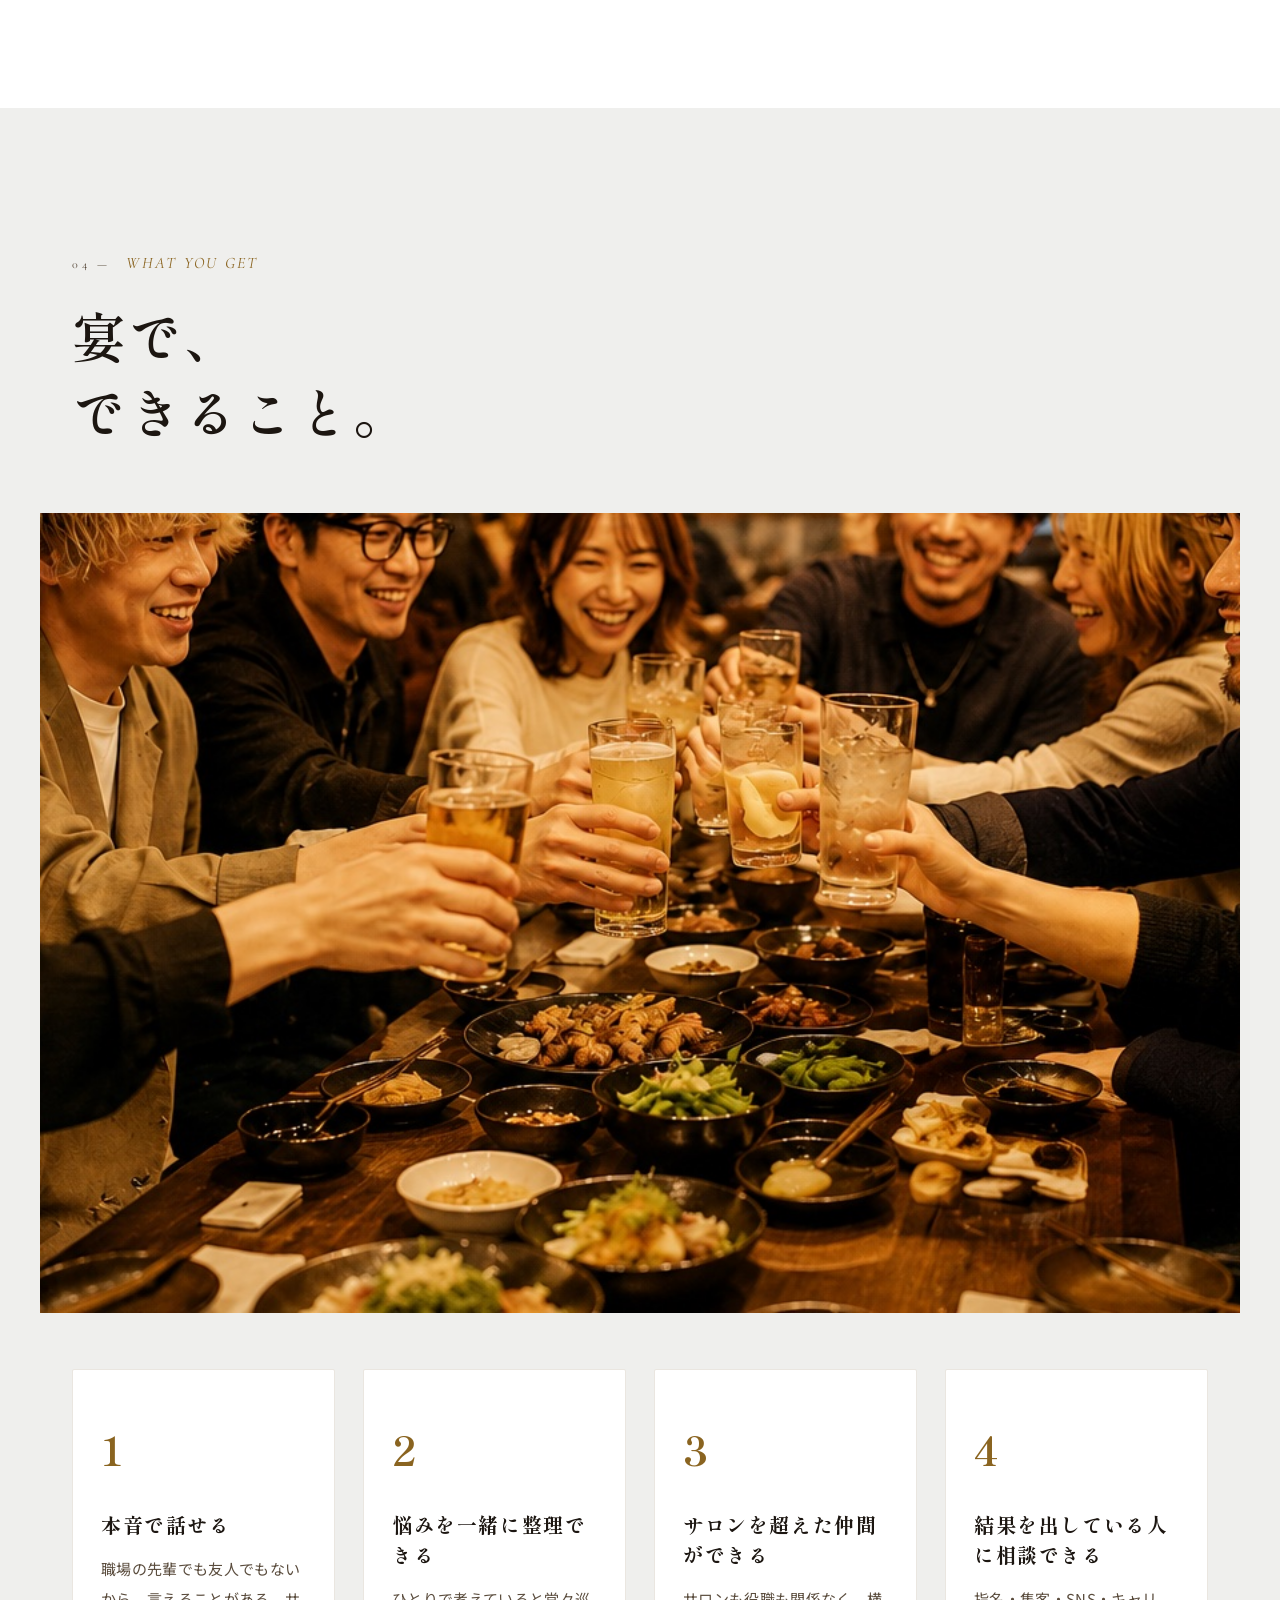
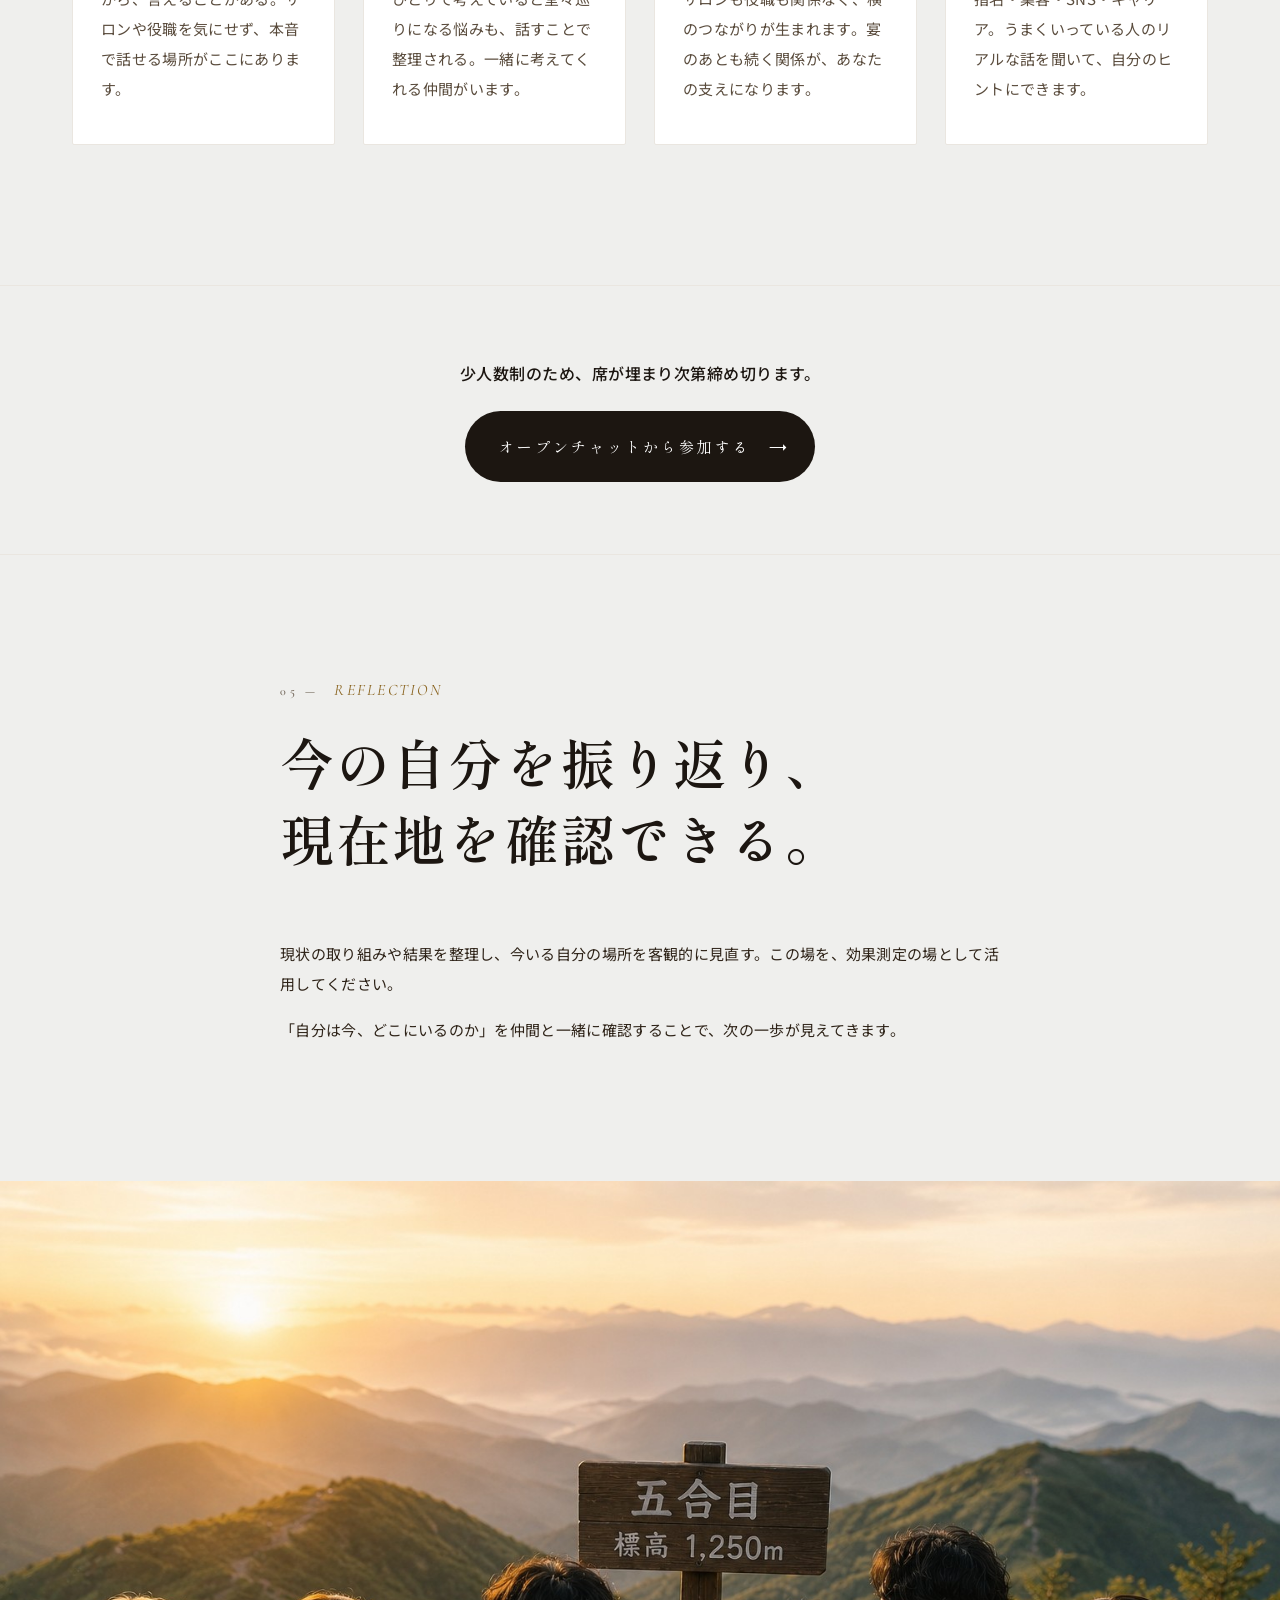
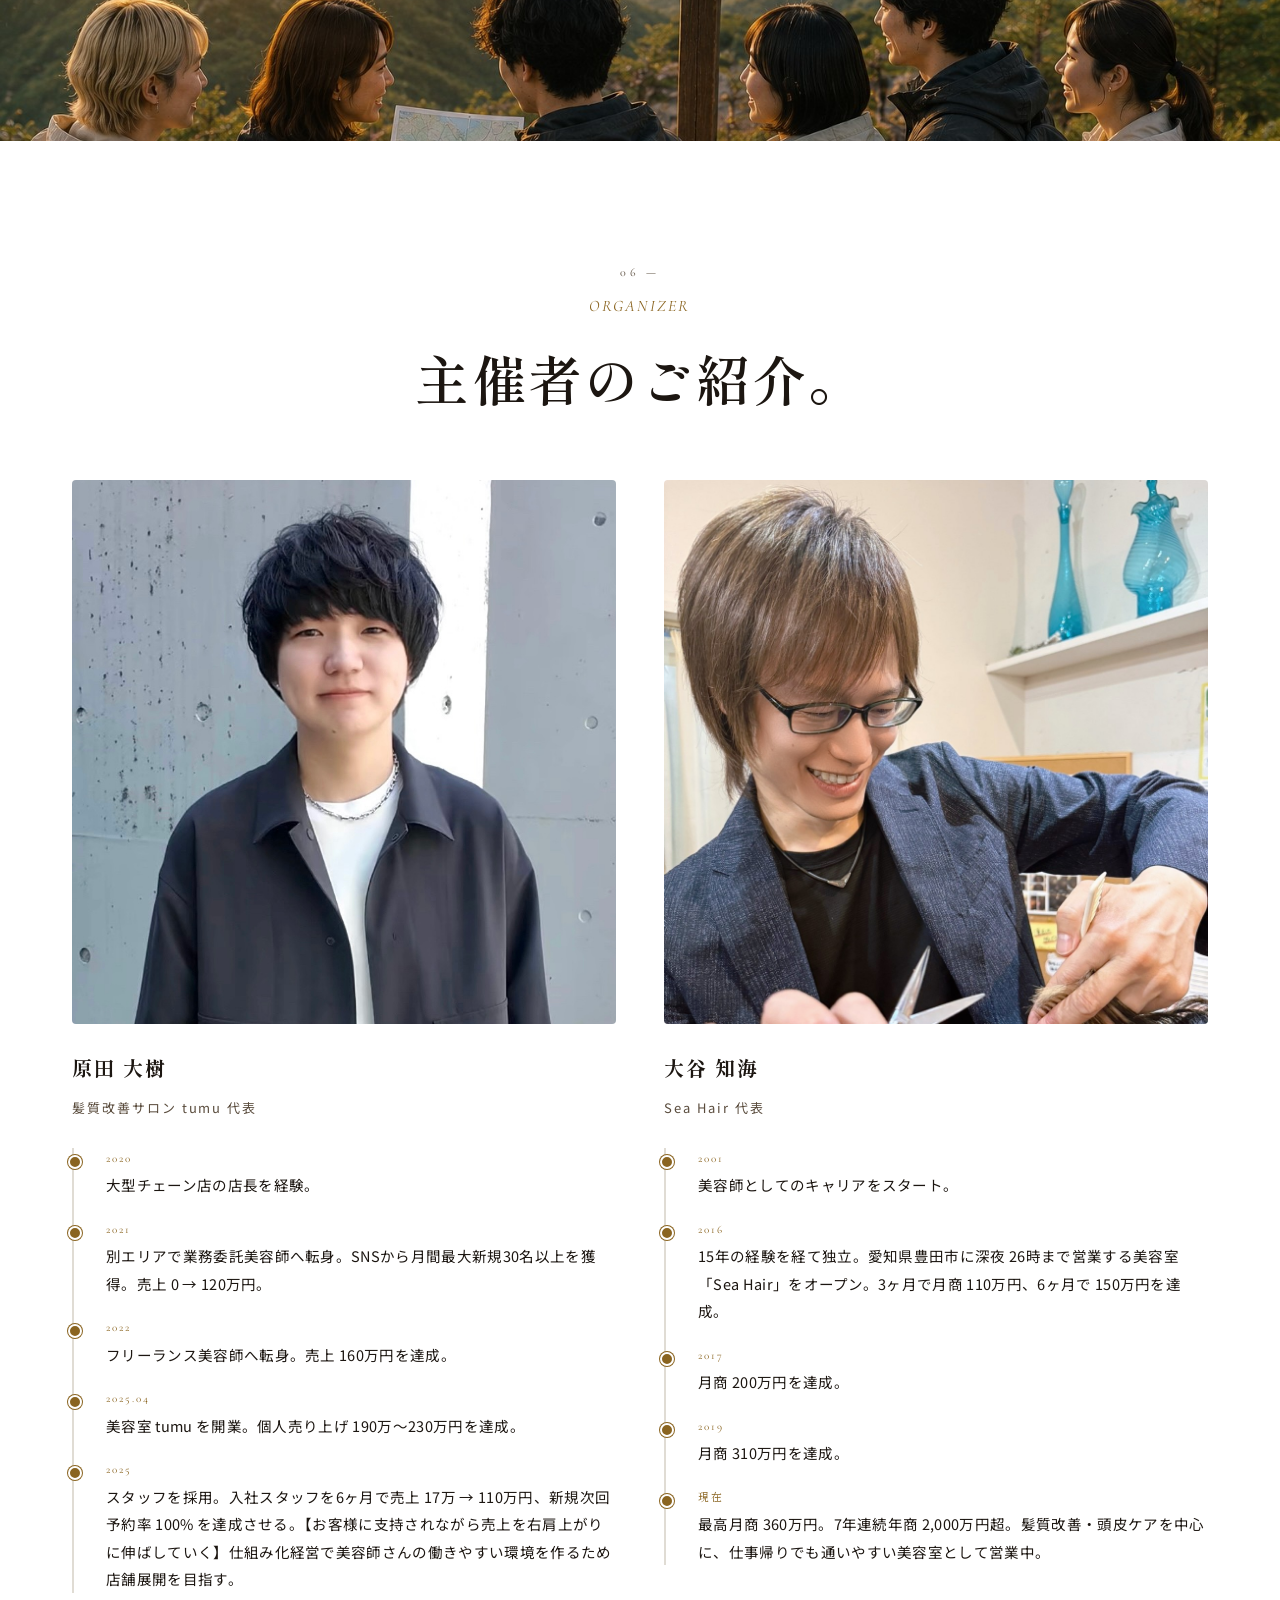
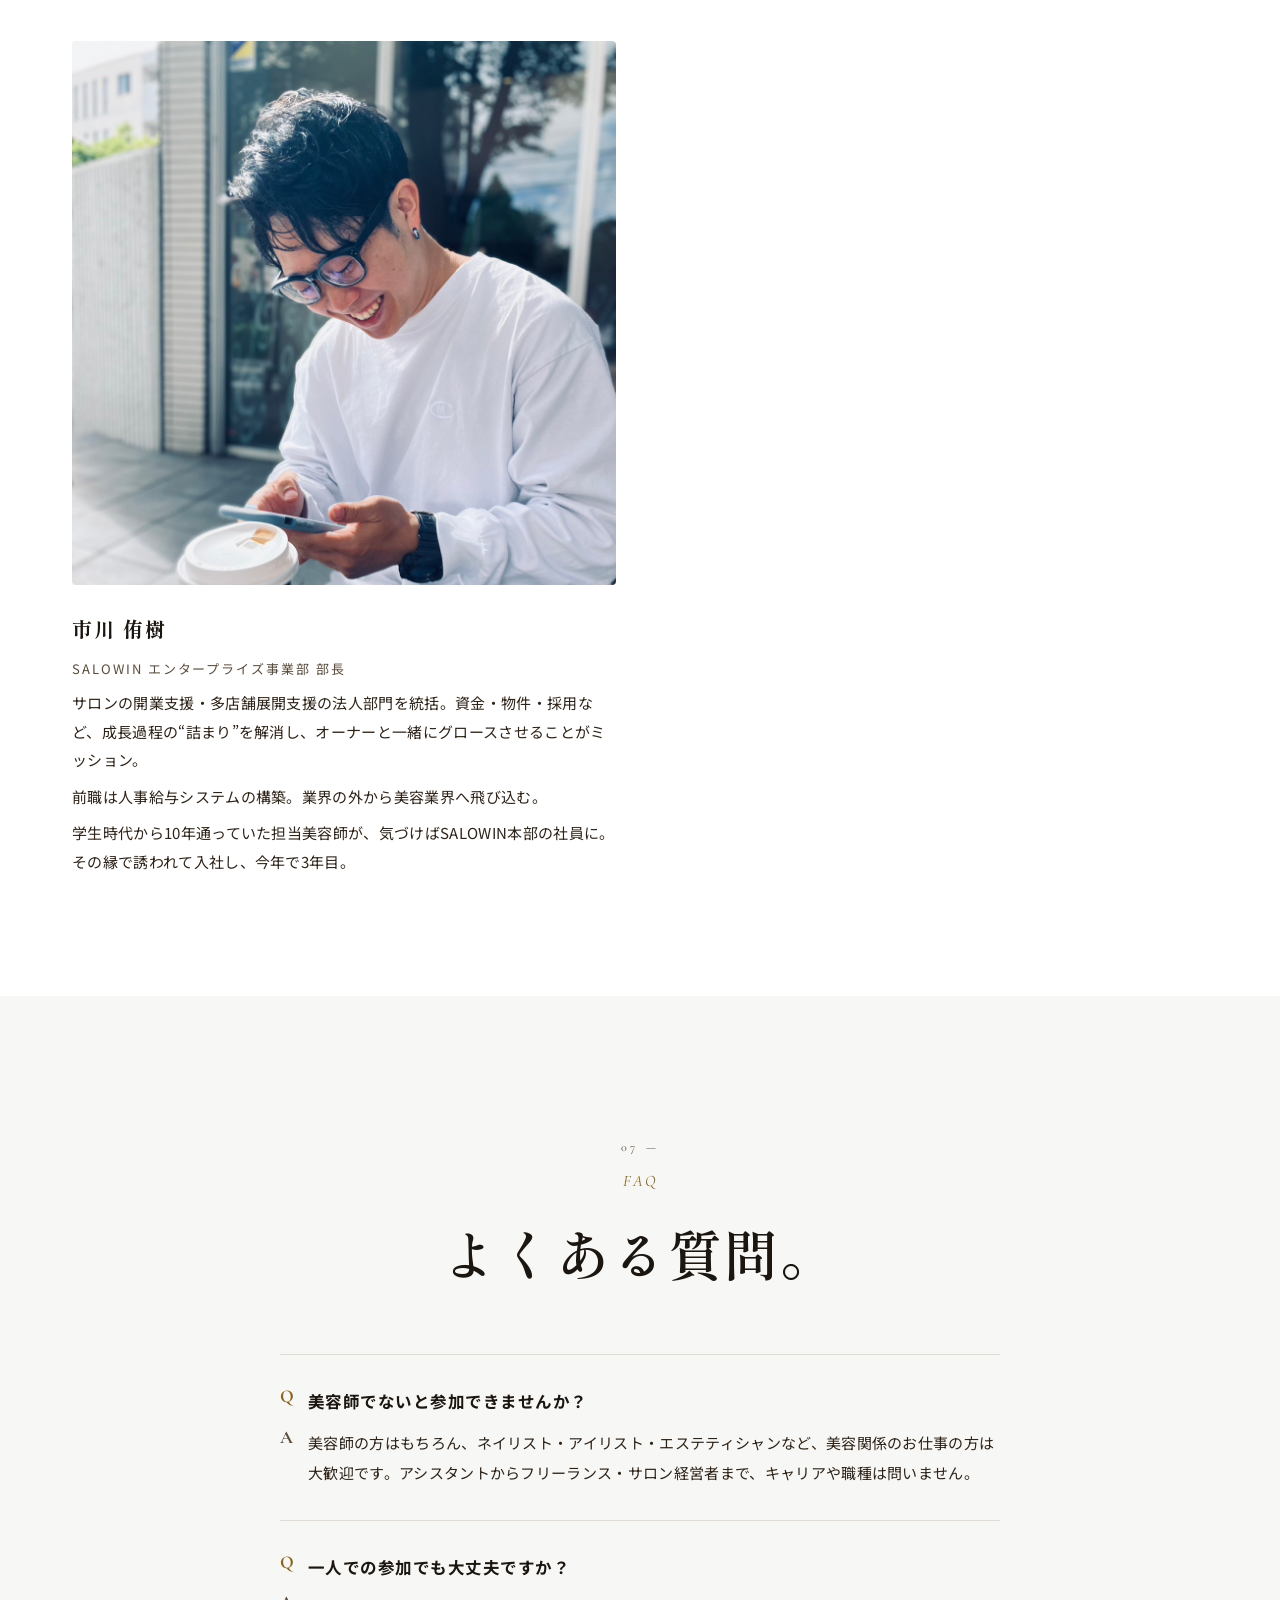
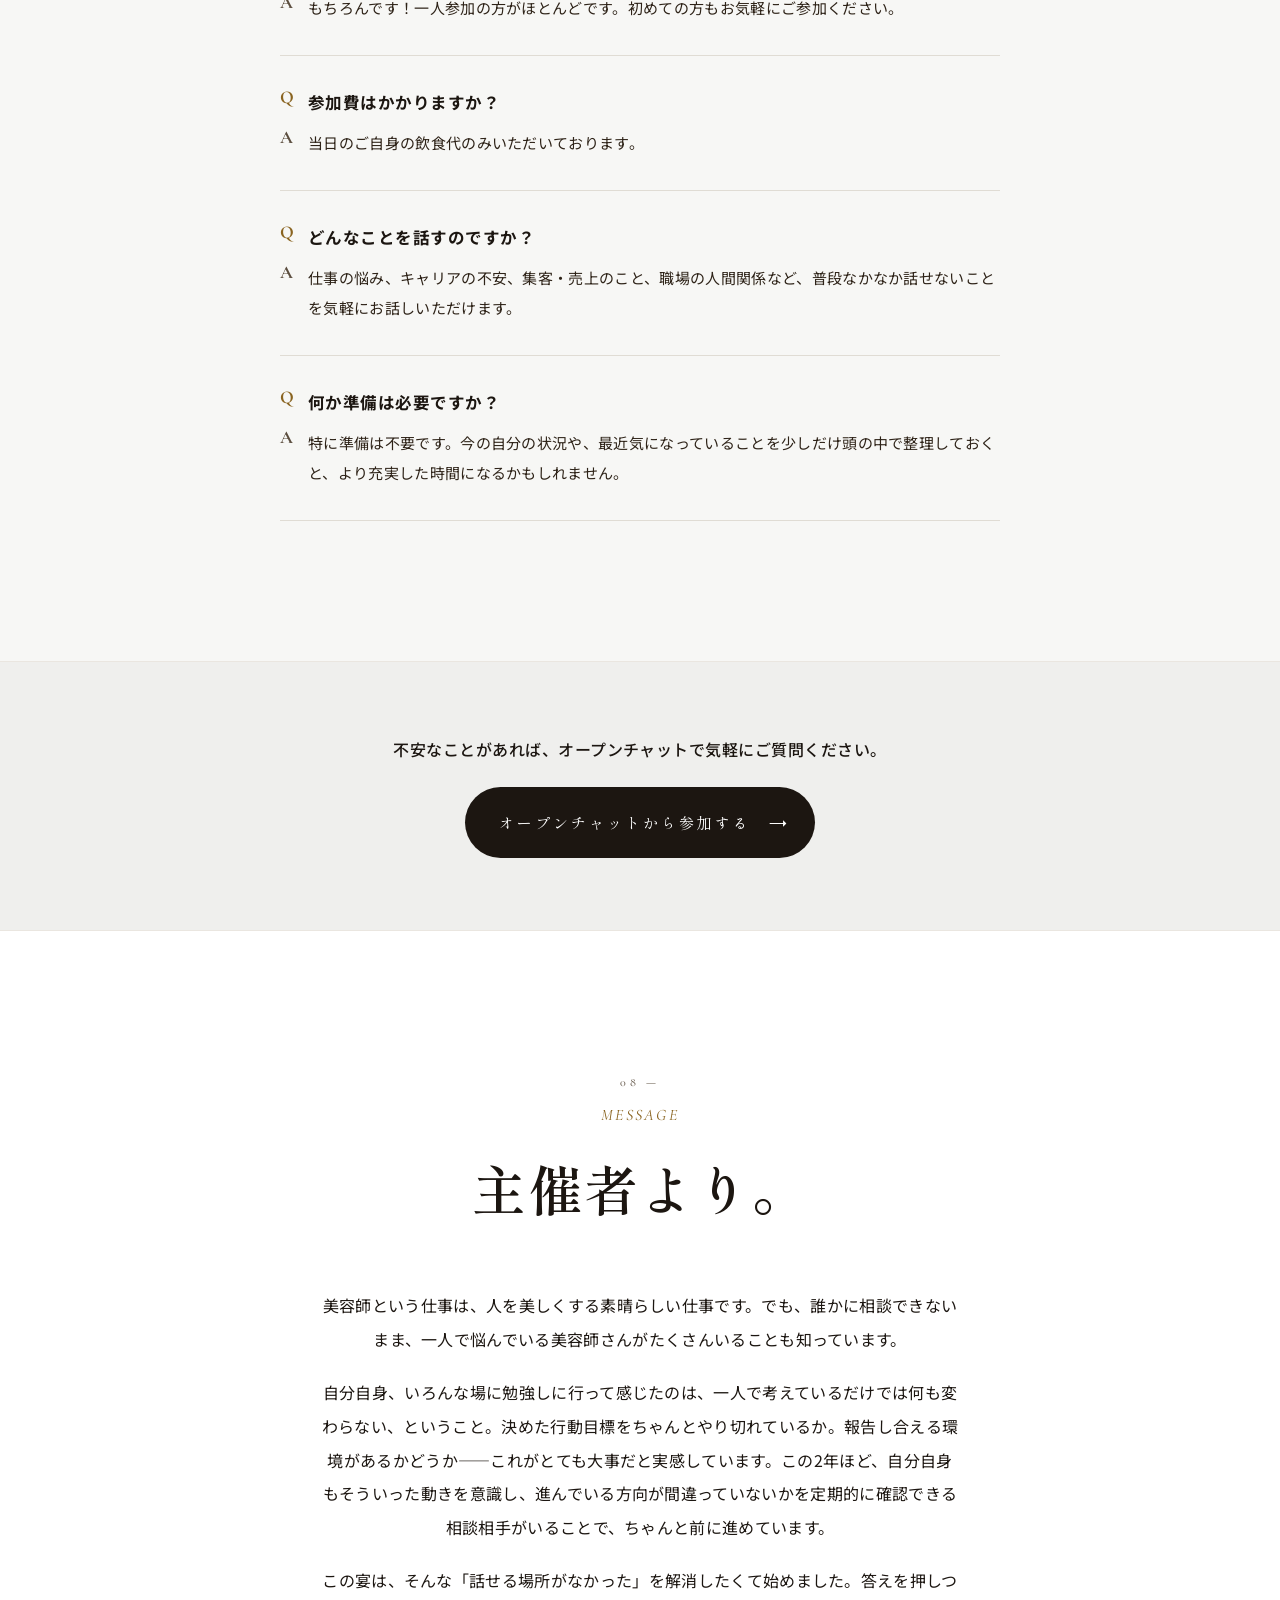
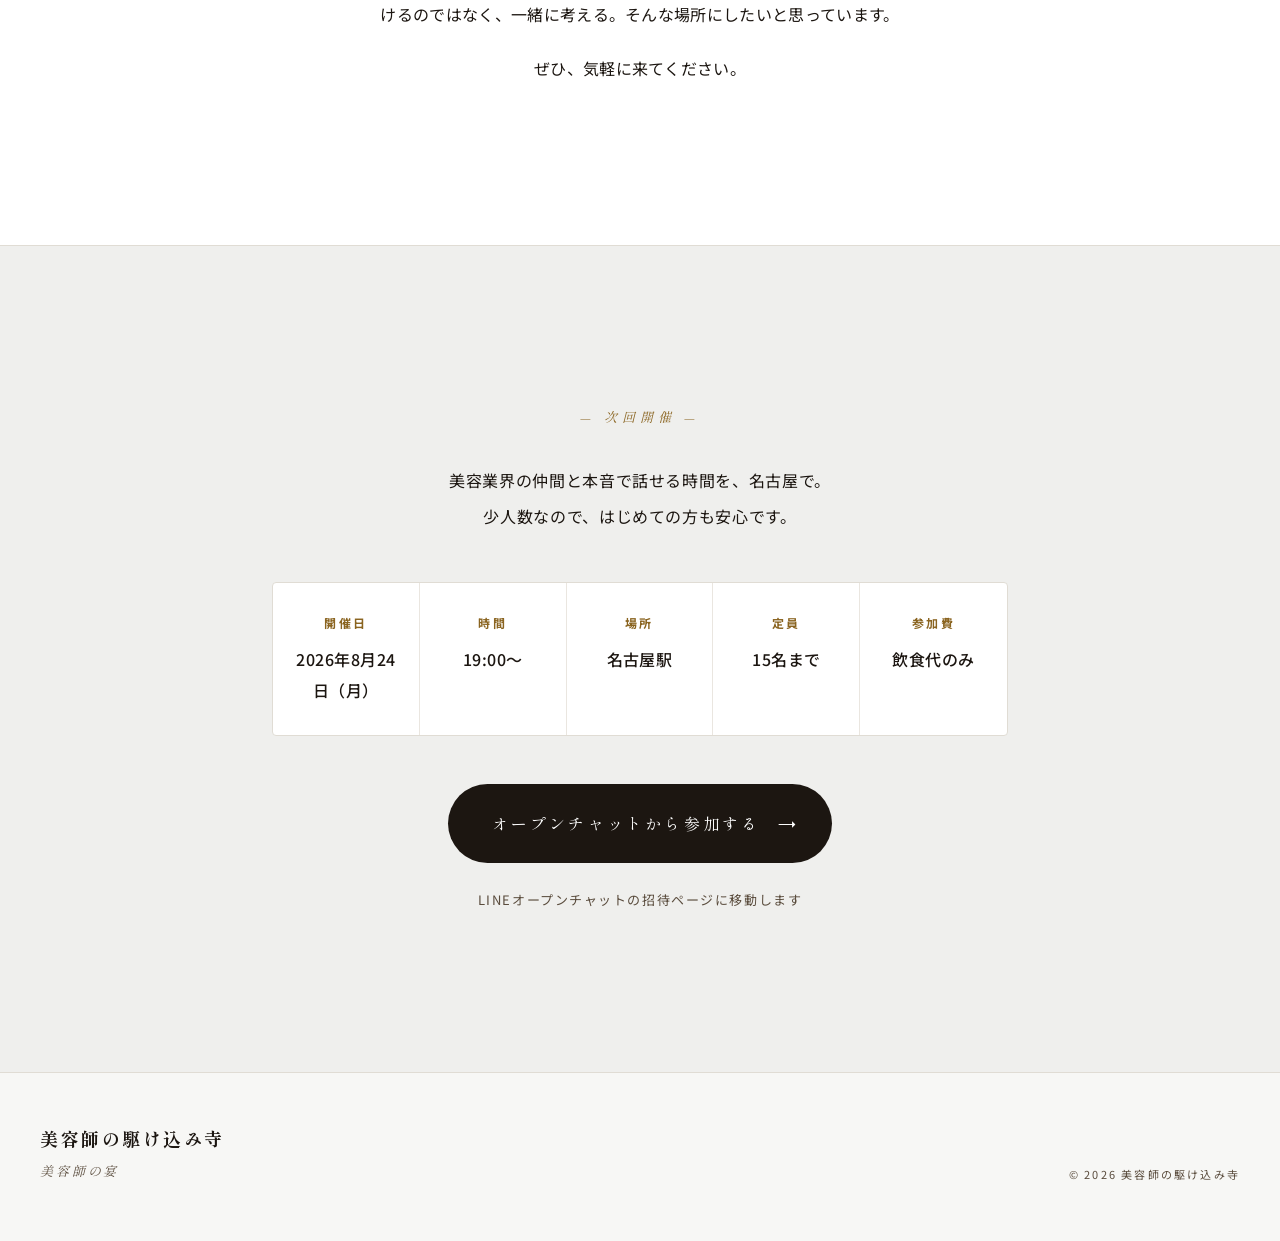
==== commit 728a582e: "お悩み画像を2分割して拡大表示・軽量化 Co-Authored-By: Claude Fable 5 <noreply@anthropic.com>" ====
--- a/index.html
+++ b/index.html
@@ -78,9 +78,10 @@
         <span class="sec-head__en"><em>Worries</em></span>
         <h2 class="sec-head__ja">こんなとき、<br>ありませんか。</h2>
       </header>
-      <figure class="pain__photo">
-        <img src="img/worries.jpg" alt="サロンワークの悩みを抱える美容師" loading="lazy">
-      </figure>
+      <div class="pain__photo">
+        <img src="img/worries1.jpg" alt="サロンワークの悩みを抱える美容師" loading="lazy">
+        <img src="img/worries2.jpg" alt="経営の悩みを抱える美容師" loading="lazy">
+      </div>
       <ol class="pain__list">
         <li>
           <span class="pain__no">i.</span>
--- a/css/style.css
+++ b/css/style.css
@@ -349,12 +349,20 @@
   color: var(--ink);
 }
 .pain__photo {
+  display: grid;
+  grid-template-columns: 1fr 1fr;
+  gap: 20px;
   margin: 0 0 56px;
+}
+.pain__photo img {
+  width: 100%;
+  display: block;
   border-radius: 8px;
-  overflow: hidden;
   box-shadow: 0 12px 32px rgba(28,22,17,0.12);
 }
-.pain__photo img { width: 100%; display: block; }
+@media (max-width: 720px) {
+  .pain__photo { grid-template-columns: 1fr; gap: 16px; }
+}
 
 .pain__pull {
   margin: 72px 0 0;
